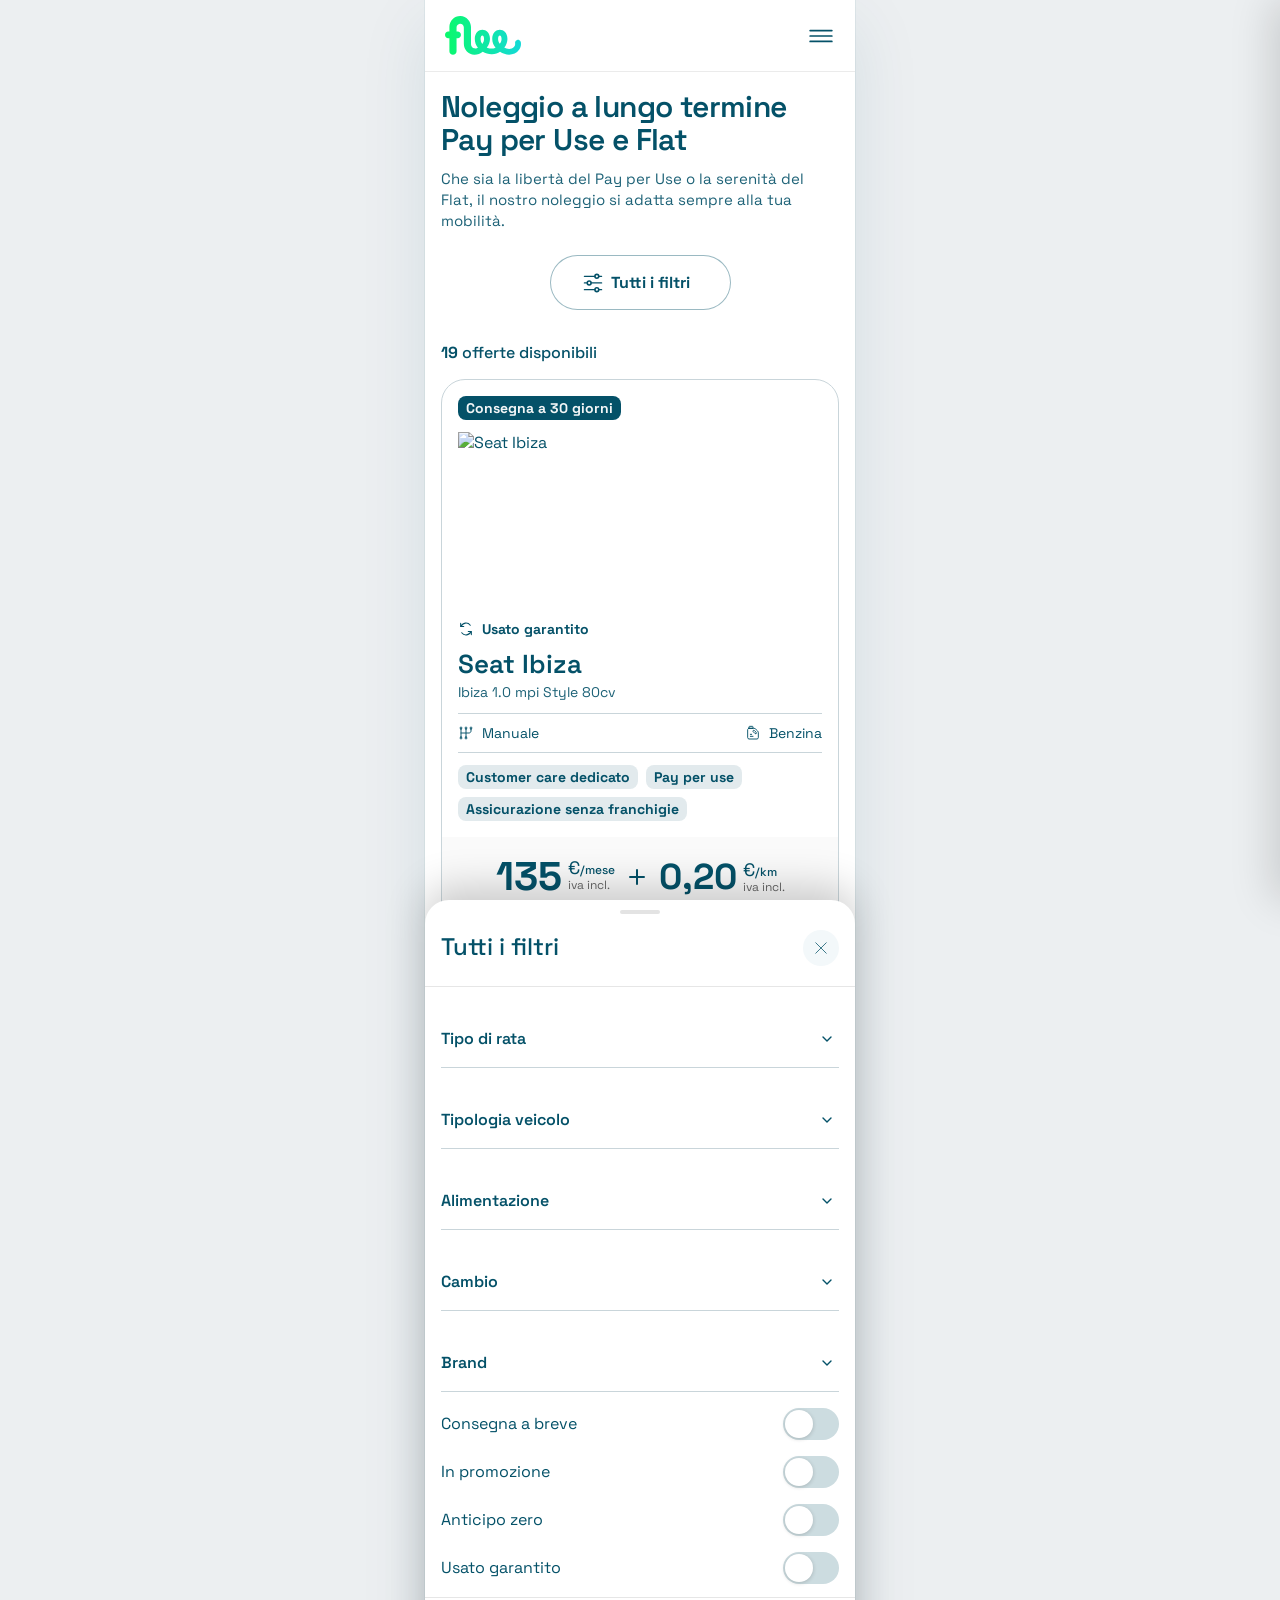
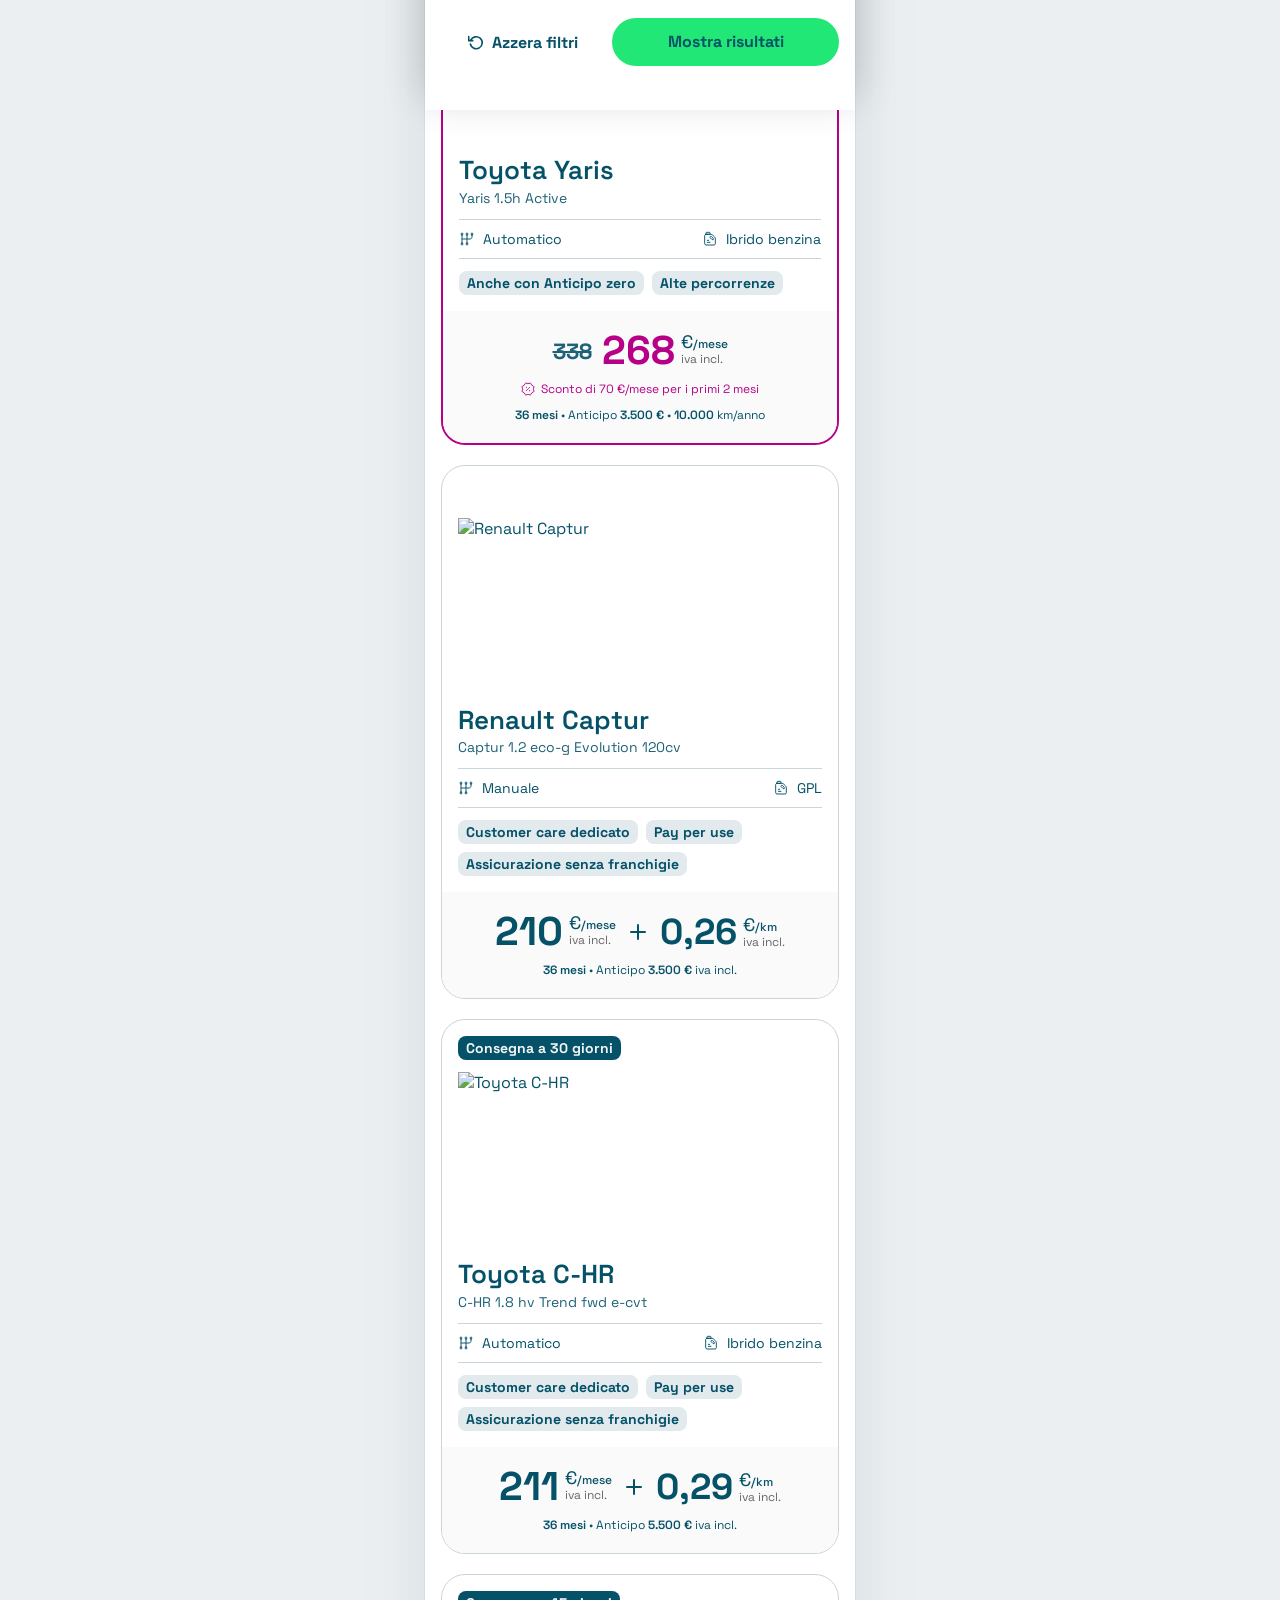
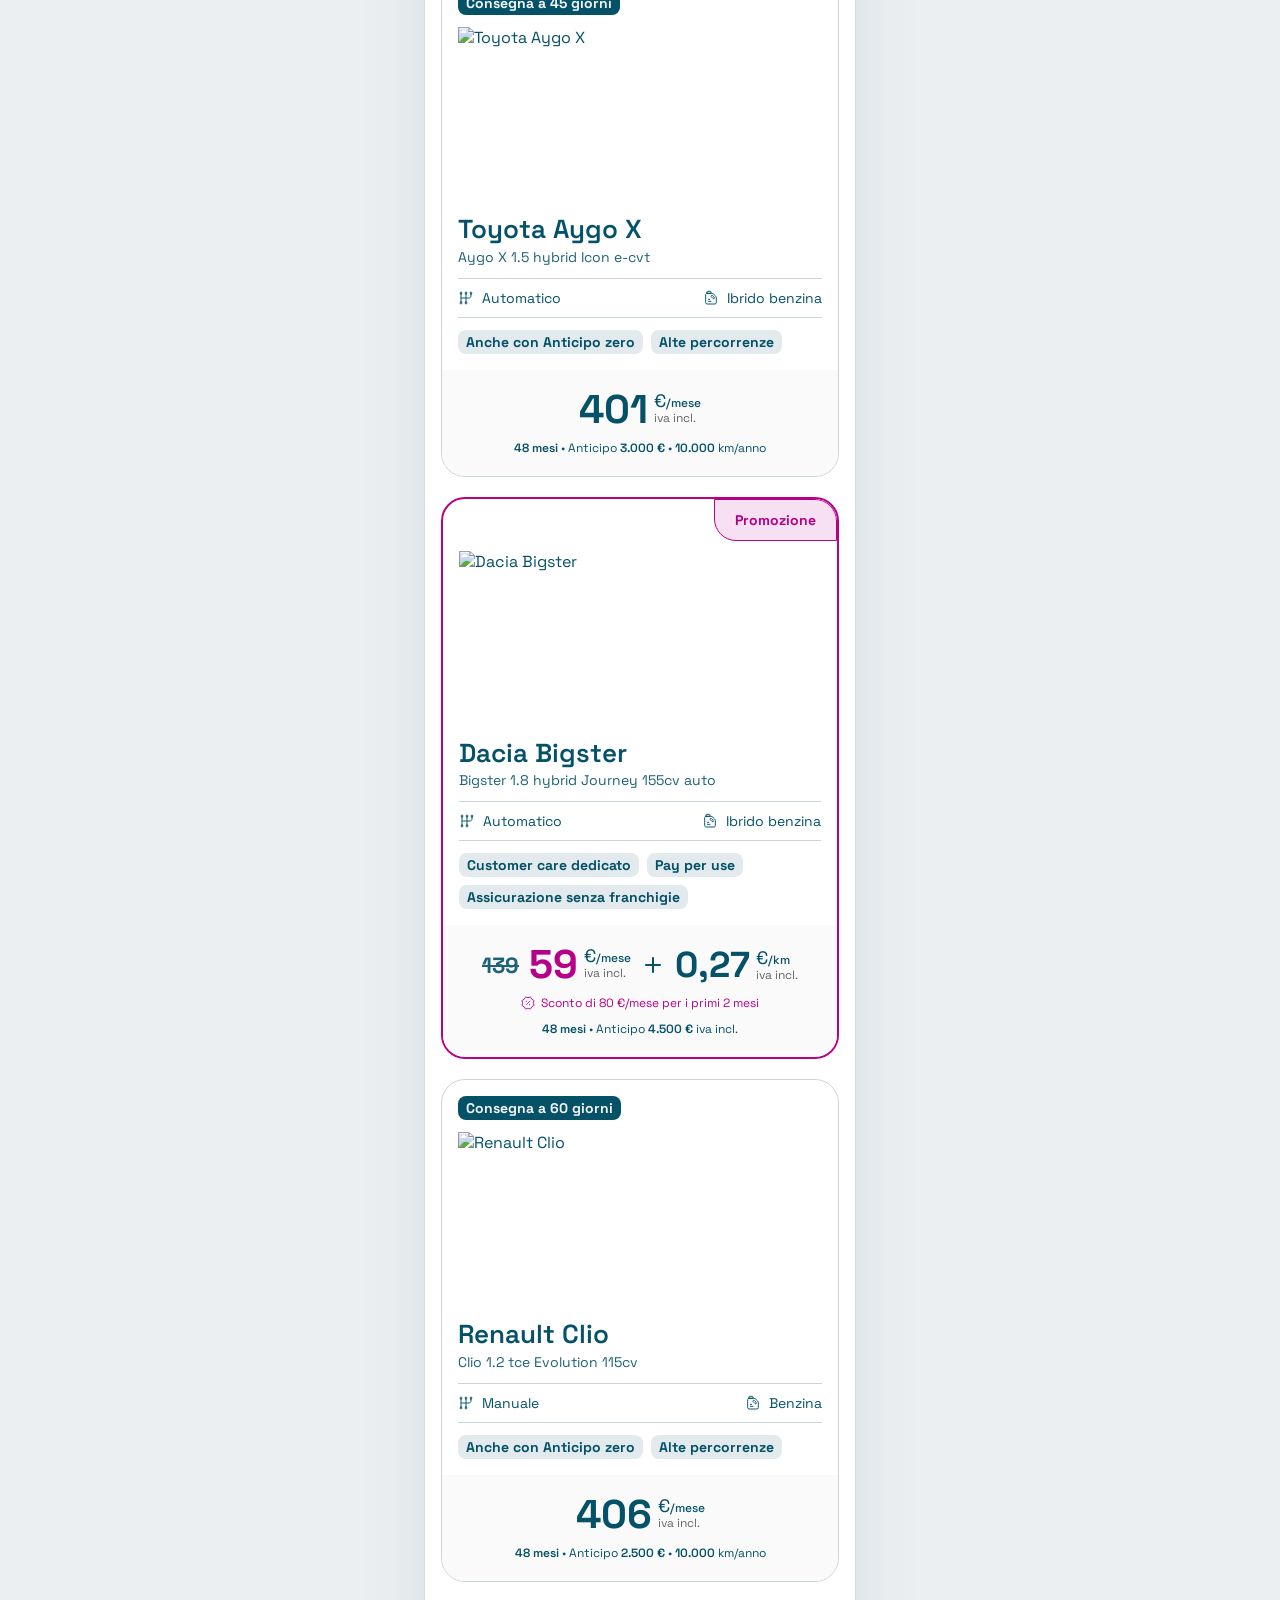
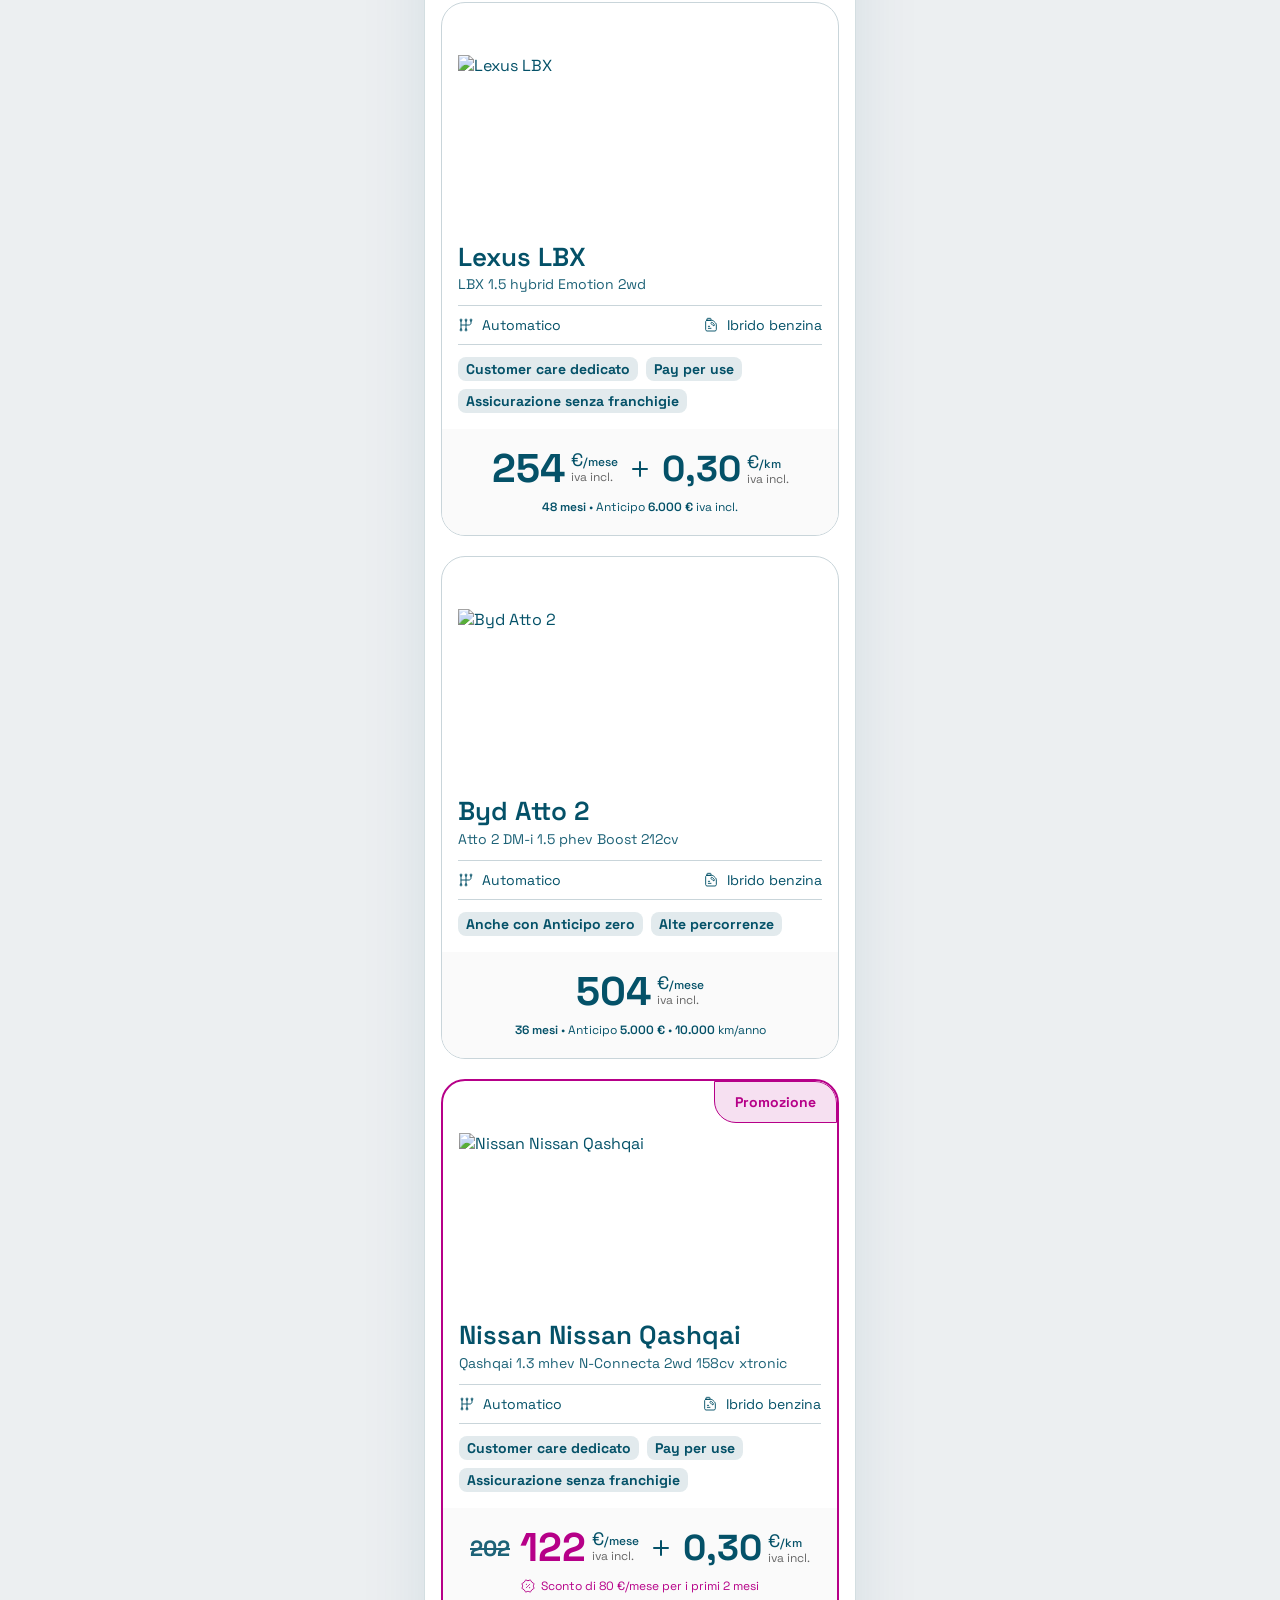
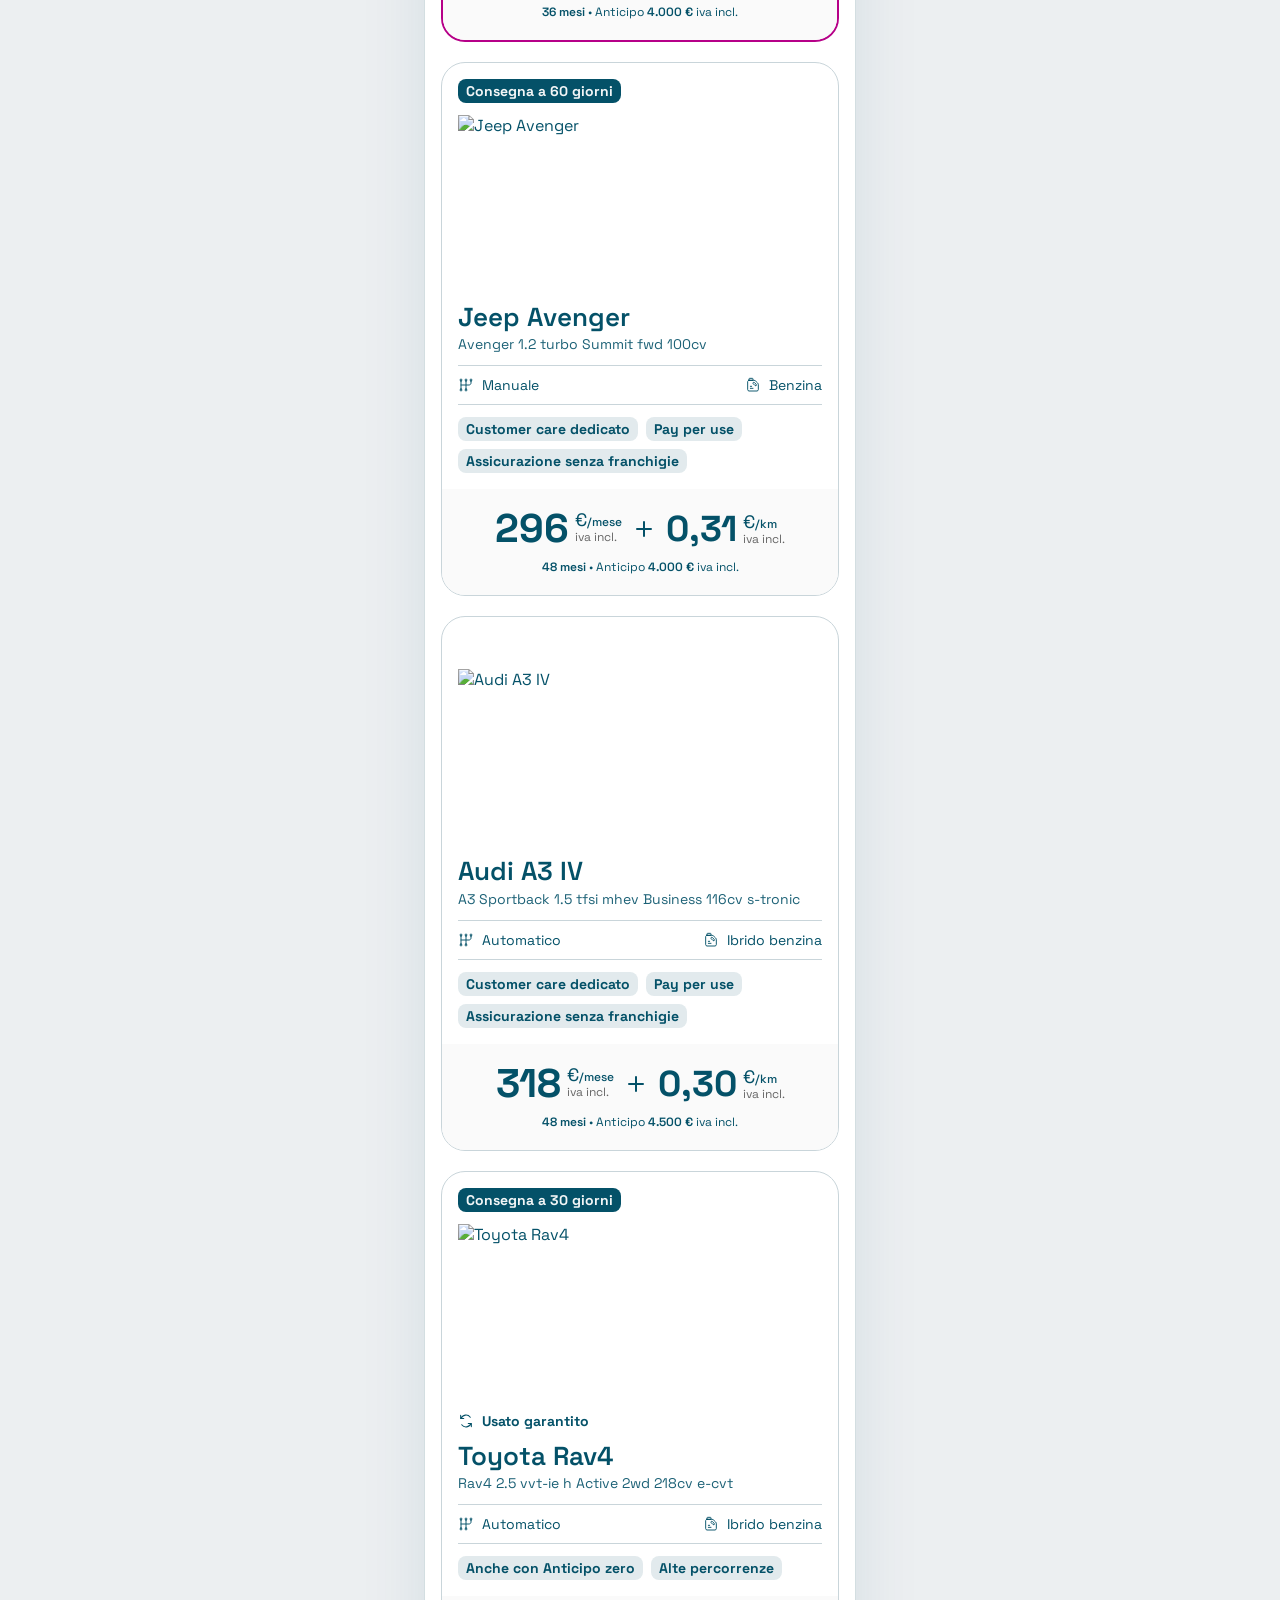
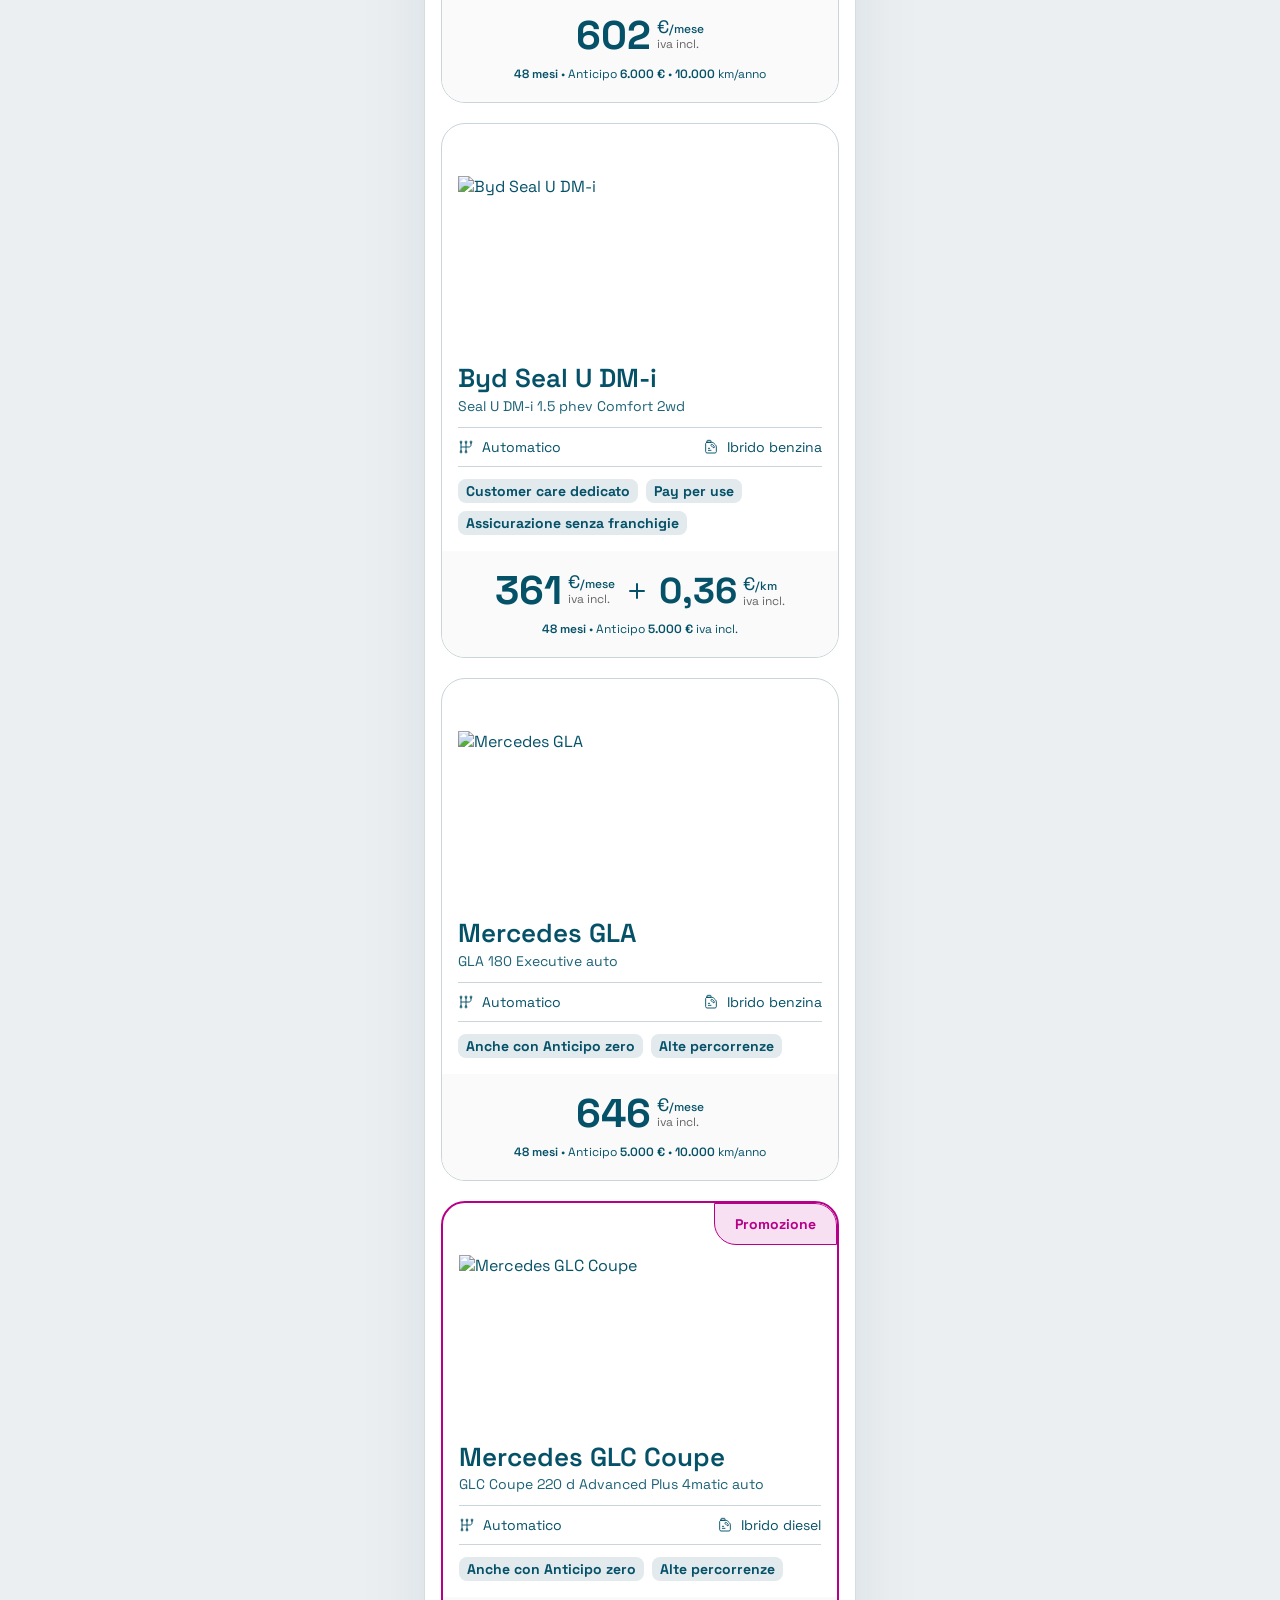
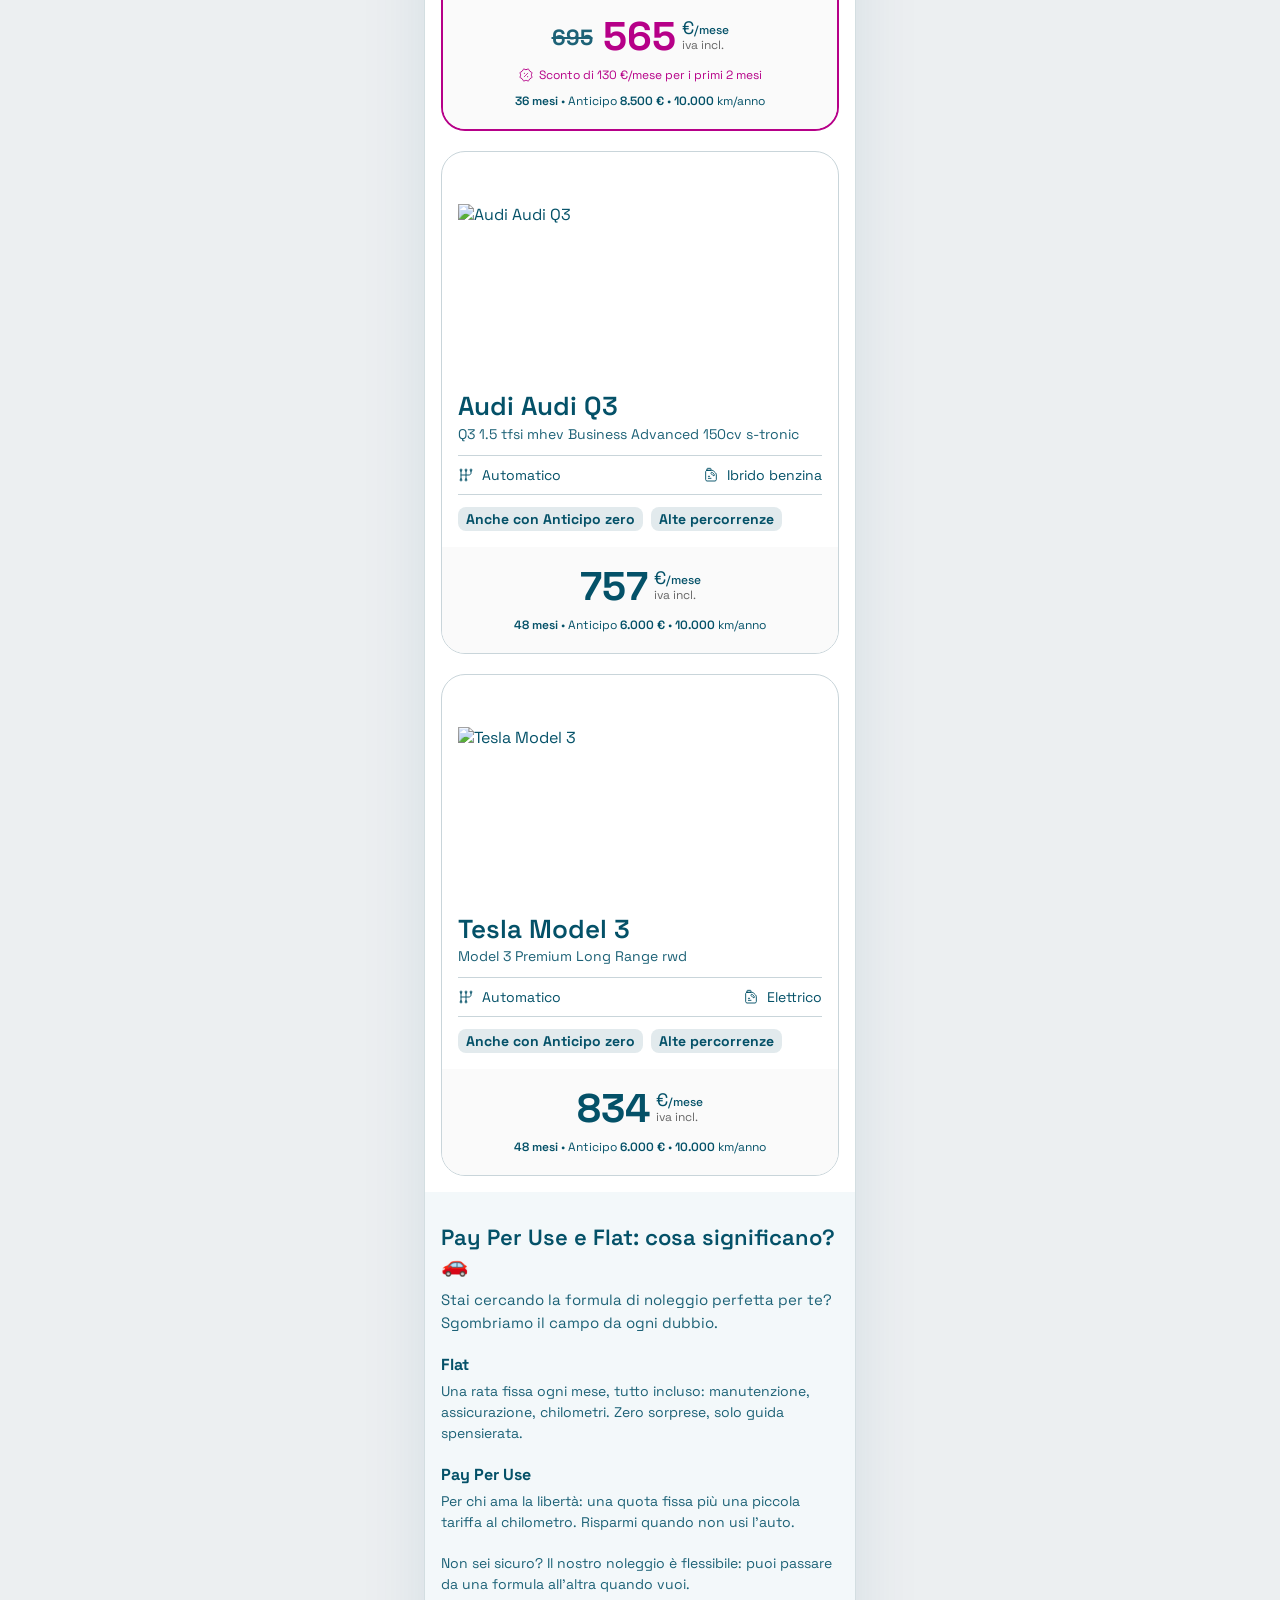
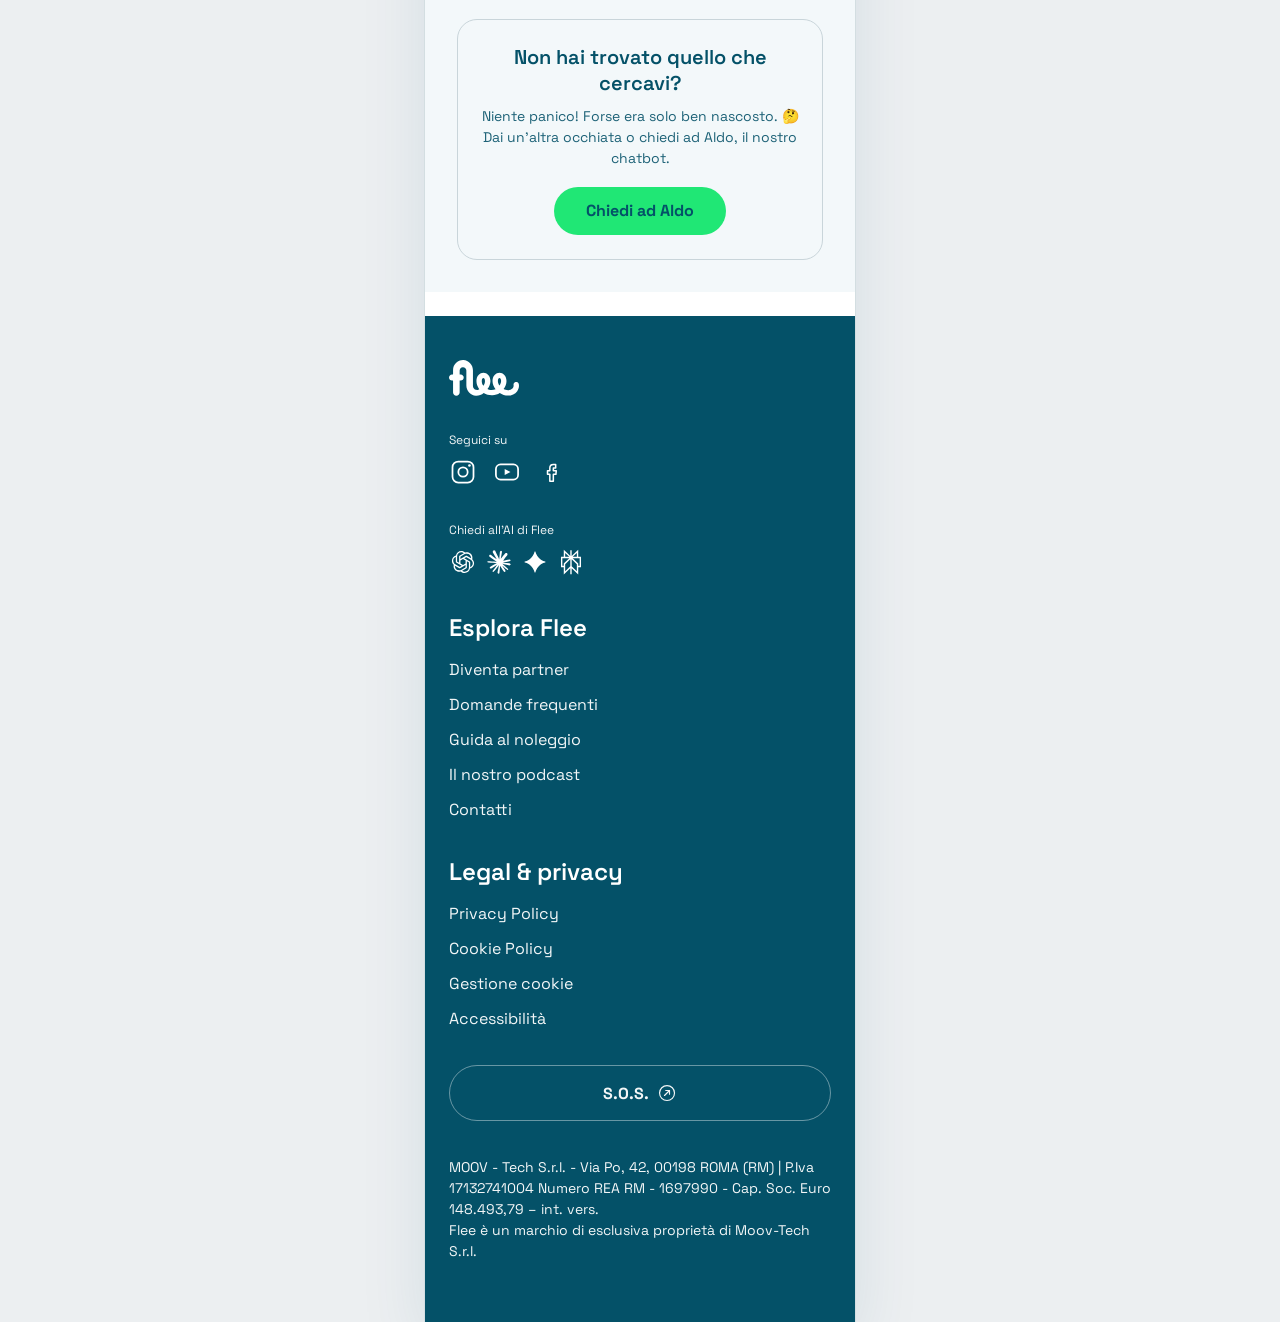
==== m-catalogo.html @ cde737ec "Flee prototipo mobile: catalogo, scheda (broker/PPU), riepilogo, preventivo, grazie" ====
<!DOCTYPE html>
<html lang="it">
<head>
<meta charset="UTF-8">
<meta name="viewport" content="width=device-width, initial-scale=1.0, viewport-fit=cover">
<title>Catalogo · Flee mobile</title>
<link rel="preconnect" href="https://fonts.googleapis.com">
<link rel="preconnect" href="https://fonts.gstatic.com" crossorigin>
<link href="https://fonts.googleapis.com/css2?family=Space+Grotesk:wght@400;500;600;700&display=swap" rel="stylesheet">
<link rel="stylesheet" href="flee-library/site.css">
<link rel="stylesheet" href="m-app.css">
</head>
<body>
  <div class="app">
    <div id="flee-header"></div>

    <main>
      <section class="m-hero">
        <h1>Noleggio a lungo termine<br>Pay per Use e Flat</h1>
        <p>Che sia la libertà del Pay per Use o la serenità del Flat, il nostro noleggio si adatta sempre alla tua mobilità.</p>
      </section>

      <div class="m-toolbar">
        <button class="m-filter-btn" id="open-filters">
          <span class="icon" id="i-filter"></span>
          <span>Tutti i filtri</span>
          <span class="count" id="filter-count"></span>
        </button>
      </div>

      <p class="m-count"><b id="result-count">0</b> offerte disponibili</p>
      <div class="m-cards" id="cards"></div>
      <p class="m-empty" id="empty" hidden>Nessuna offerta corrisponde ai filtri selezionati.</p>

      <section class="m-seo">
        <h2>Pay Per Use e Flat: cosa significano? 🚗</h2>
        <p class="lead">Stai cercando la formula di noleggio perfetta per te? Sgombriamo il campo da ogni dubbio.</p>
        <div class="block">
          <h3>Flat</h3>
          <p>Una rata fissa ogni mese, tutto incluso: manutenzione, assicurazione, chilometri. Zero sorprese, solo guida spensierata.</p>
        </div>
        <div class="block">
          <h3>Pay Per Use</h3>
          <p>Per chi ama la libertà: una quota fissa più una piccola tariffa al chilometro. Risparmi quando non usi l'auto.</p>
        </div>
        <div class="block">
          <p>Non sei sicuro? Il nostro noleggio è flessibile: puoi passare da una formula all'altra quando vuoi.</p>
        </div>

        <div class="m-cta">
          <h3>Non hai trovato quello che cercavi?</h3>
          <p>Niente panico! Forse era solo ben nascosto. 🤔 Dai un'altra occhiata o chiedi ad Aldo, il nostro chatbot.</p>
          <button class="btn btn-primary">Chiedi ad Aldo</button>
        </div>
      </section>
    </main>

    <div id="flee-footer"></div>
  </div>

  <!-- Bottom sheet filtri -->
  <div class="sheet-overlay" id="filter-overlay"></div>
  <div class="sheet" id="filter-sheet" role="dialog" aria-modal="true" aria-label="Tutti i filtri">
    <div class="sheet-grip"></div>
    <div class="sheet-head">
      <h3>Tutti i filtri</h3>
      <button class="sheet-close" id="filter-close" aria-label="Chiudi"><span class="icon" id="i-close"></span></button>
    </div>
    <div class="sheet-body" id="filter-body"></div>
    <div class="sheet-foot">
      <button class="f-reset" id="reset-filters"><span class="icon" id="i-reset"></span>Azzera filtri</button>
      <button class="btn btn-primary" id="apply-filters">Mostra risultati</button>
    </div>
  </div>

  <script src="flee-library/data/cars.js"></script>
  <script src="m-app.js"></script>
  <script>
  (function () {
    const { cars, kindOf, pricing, eur0, money, monthly, I } = MF;
    document.getElementById('i-filter').innerHTML = I.filter;
    document.getElementById('i-close').innerHTML = I.close;
    document.getElementById('i-reset').innerHTML = '<svg viewBox="0 0 24 24" fill="none" stroke="currentColor" stroke-width="2.5" stroke-linecap="round" stroke-linejoin="round" xmlns="http://www.w3.org/2000/svg"><path d="M1 4v6h6"/><path d="M3.51 15a9 9 0 1 0 .49-5.36"/></svg>';

    /* ---------- tarjeta ---------- */
    function priceBlock(c, k) {
      const p = pricing(c, k);
      const isPromo = c.promo && p.disc > 0;
      const month = `
        <span class="amt month">
          <span class="big">${monthly(isPromo ? p.monthlyPromo : p.monthly)}</span>
          <span class="unit"><span class="cur"><b>€</b><span>/mese</span></span><small>iva incl.</small></span>
        </span>`;
      const km = p.perKm != null ? `
        <span class="price-plus icon">${I.plus}</span>
        <span class="amt km">
          <span class="big">${money(p.perKm)}</span>
          <span class="unit"><span class="cur"><b>€</b><span>/km</span></span><small>iva incl.</small></span>
        </span>` : '';
      const strike = isPromo ? `<span class="strike">${monthly(p.monthly)}</span>` : '';
      const terms = k === 'broker'
        ? `<b>${c.duration} mesi</b> • Anticipo <b>${eur0(c.advance)} €</b> • <b>${eur0(c.distance)}</b> km/anno`
        : `<b>${c.duration} mesi</b> • Anticipo <b>${eur0(c.advance)} €</b> iva incl.`;
      const note = isPromo ? `<div class="promo-note"><span class="icon">${I.spark}</span>${c.label.description}</div>` : '';
      return `
        <div class="mcard-price${isPromo ? ' is-promo' : ''}">
          <div class="price-row">${strike}${month}${km}</div>
          ${note}
          <div class="mcard-terms">${terms}</div>
        </div>`;
    }

    function featTags(k) {
      const tags = k === 'broker'
        ? ['Anche con Anticipo zero', 'Alte percorrenze']
        : ['Customer care dedicato', 'Pay per use', 'Assicurazione senza franchigie'];
      return tags.map(t => `<span class="tag tag-feat">${t}</span>`).join('');
    }

    function card(c) {
      const k = kindOf(c);
      const deliver = c.fastDelivery ? `<span class="tag tag-deliver">Consegna a ${c.deliveryEta} giorni</span>` : '';
      const promo = c.promo ? `<div class="mcard-promotag">Promozione</div>` : '';
      const usato = c.secondhand ? `<div class="mcard-usato"><span class="icon">${I.refresh}</span>Usato garantito</div>` : '';
      return `
        <a class="mcard${c.promo ? ' promo' : ''}" href="m-scheda.html?id=${encodeURIComponent(c.slug)}">
          <div class="mcard-top">
            ${promo}
            <div class="mcard-tags">${deliver}</div>
            <div class="mcard-img"><img src="${c.image}" alt="${c.brand} ${c.name}" loading="lazy"></div>
            ${usato}
            <div class="mcard-info"><h3>${c.brand} ${c.name}</h3><p>${c.modification}</p></div>
            <div class="mcard-specs">
              <span class="spec"><span class="icon">${I.gear}</span>${c.gearbox}</span>
              <span class="spec"><span class="icon">${I.fuel}</span>${c.fuel}</span>
            </div>
            <div class="mcard-feats">${featTags(k)}</div>
          </div>
          ${priceBlock(c, k)}
        </a>`;
    }

    /* ---------- filtros (según filter-panel-preview) ---------- */
    const uniq = (key) => [...new Set(cars.map(c => c[key]).filter(Boolean))].sort();
    const SECTIONS = [
      { key: 'rata', label: 'Tipo di rata', opts: ['A consumo', 'Fisso'] },
      { key: 'typology', label: 'Tipologia veicolo', opts: uniq('typology') },
      { key: 'fuel', label: 'Alimentazione', opts: uniq('fuel') },
      { key: 'gearbox', label: 'Cambio', opts: uniq('gearbox') },
      { key: 'brand', label: 'Brand', opts: uniq('brand') },
    ];
    const TOGGLES = [
      { key: 'fastDelivery', label: 'Consegna a breve' },
      { key: 'promo', label: 'In promozione' },
      { key: 'anticipoZero', label: 'Anticipo zero' },
      { key: 'secondhand', label: 'Usato garantito' },
      { key: 'newLicense', label: 'Neopatentati' },
    ];
    const state = { rata: new Set(), typology: new Set(), fuel: new Set(), gearbox: new Set(), brand: new Set(), toggles: new Set() };

    // agrupa opciones en filas de 3; rellena con spacers solo si hay >1 fila
    function rows3(opts) {
      const rows = [];
      for (let i = 0; i < opts.length; i += 3) rows.push(opts.slice(i, i + 3));
      if (rows.length > 1) { const last = rows[rows.length - 1]; while (last.length < 3) last.push(null); }
      return rows;
    }

    function buildFilters() {
      const el = document.getElementById('filter-body');
      const acc = SECTIONS.map(s => {
        const cnt = state[s.key].size;
        const body = rows3(s.opts).map(row =>
          `<div class="fbtn-row">${row.map(o => o === null
            ? '<div class="fbtn-spacer"></div>'
            : `<button type="button" class="fbtn${state[s.key].has(o) ? ' on' : ''}" data-sec="${s.key}" data-val="${o}">${o}</button>`
          ).join('')}</div>`).join('');
        return `<div class="facc" data-acc="${s.key}">
          <button type="button" class="facc-head">
            <span class="ftitle"><span>${s.label}</span>${cnt ? `<span class="facc-count">${cnt}</span>` : ''}</span>
            <span class="icon">${I.chevronDown}</span>
          </button>
          <div class="facc-body"><div class="facc-inner">${body}</div></div>
        </div>`;
      }).join('');
      const toggles = TOGGLES.map(t =>
        `<div class="frow"><span class="frow-label">${t.label}</span><button class="switch" role="switch" aria-checked="${state.toggles.has(t.key)}" data-toggle="${t.key}"></button></div>`
      ).join('');
      el.innerHTML = `<div class="facc-group">${acc}</div><div class="frow-group">${toggles}</div>`;

      el.querySelectorAll('.facc-head').forEach(h => h.addEventListener('click', () => h.parentElement.classList.toggle('open')));
      el.querySelectorAll('.fbtn').forEach(b => b.addEventListener('click', () => {
        const set = state[b.dataset.sec]; const v = b.dataset.val;
        set.has(v) ? set.delete(v) : set.add(v);
        b.classList.toggle('on');
        updateCount(b.dataset.sec);
        render();
      }));
      el.querySelectorAll('.switch').forEach(sw => sw.addEventListener('click', () => {
        const on = sw.getAttribute('aria-checked') !== 'true';
        sw.setAttribute('aria-checked', on);
        on ? state.toggles.add(sw.dataset.toggle) : state.toggles.delete(sw.dataset.toggle);
        render();
      }));
    }

    function updateCount(sec) {
      const title = document.querySelector(`.facc[data-acc="${sec}"] .ftitle`);
      if (!title) return;
      const cnt = state[sec].size;
      let badge = title.querySelector('.facc-count');
      if (cnt) { if (!badge) { badge = document.createElement('span'); badge.className = 'facc-count'; title.appendChild(badge); } badge.textContent = cnt; }
      else if (badge) badge.remove();
    }

    function matchesRata(c) {
      if (!state.rata.size) return true;
      return state.rata.has(kindOf(c) === 'broker' ? 'Fisso' : 'A consumo');
    }
    function matches(c) {
      for (const t of state.toggles) {
        if (t === 'anticipoZero') { if (kindOf(c) !== 'broker') return false; }
        else if (!c[t]) return false;
      }
      for (const key of ['typology', 'fuel', 'gearbox', 'brand'])
        if (state[key].size && !state[key].has(c[key])) return false;
      return matchesRata(c);
    }
    function activeCount() {
      return state.toggles.size + ['rata', 'typology', 'fuel', 'gearbox', 'brand'].reduce((n, k) => n + state[k].size, 0);
    }

    function render() {
      const list = cars.filter(matches);
      document.getElementById('cards').innerHTML = list.map(card).join('');
      document.getElementById('result-count').textContent = list.length;
      document.getElementById('empty').hidden = list.length > 0;
      const n = activeCount();
      document.getElementById('filter-count').textContent = n ? `(${n})` : '';
    }

    function resetFilters() {
      ['rata', 'typology', 'fuel', 'gearbox', 'brand'].forEach(k => state[k].clear());
      state.toggles.clear();
      buildFilters(); render();
    }

    /* ---------- abrir / cerrar sheet ---------- */
    const overlay = document.getElementById('filter-overlay');
    const sheet = document.getElementById('filter-sheet');
    const open = () => { overlay.classList.add('open'); sheet.classList.add('open'); document.body.style.overflow = 'hidden'; };
    const close = () => { overlay.classList.remove('open'); sheet.classList.remove('open'); document.body.style.overflow = ''; };
    document.getElementById('open-filters').addEventListener('click', open);
    document.getElementById('filter-close').addEventListener('click', close);
    document.getElementById('apply-filters').addEventListener('click', close);
    overlay.addEventListener('click', close);
    document.getElementById('reset-filters').addEventListener('click', resetFilters);
    document.addEventListener('keydown', e => { if (e.key === 'Escape') close(); });

    buildFilters();
    render();
  })();
  </script>
</body>
</html>
---- flee-library/site.css ----
/* ===================================================================
   Flee — estilos compartidos (header, footer, tokens, componenti base)
   Usato da: index.html, catalogo.html, flee-scheda-veicolo.html
   =================================================================== */
:root {
  --green-flee: #20E775;
  --green-flee-hover: #4FEA95;
  --green-050: #EFFEF5;
  --ottanio-flee: #045168;
  --ottanio-700: #1D6277;
  --secondary-900: #033342;
  --secondary-100: #F3F8FA;
  --secondary-200: #E6EEF0;
  --neutral-280: #E3E3E3;
  --neutral-text: #045168;
  --promo-pink: #B60088;
  --accent-bg: #EDD6E4;
  --toggle-off: #CCDCE0;
  --white: #ffffff;
  --maxw: 1200px;
}
* { margin: 0; padding: 0; box-sizing: border-box; }
body {
  font-family: 'Space Grotesk', sans-serif;
  color: var(--ottanio-flee);
  background: var(--white);
  -webkit-font-smoothing: antialiased;
}
a { color: inherit; text-decoration: none; }
button { font-family: inherit; color: inherit; background: none; border: none; cursor: pointer; }
img { display: block; max-width: 100%; }
.icon { display: inline-block; flex-shrink: 0; color: currentColor; line-height: 0; }
.icon svg { display: block; width: 100%; height: 100%; }
.container { max-width: var(--maxw); margin: 0 auto; padding: 0 clamp(16px, 4vw, 40px); }

/* ---------------- Buttons ---------------- */
.btn { display: inline-flex; align-items: center; justify-content: center; gap: 8px;
  border-radius: 9999px; font-weight: 700; font-size: 16px; line-height: 1;
  padding: 16px 32px; transition: background .2s ease, color .2s ease, border-color .2s ease; cursor: pointer; }
.btn-primary { background: var(--green-flee); color: var(--ottanio-flee); }
.btn-primary:hover { background: var(--green-flee-hover); }
.btn-ghost { border: 1px solid #c3c3c3; color: var(--neutral-text); background: var(--white); }
.btn-ghost:hover { border-color: var(--ottanio-flee); }

/* ---------------- Header ---------------- */
.site-header {
  display: flex; align-items: center; justify-content: space-between; gap: 24px;
  max-width: var(--maxw); margin: 0 auto; padding: 20px clamp(16px, 4vw, 40px);
}
.site-header .logo { width: 72px; height: 37px; color: var(--green-flee); }
.site-header nav { display: flex; gap: clamp(16px, 2.5vw, 40px); font-size: 16px; font-weight: 500; }
.site-header nav a { color: var(--neutral-text); white-space: nowrap; }
.site-header nav a:hover { color: var(--ottanio-flee); }
.area-riservata { display: flex; align-items: center; gap: 10px; border: 1px solid #c3c3c3;
  border-radius: 9999px; padding: 13px 26px; font-size: 16px; font-weight: 600; color: var(--neutral-text); white-space: nowrap; }
.area-riservata:hover { border-color: var(--ottanio-flee); }
.area-riservata .icon { width: 20px; height: 21px; }
.burger { display: none; width: 44px; height: 44px; align-items: center; justify-content: center; color: var(--ottanio-flee); }
.burger svg { width: 28px; height: 28px; }
@media (max-width: 920px) {
  .site-header nav, .area-riservata { display: none; }
  .burger { display: inline-flex; }
}

/* ---------------- Mobile nav drawer ---------------- */
.mnav-overlay { position: fixed; inset: 0; background: rgba(3,51,66,.5); z-index: 80; opacity: 0; visibility: hidden; transition: opacity .25s ease; }
.mnav-overlay.open { opacity: 1; visibility: visible; }
.mnav { position: fixed; top: 0; right: 0; bottom: 0; width: min(320px, 88%); background: #fff; z-index: 81;
  transform: translateX(100%); transition: transform .28s ease; display: flex; flex-direction: column; gap: 4px;
  padding: 72px 24px 24px; box-shadow: -8px 0 40px rgba(0,0,0,.15); }
.mnav.open { transform: none; }
.mnav a { font-size: 18px; font-weight: 500; color: var(--neutral-text); padding: 14px 8px; min-height: 44px; display: flex; align-items: center; border-bottom: 1px solid var(--neutral-280); }
.mnav a:hover { color: var(--ottanio-flee); }
.mnav .mnav-area { margin-top: 16px; border: 1px solid #c3c3c3; border-radius: 9999px; justify-content: center; font-weight: 600; border-bottom: 1px solid #c3c3c3; }
.mnav-close { position: absolute; top: 18px; right: 18px; width: 44px; height: 44px; border-radius: 50%;
  background: var(--secondary-100); display: flex; align-items: center; justify-content: center; color: var(--ottanio-flee); }
.mnav-close svg { width: 14px; height: 14px; }

/* ---------------- Footer ---------------- */
.site-footer { background: var(--ottanio-flee); color: var(--white); margin-top: 80px; padding: 56px 0 32px; }
.footer-grid { display: grid; grid-template-columns: 1.4fr 1fr 1fr 1fr; gap: 40px; }
.footer-brand .logo { width: 80px; color: var(--green-flee); margin-bottom: 20px; }
.footer-brand .label { font-size: 14px; opacity: .85; margin-bottom: 10px; }
.footer-social { display: flex; gap: 12px; margin-bottom: 24px; }
.footer-social a { width: 44px; height: 44px; border: 1px solid rgba(255,255,255,.3); border-radius: 50%;
  display: flex; align-items: center; justify-content: center; }
.footer-social a:hover { background: rgba(255,255,255,.12); }
.footer-social .icon { width: 18px; height: 18px; }
.footer-ai { display: flex; gap: 12px; }
.footer-ai .icon { width: 24px; height: 24px; opacity: .85; }
.footer-col h4 { font-size: 16px; font-weight: 600; margin-bottom: 16px; }
.footer-col ul { list-style: none; display: flex; flex-direction: column; gap: 12px; }
.footer-col a { font-size: 15px; opacity: .85; }
.footer-col a:hover { opacity: 1; }
.footer-sos { display: inline-flex; align-items: center; gap: 8px; border: 1px solid rgba(255,255,255,.4);
  border-radius: 9999px; padding: 10px 22px; font-weight: 600; margin-top: 4px; }
.footer-legal { border-top: 1px solid rgba(255,255,255,.18); margin-top: 40px; padding-top: 24px;
  font-size: 13px; opacity: .7; line-height: 1.6; }
@media (max-width: 920px) {
  .footer-grid { grid-template-columns: 1fr 1fr; gap: 32px; }
  .footer-brand { grid-column: 1 / -1; }
}
@media (max-width: 560px) { .footer-grid { grid-template-columns: 1fr; } }

/* ---------------- Badges ---------------- */
.badge { display: inline-flex; align-items: center; gap: 6px; background: var(--ottanio-flee); color: var(--white);
  font-size: 12px; font-weight: 700; border-radius: 8px; padding: 4px 8px; white-space: nowrap; line-height: 1.1; }
.badge .icon { width: 14px; height: 14px; }
.badge-promo { background: var(--promo-pink); }
---- m-app.css ----
/* ===================================================================
   Flee — prototipo mobile (iPhone 17, 402px). Estilos compartidos.
   Carga DESPUÉS de flee-library/site.css (usa sus tokens).
   =================================================================== */
:root {
  --card-border: #c9d5da;
  --card-alt: #e2eaed;
  --price-bg: #fafafa;
  --muted: #666;
  --promo: #b60088;
  --promo-fill: rgba(182,0,136,.12);
  --text-negative: #f3f6f7;
  --safe-top: 8px;
  --safe-bottom: 24px;
}

html { -webkit-text-size-adjust: 100%; }
body { background: #eceff1; }
/* garantiza Space Grotesk en todos los controles (no heredan por defecto) */
input, select, textarea, button, optgroup, option { font-family: inherit; }

/* Lienzo del dispositivo: ancho iPhone 17 (402px), centrado en pantallas grandes */
.app {
  width: 100%;
  max-width: 430px;
  margin: 0 auto;
  min-height: 100vh;
  background: #fff;
  position: relative;
  box-shadow: 0 0 0 1px rgba(4,81,104,.06), 0 24px 64px rgba(4,81,104,.10);
}
.app main { padding-bottom: 24px; }

/* ---------------- Header mobile (logo + burger) ---------------- */
.m-header { position: relative; z-index: 10; display: flex; align-items: center; justify-content: space-between;
  padding: 16px 20px; background: #fff; box-shadow: 0 1px 0 rgba(0,0,0,.08); }
.m-logo { display: block; width: 76px; }
.m-logo svg { display: block; width: 100%; }
.m-burger { display: flex; align-items: center; justify-content: center; width: 28px; height: 28px; color: var(--ottanio-flee); }
.m-burger .icon { width: 26px; height: 26px; }

/* ---------------- Footer mobile (columna apilada) ---------------- */
.m-footer { background: var(--ottanio-flee); color: #fff; display: flex; flex-direction: column; gap: 36px; padding: 44px 24px calc(36px + var(--safe-bottom)); }
.mf-logo { display: block; width: 70px; }
.mf-logo svg { display: block; width: 100%; filter: brightness(0) invert(1); }
.mf-group { display: flex; flex-direction: column; gap: 10px; }
.mf-label { font-size: 12px; color: var(--text-negative); }
.mf-icons { display: flex; gap: 16px; }
.mf-icons .icon { width: 28px; height: 28px; color: #fff; }
.mf-icons-ai { gap: 8px; }
.mf-menu { display: flex; flex-direction: column; gap: 14px; }
.mf-menu h4 { font-size: 24px; font-weight: 600; margin-bottom: 2px; }
.mf-menu a { font-size: 16px; font-weight: 400; color: #fff; opacity: .95; }
.mf-menu a:hover { opacity: 1; }
.mf-sos { display: flex; align-items: center; justify-content: center; gap: 8px; height: 56px;
  border: 1px solid rgba(255,255,255,.4); border-radius: 48px; font-size: 16px; font-weight: 700; color: var(--text-negative); }
.mf-sos .icon { width: 20px; height: 20px; }
.mf-legal { font-size: 14px; line-height: 21px; color: var(--text-negative); }

/* ---------------- Hero ---------------- */
.m-hero { padding: 20px 16px 8px; }
.m-hero h1 { font-size: 30px; line-height: 1.08; font-weight: 600; letter-spacing: -0.02em; }
.m-hero p { font-size: 15px; line-height: 1.4; margin-top: 12px; color: var(--ottanio-700); }

/* ---------------- Barra de filtros ---------------- */
.m-toolbar { padding: 16px; display: flex; justify-content: center; }
.m-filter-btn { display: inline-flex; align-items: center; justify-content: center; gap: 8px;
  border: 1px solid rgba(4,81,104,.4); border-radius: 48px; padding: 16px 32px; font-size: 16px; font-weight: 700;
  color: var(--ottanio-flee); background: #fff; }
.m-filter-btn .icon { width: 20px; height: 20px; }
.m-filter-btn .count { font-weight: 700; color: var(--ottanio-flee); }

.m-count { padding: 16px 16px 0; font-size: 16px; font-weight: 500; }
.m-count b { font-weight: 700; }

/* ---------------- Lista de tarjetas ---------------- */
.m-cards { display: flex; flex-direction: column; gap: 20px; padding: 16px; }

.mcard { display: flex; flex-direction: column; border: 1px solid var(--card-border); border-radius: 24px;
  overflow: hidden; background: #fff; color: var(--ottanio-flee);
  transition: box-shadow .2s ease, transform .2s ease; }
.mcard:active { transform: scale(.992); }
.mcard.promo { border: 2px solid var(--promo); }

.mcard-top { position: relative; padding: 16px; display: flex; flex-direction: column; gap: 12px; }
.mcard-tags { display: flex; align-items: center; gap: 8px; min-height: 24px; }
.tag { display: inline-flex; align-items: center; gap: 6px; height: 24px; padding: 4px 8px; border-radius: 8px;
  font-size: 14px; font-weight: 700; white-space: nowrap; line-height: 1; }
.tag-deliver { background: var(--ottanio-flee); color: var(--text-negative); }
.tag-feat { background: var(--card-alt); color: var(--ottanio-flee); }

/* Tag de esquina (promoción): pegado arriba-derecha, esquinas bl + tr */
.mcard-promotag { position: absolute; top: 0; right: 0; z-index: 2; display: inline-flex; align-items: center;
  padding: 13px 20px; border: 1px solid var(--promo); background: var(--promo-fill); color: var(--promo);
  font-size: 14px; font-weight: 700; line-height: 1; white-space: nowrap;
  border-top-right-radius: 22px; border-bottom-left-radius: 22px; }

.mcard-img { height: 176px; display: flex; align-items: center; justify-content: center; }
.mcard-img img { width: 100%; height: 100%; object-fit: contain; }

.mcard-usato { display: inline-flex; align-items: center; gap: 8px; font-size: 14px; font-weight: 700; }
.mcard-usato .icon { width: 16px; height: 16px; }

.mcard-info h3 { font-size: 26px; font-weight: 600; line-height: 1.1; }
.mcard-info p { font-size: 14px; margin-top: 4px; color: var(--ottanio-700); }

.mcard-specs { display: flex; align-items: center; justify-content: space-between;
  border-top: 1px solid var(--card-border); border-bottom: 1px solid var(--card-border); padding: 10px 0; }
.spec { display: inline-flex; align-items: center; gap: 8px; font-size: 14px; }
.spec .icon { width: 16px; height: 16px; color: var(--ottanio-flee); }

.mcard-feats { display: flex; flex-wrap: wrap; gap: 8px; }

/* Panel de precio */
.mcard-price { background: var(--price-bg); padding: 20px 16px; display: flex; flex-direction: column;
  align-items: center; gap: 10px; }
.price-row { display: flex; align-items: center; justify-content: center; gap: 10px; flex-wrap: wrap; }
.amt { display: flex; align-items: flex-start; gap: 6px; }
.amt .big { font-size: 40px; font-weight: 700; line-height: 1; }
.amt .unit { display: flex; flex-direction: column; gap: 2px; line-height: 1; padding-top: 2px; }
.amt .unit .cur { font-size: 0; font-weight: 700; }
.amt .unit .cur b { font-size: 18px; font-weight: 400; }
.amt .unit .cur span { font-size: 12px; font-weight: 500; }
.amt .unit small { font-size: 12px; font-weight: 400; color: var(--muted); }
.price-plus { width: 24px; height: 24px; color: var(--ottanio-flee); align-self: center; }
.amt.km .big { font-size: 36px; }
.strike { color: var(--ottanio-700); text-decoration: line-through; font-size: 22px; font-weight: 700; align-self: center; }
.mcard-price.is-promo .amt.month .big { color: var(--promo); }
.mcard-terms { font-size: 12px; text-align: center; color: var(--ottanio-flee); }
.mcard-terms b { font-weight: 600; }
.promo-note { display: flex; align-items: center; gap: 6px; color: var(--promo); font-size: 12px; text-align: center; }
.promo-note .icon { width: 14px; height: 14px; flex-shrink: 0; }

/* ---------------- Botón cargar más / torna su ---------------- */
.m-more { padding: 8px 16px 24px; display: flex; justify-content: center; }
.m-more .btn { min-width: 180px; }

/* ---------------- Sección SEO + CTA ---------------- */
.m-seo { padding: 32px 16px; background: var(--secondary-100); }
.m-seo h2 { font-size: 22px; font-weight: 600; line-height: 1.2; }
.m-seo .lead { font-size: 15px; line-height: 1.5; margin-top: 12px; color: var(--ottanio-700); }
.m-seo .block { margin-top: 20px; }
.m-seo .block h3 { font-size: 16px; font-weight: 700; }
.m-seo .block p { font-size: 14px; line-height: 1.5; margin-top: 6px; color: var(--ottanio-700); }

.m-cta { margin: 24px 16px 0; border: 1px solid var(--card-border); border-radius: 20px; padding: 24px 20px; text-align: center; }
.m-cta h3 { font-size: 20px; font-weight: 600; }
.m-cta p { font-size: 14px; line-height: 1.5; margin: 10px 0 18px; color: var(--ottanio-700); }

/* ---------------- Bottom sheet de filtros ---------------- */
.sheet-overlay { position: fixed; inset: 0; background: rgba(3,51,66,.5); display: none; z-index: 90; }
.sheet-overlay.open { display: block; }
.sheet { position: fixed; left: 50%; transform: translateX(-50%) translateY(100%);
  bottom: 0; width: 100%; max-width: 430px; background: #fff; z-index: 91;
  border-radius: 24px 24px 0 0; max-height: 90vh; display: flex; flex-direction: column;
  transition: transform .3s cubic-bezier(.22,1,.36,1); box-shadow: 0 -12px 40px rgba(0,0,0,.2); }
.sheet.open { transform: translateX(-50%) translateY(0); }
.sheet-grip { width: 40px; height: 4px; border-radius: 2px; background: var(--neutral-280); margin: 10px auto 0; }
.sheet-head { display: flex; align-items: center; justify-content: space-between; padding: 16px 16px 20px; border-bottom: 1px solid #e6e6e6; }
.sheet-head h3 { font-size: 24px; font-weight: 500; color: var(--ottanio-flee); line-height: 1.1; }
.sheet-close { width: 36px; height: 36px; border-radius: 50%; background: var(--secondary-100);
  display: flex; align-items: center; justify-content: center; flex-shrink: 0; }
.sheet-close .icon { width: 14px; height: 14px; }
.sheet-body { flex: 1; overflow-y: auto; padding: 0 16px; -webkit-overflow-scrolling: touch; }
.sheet-foot { padding: 20px 16px calc(20px + var(--safe-bottom)); display: flex; gap: 8px; align-items: center;
  border-top: 1px solid #e6e6e6; }
.f-reset { flex: 1; display: inline-flex; gap: 8px; align-items: center; justify-content: center; background: none;
  border: 0; cursor: pointer; font-size: 16px; font-weight: 700; color: var(--ottanio-flee); }
.f-reset .icon { width: 16px; height: 16px; color: var(--ottanio-flee); }
.sheet-foot .btn { flex: 1; }

/* Accordions con botones multi-select */
.facc-group { display: flex; flex-direction: column; gap: 24px; padding-top: 24px; }
.facc { border-bottom: 1px solid var(--card-border); }
.facc-head { width: 100%; display: flex; align-items: center; justify-content: space-between; gap: 8px; padding: 16px 0; text-align: left; }
.facc-head .ftitle { display: flex; align-items: center; gap: 8px; flex: 1; min-width: 0; }
.facc-head .ftitle > span:first-child { font-size: 16px; font-weight: 600; color: var(--ottanio-flee); line-height: 24px; }
.facc-count { background: var(--card-alt); border-radius: 99px; height: 24px; padding: 0 12px;
  display: inline-flex; align-items: center; font-size: 14px; font-weight: 600; color: var(--ottanio-flee); flex-shrink: 0; }
.facc-head .icon { width: 24px; height: 24px; transition: transform .25s ease; color: var(--ottanio-flee); flex-shrink: 0; }
.facc.open .facc-head .icon { transform: rotate(180deg); }
.facc-body { max-height: 0; overflow: hidden; transition: max-height .28s ease; }
.facc.open .facc-body { max-height: 700px; }
.facc-inner { display: flex; flex-direction: column; gap: 8px; padding-bottom: 16px; }
.fbtn-row { display: flex; gap: 8px; align-items: center; }
.fbtn { flex: 1 0 0; min-width: 1px; height: 56px; padding: 8px; border-radius: 8px; cursor: pointer;
  display: flex; align-items: center; justify-content: center; background: #fff; border: 1px solid var(--card-border);
  font-size: 16px; font-weight: 400; color: var(--ottanio-flee); white-space: nowrap; text-align: center; line-height: 1.1;
  transition: background .12s ease, border-color .12s ease; }
.fbtn.on { background: var(--card-alt); border-color: #1d6277; }
.fbtn-spacer { flex: 1 0 0; min-width: 1px; height: 56px; visibility: hidden; }

/* Toggle rows */
.frow-group { display: flex; flex-direction: column; padding: 8px 0 24px; }
.frow { display: flex; align-items: center; justify-content: space-between; gap: 16px; height: 48px; }
.frow-label { font-size: 16px; font-weight: 400; color: var(--ottanio-flee); }
.switch { position: relative; width: 56px; height: 32px; border-radius: 9999px; background: var(--toggle-off);
  transition: background .22s ease; flex-shrink: 0; }
.switch::after { content: ''; position: absolute; top: 2px; left: 2px; width: 28px; height: 28px;
  border-radius: 50%; background: #fff; box-shadow: 0 1px 4px rgba(0,0,0,.18); transition: transform .22s ease; }
.switch[aria-checked="true"] { background: var(--green-flee); }
.switch[aria-checked="true"]::after { transform: translateX(24px); }

.m-empty { text-align: center; padding: 48px 16px; color: var(--ottanio-700); font-size: 16px; }
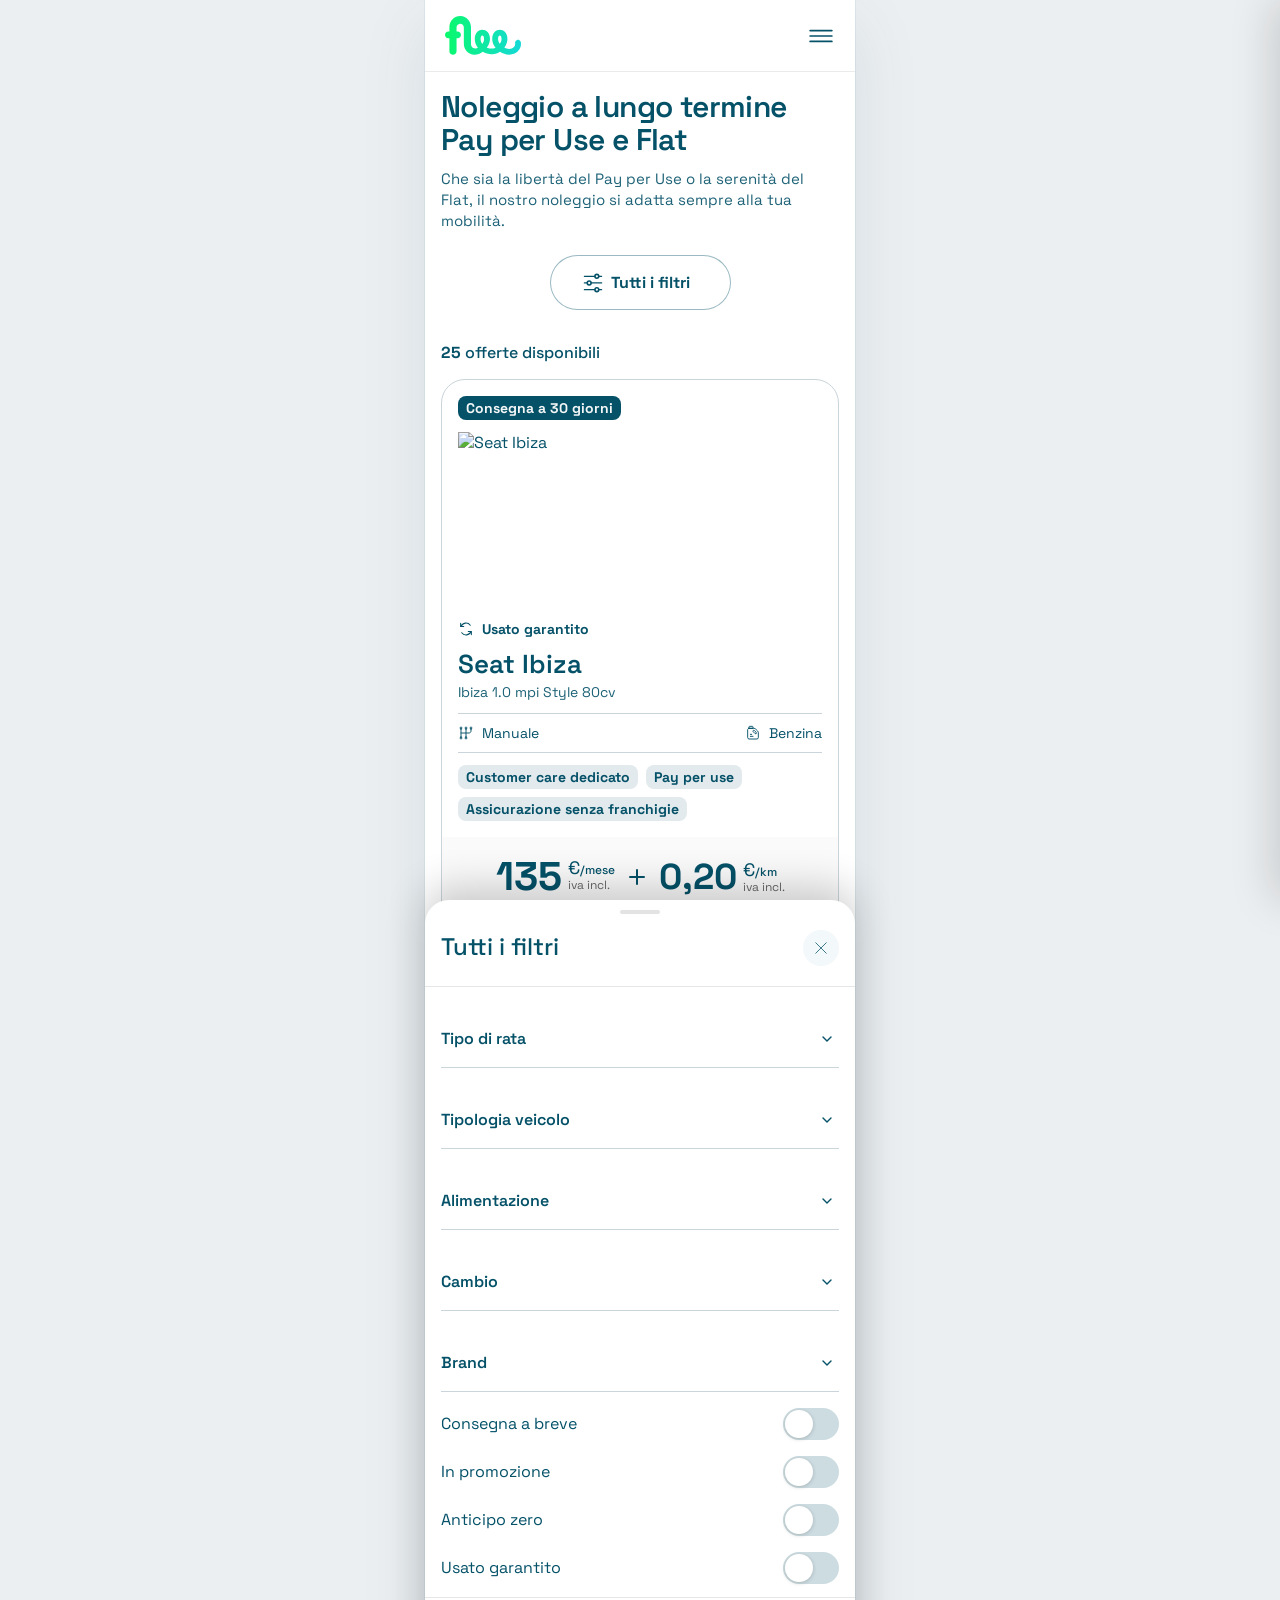
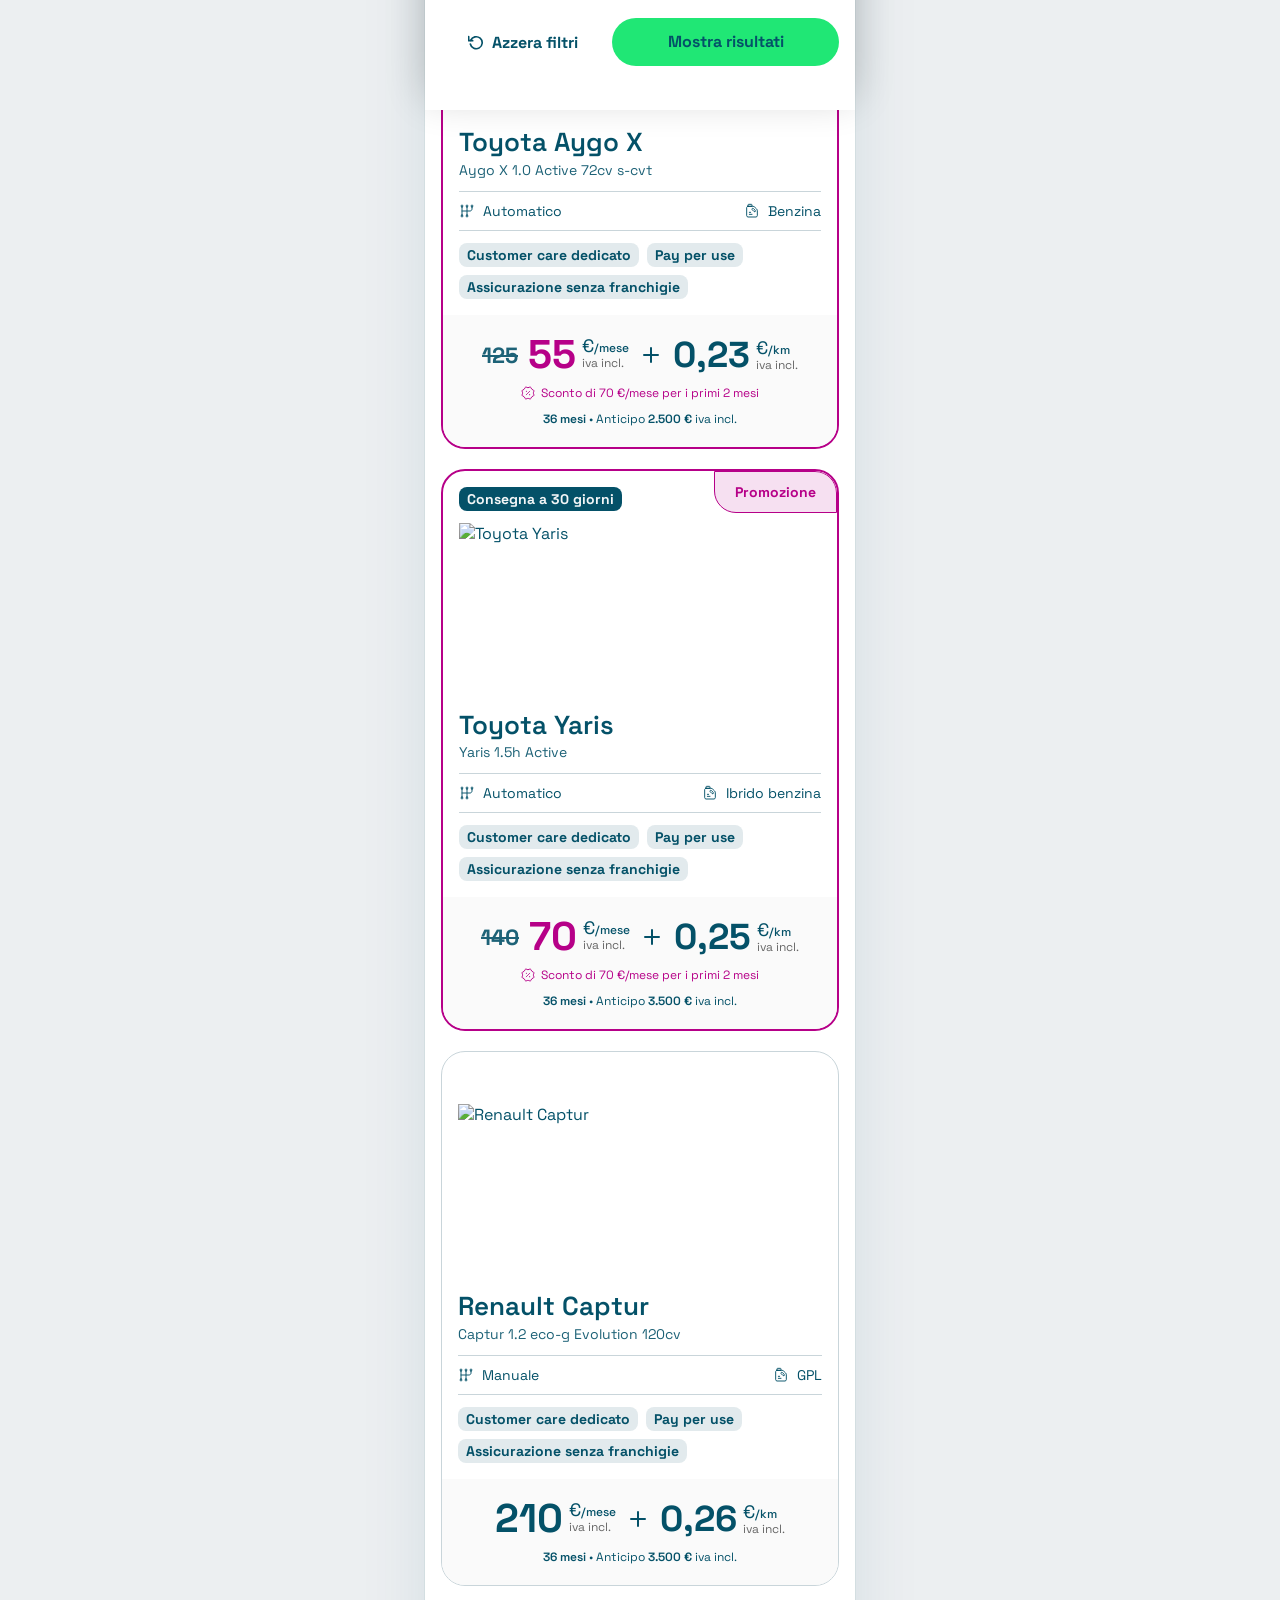
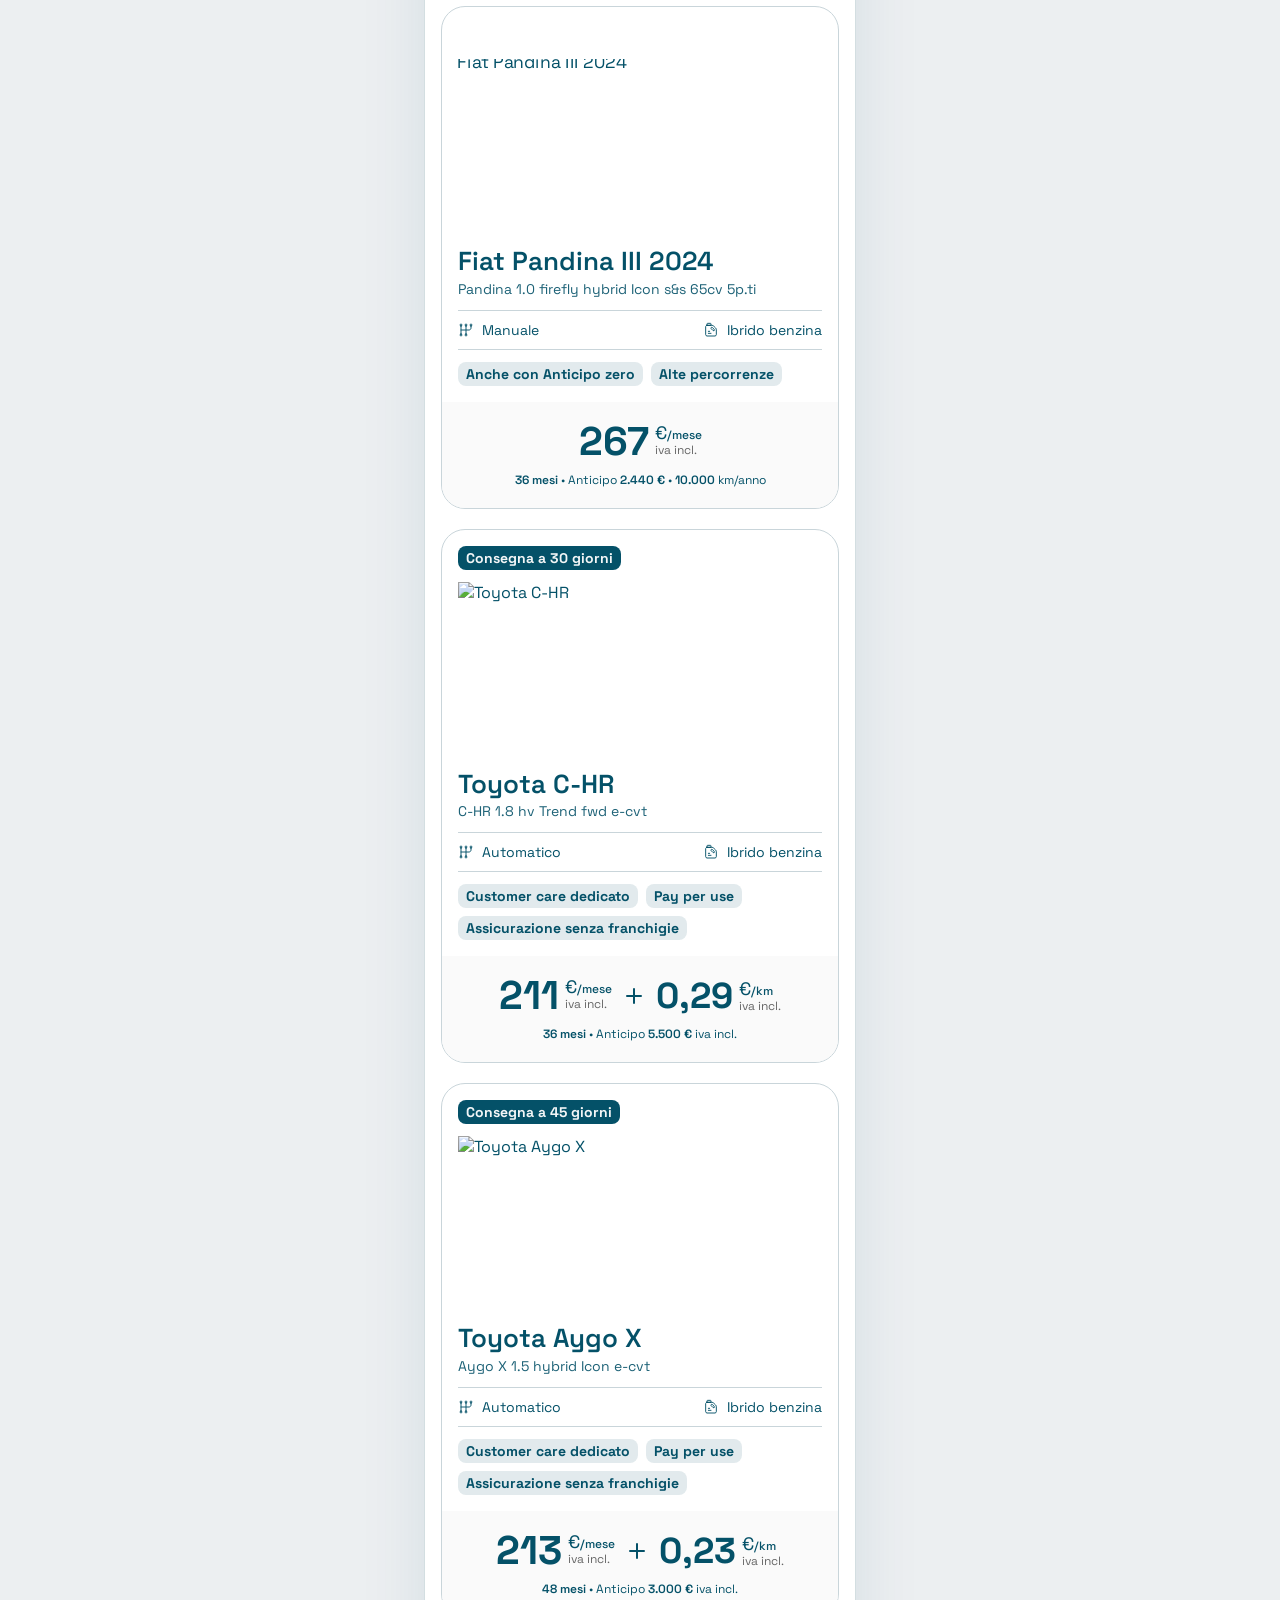
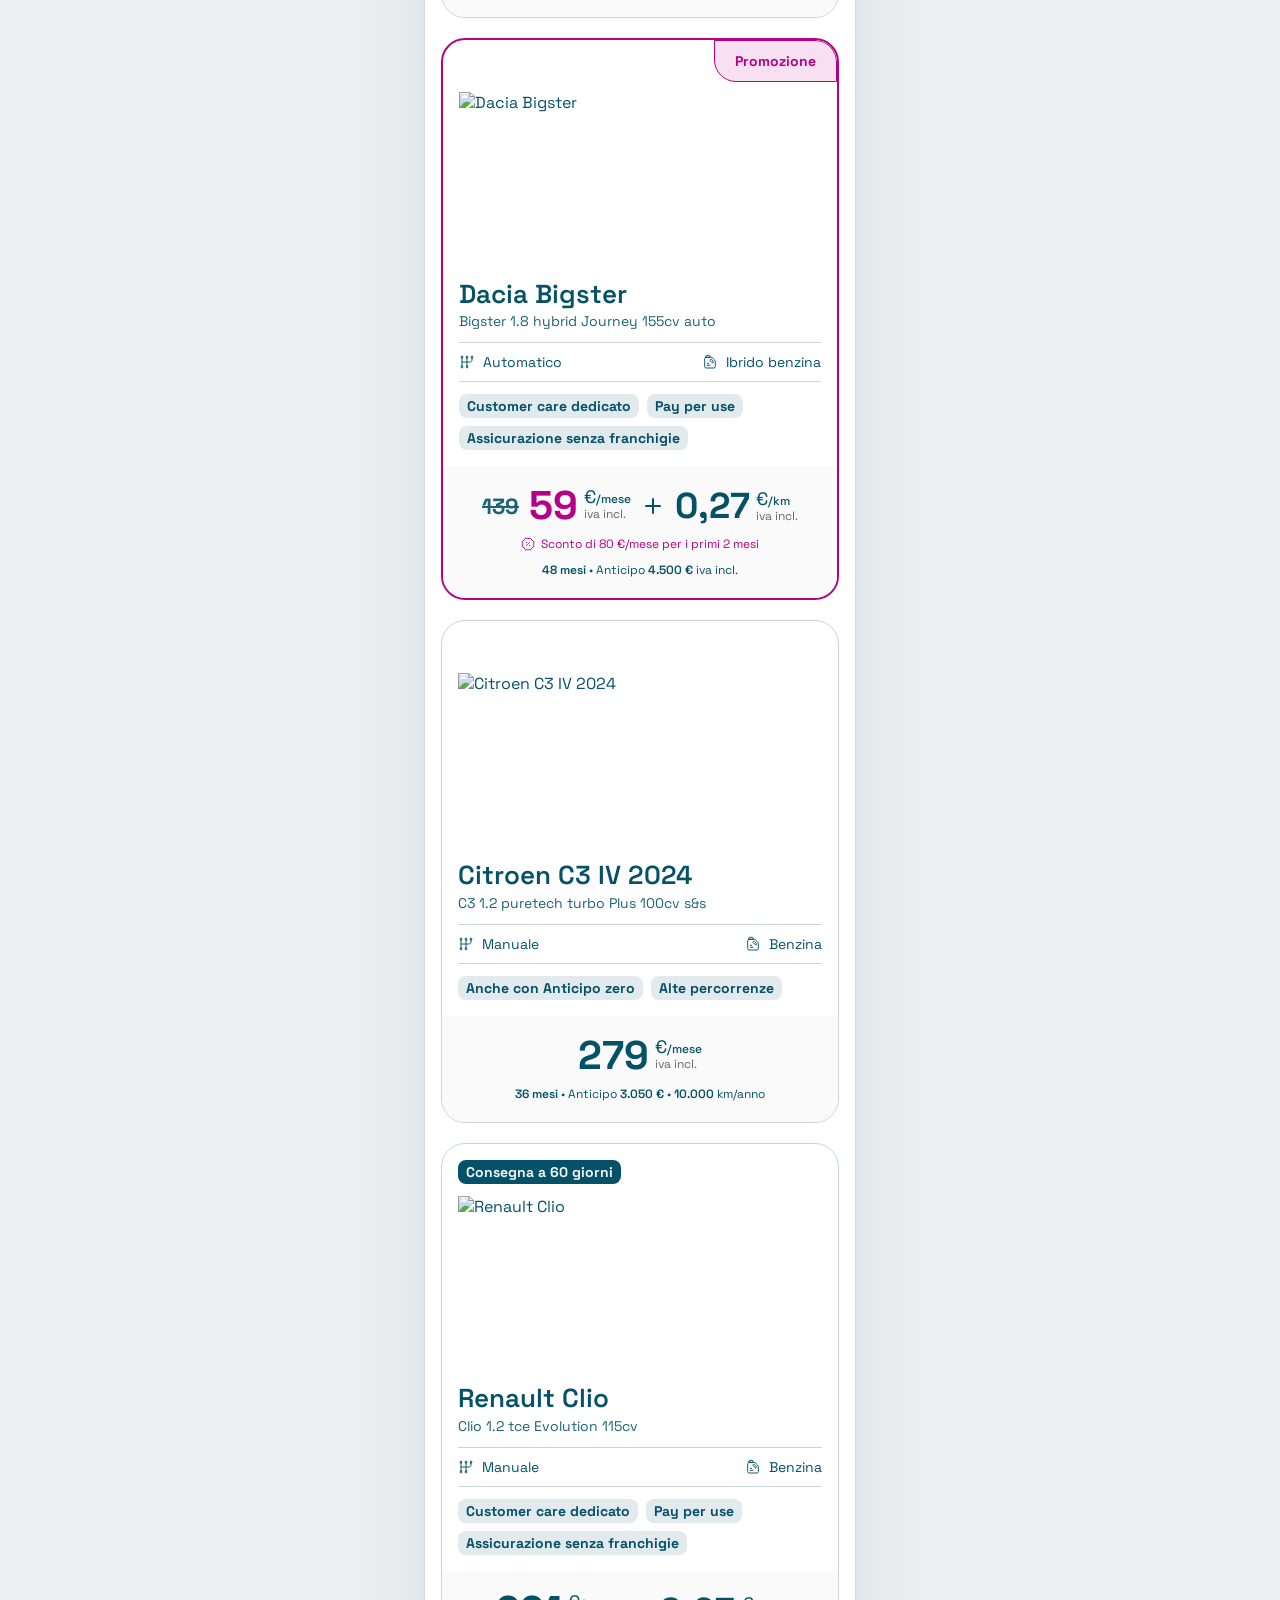
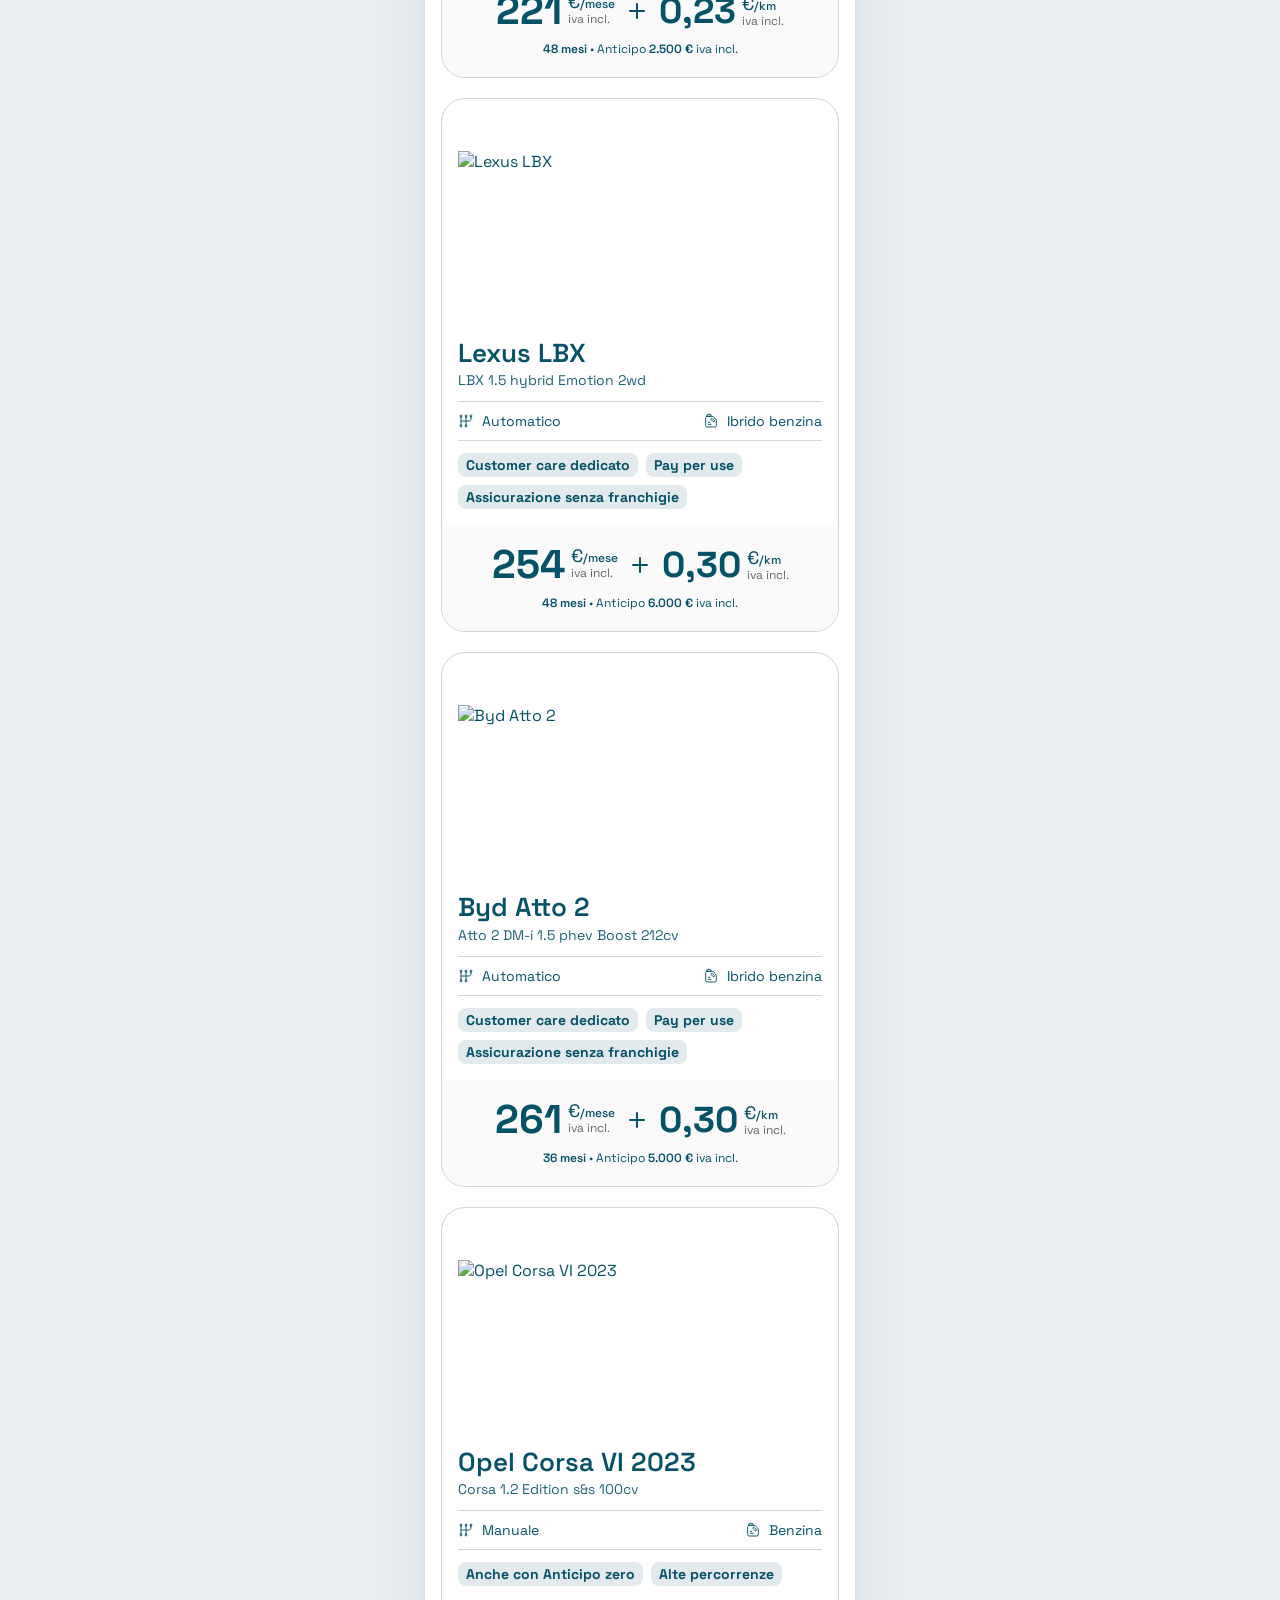
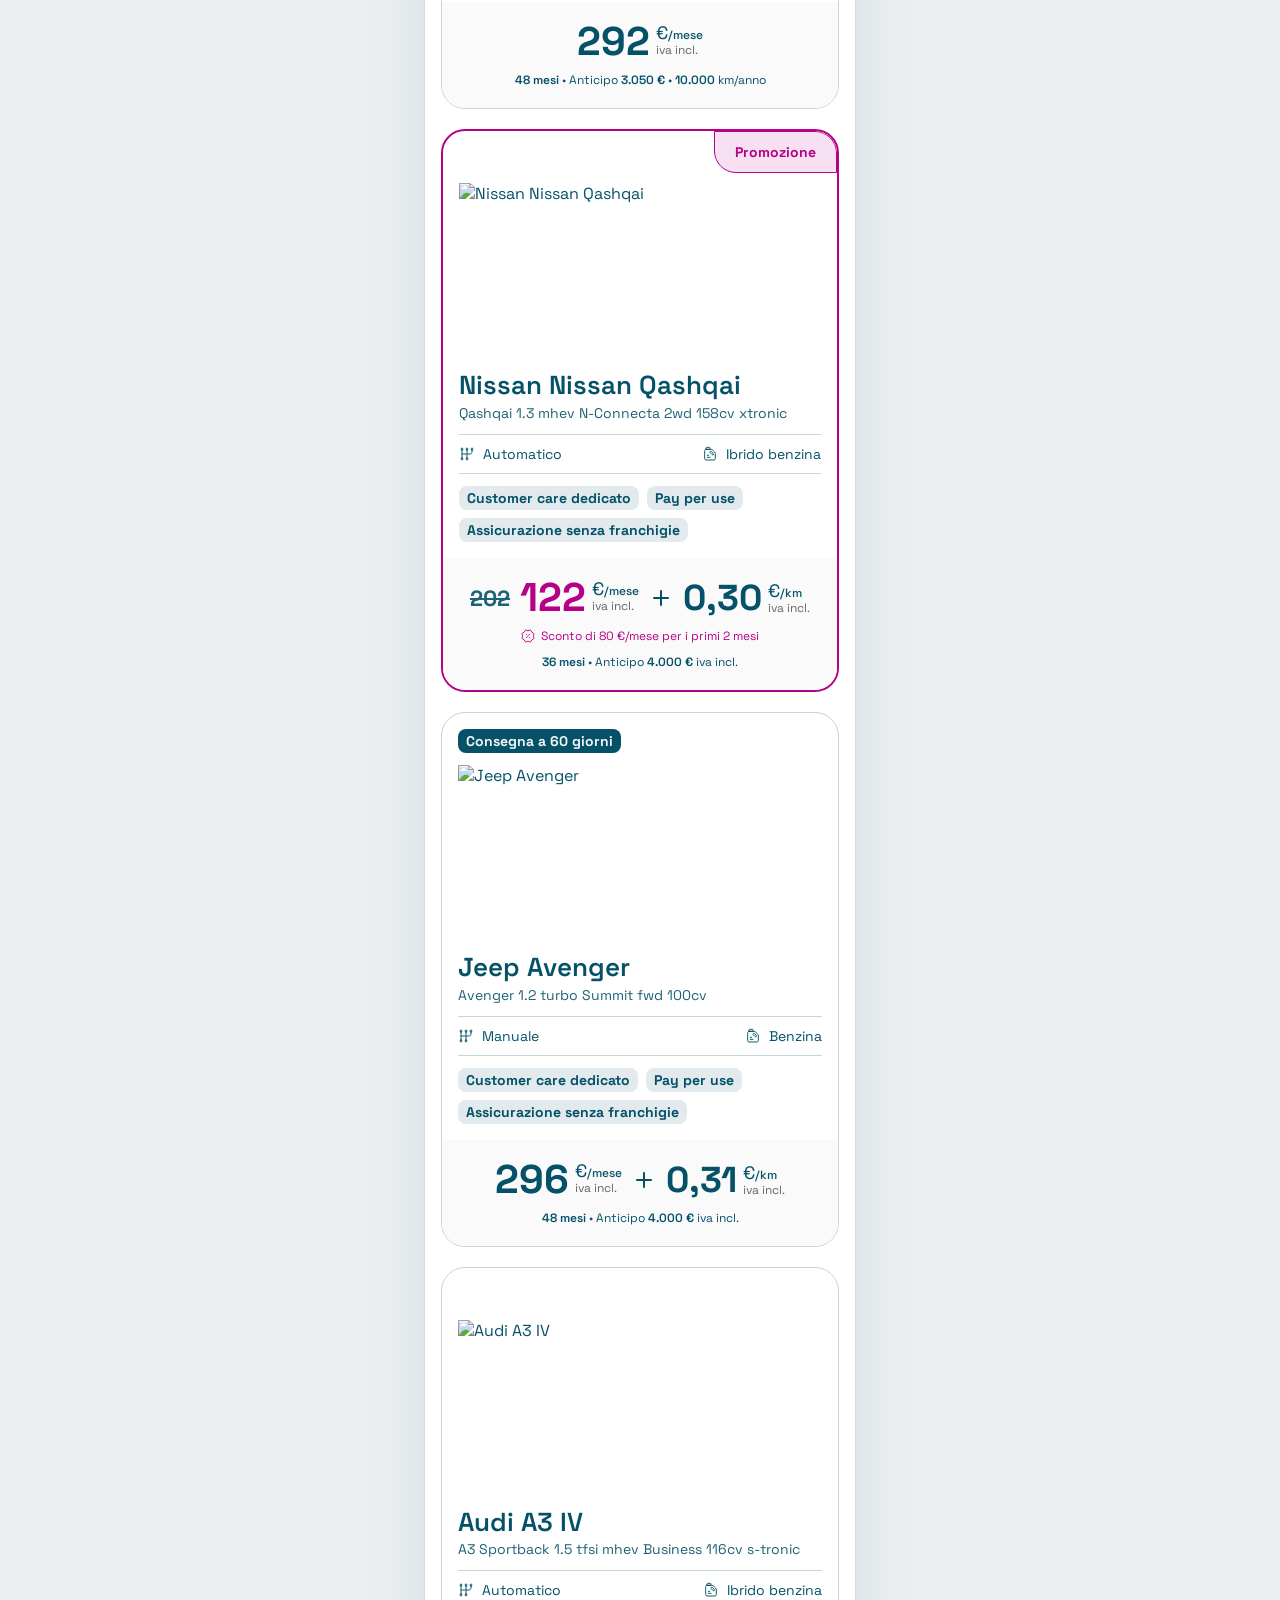
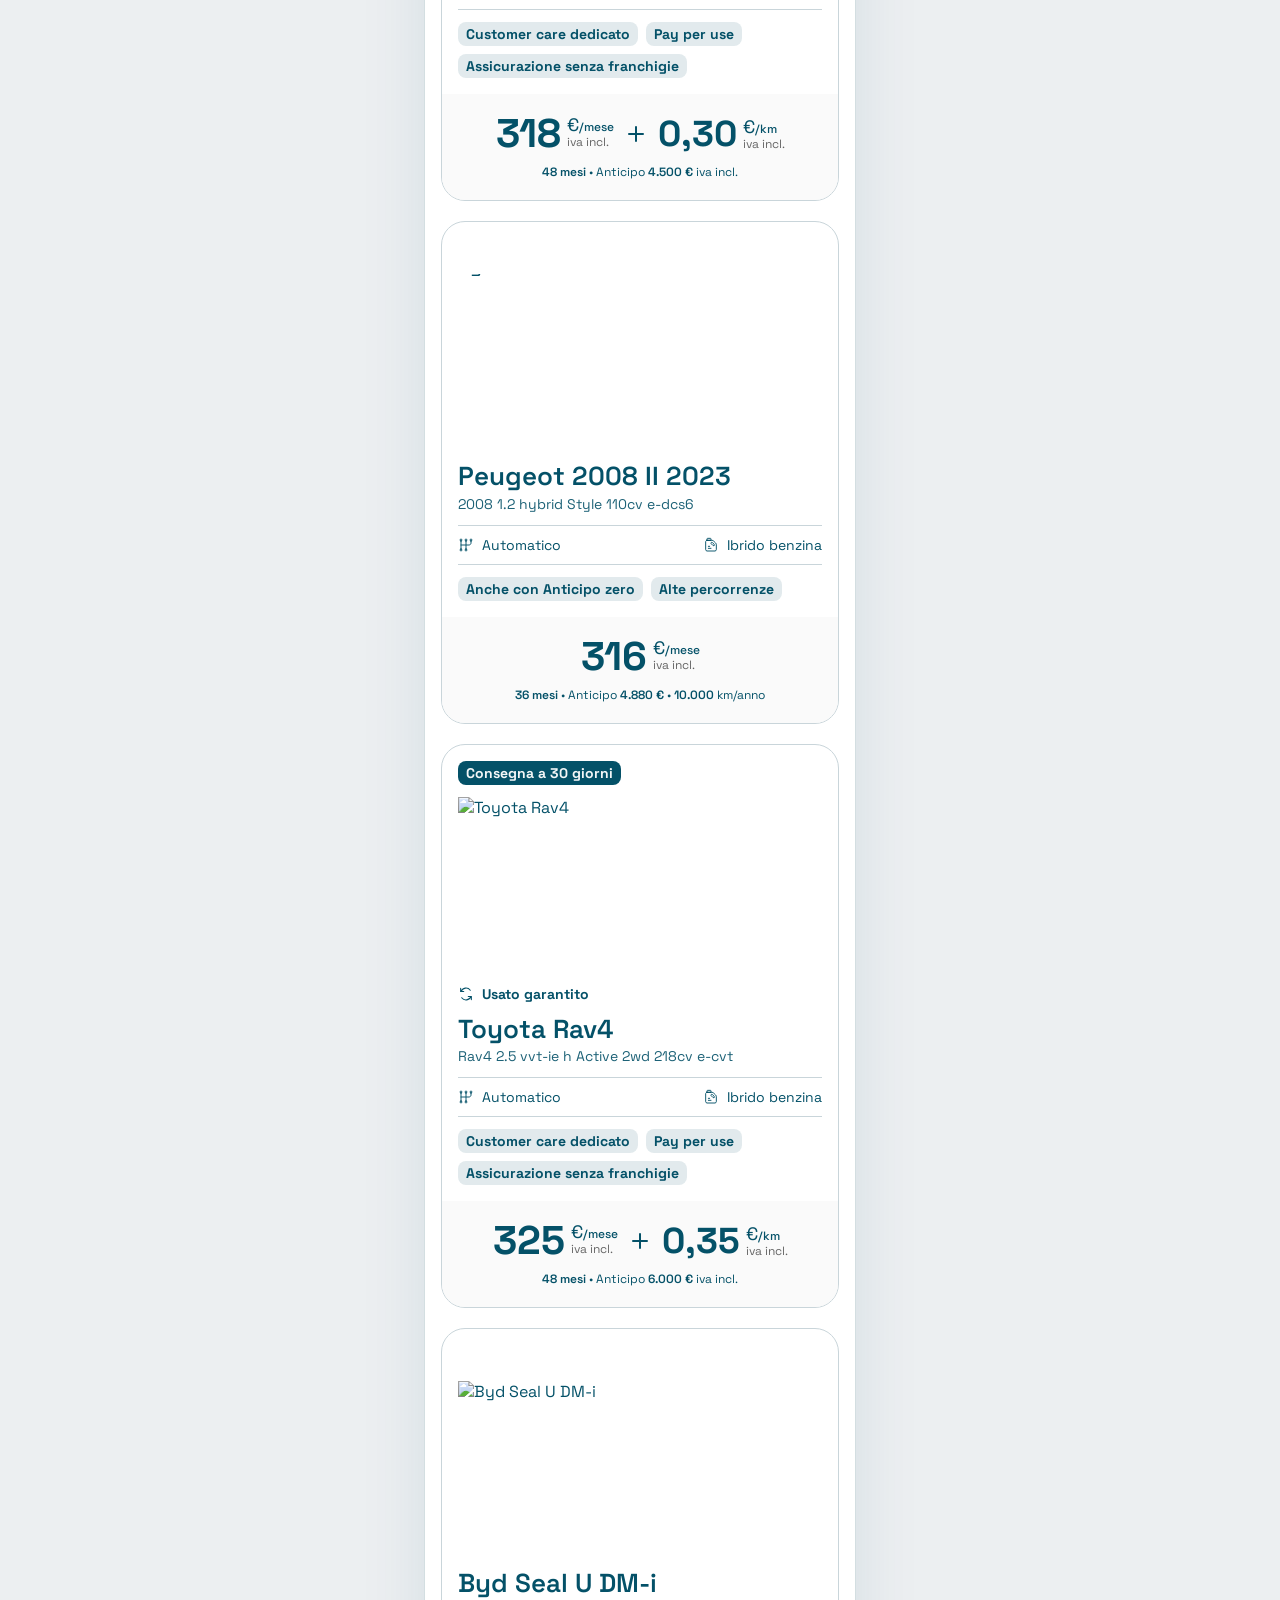
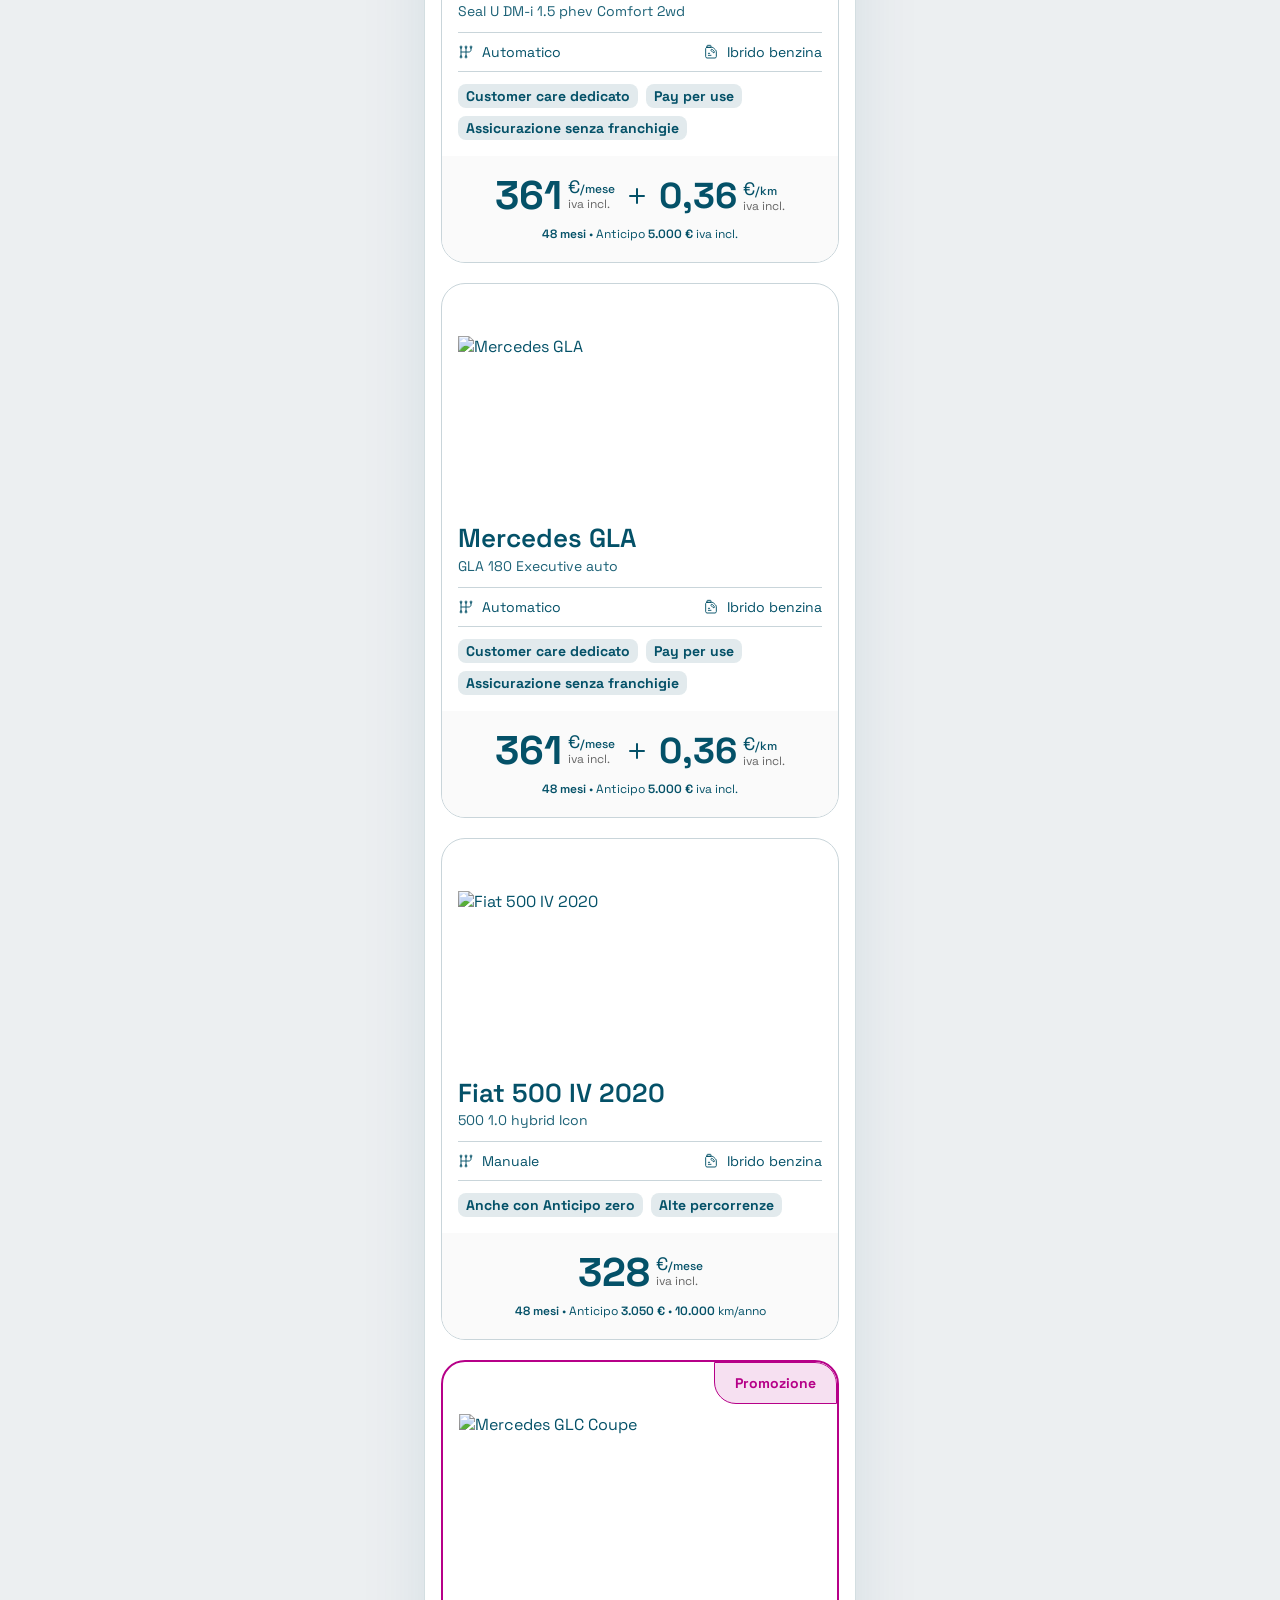
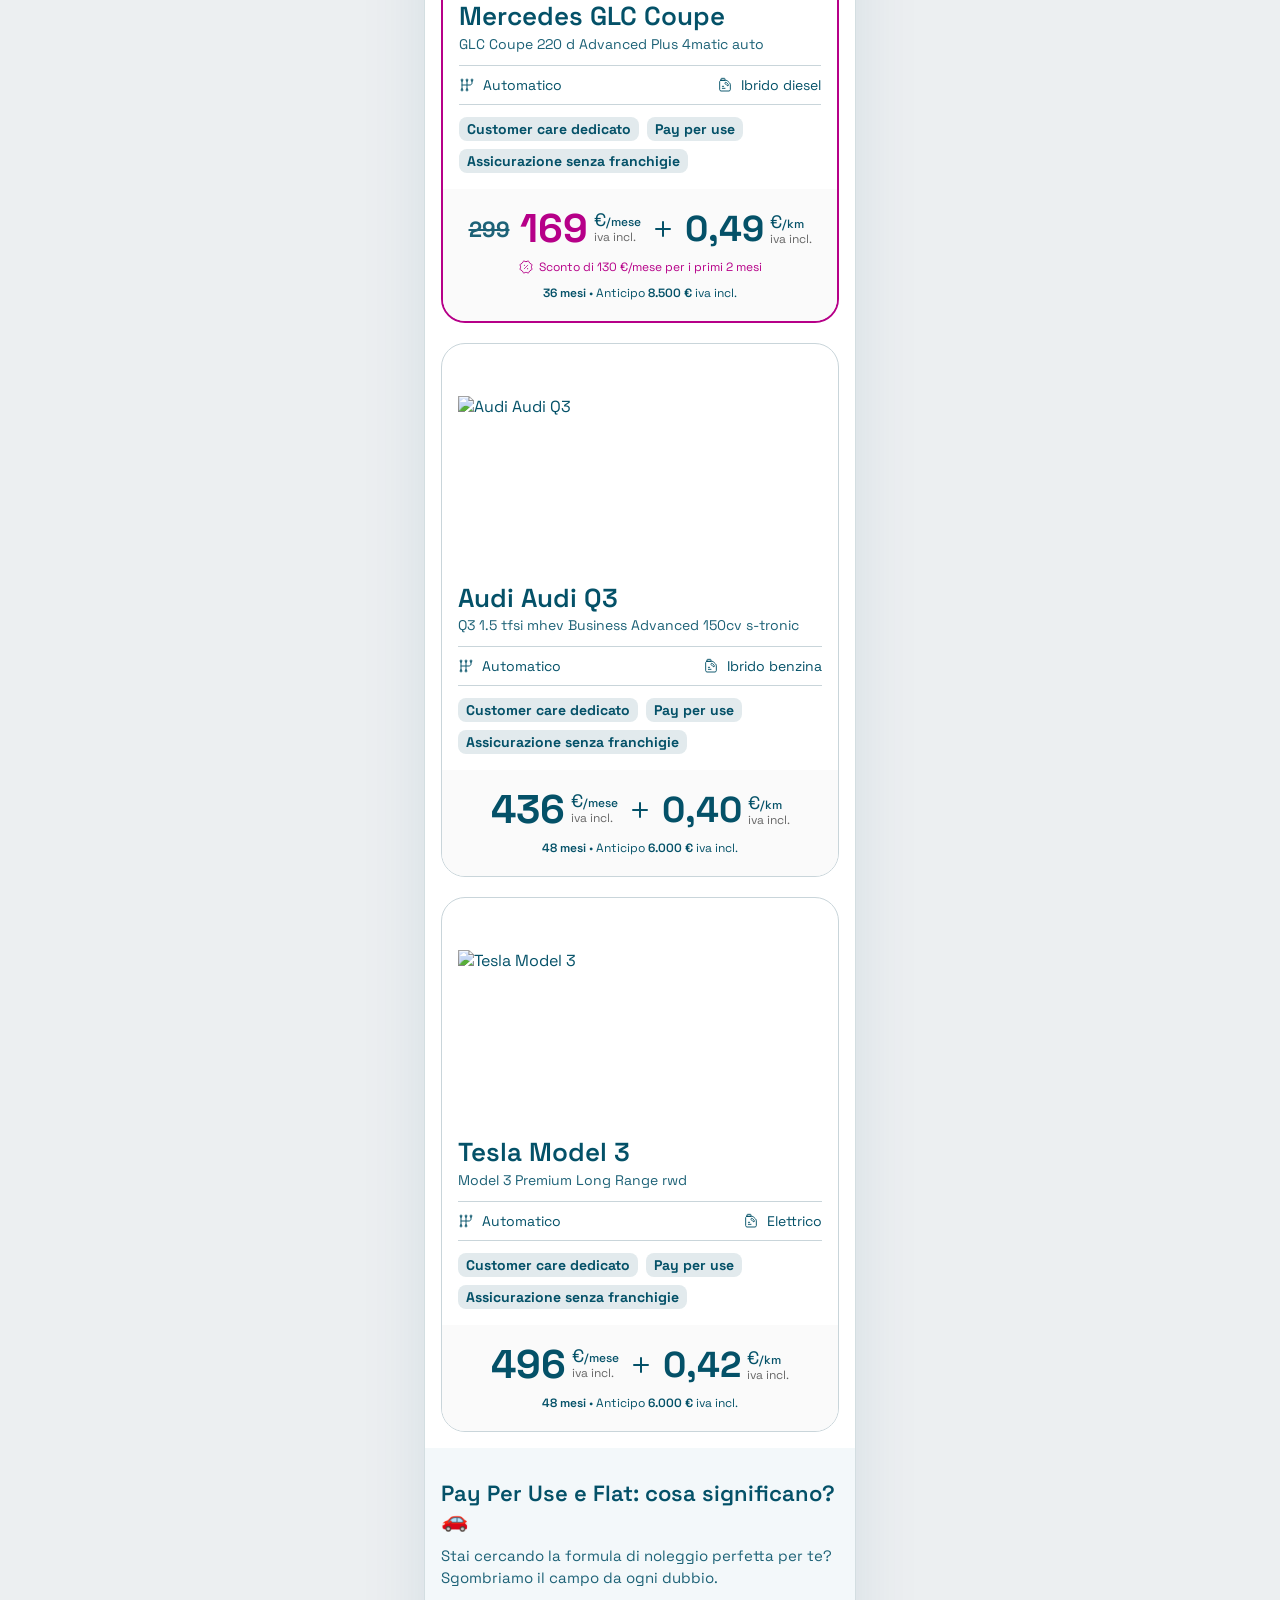
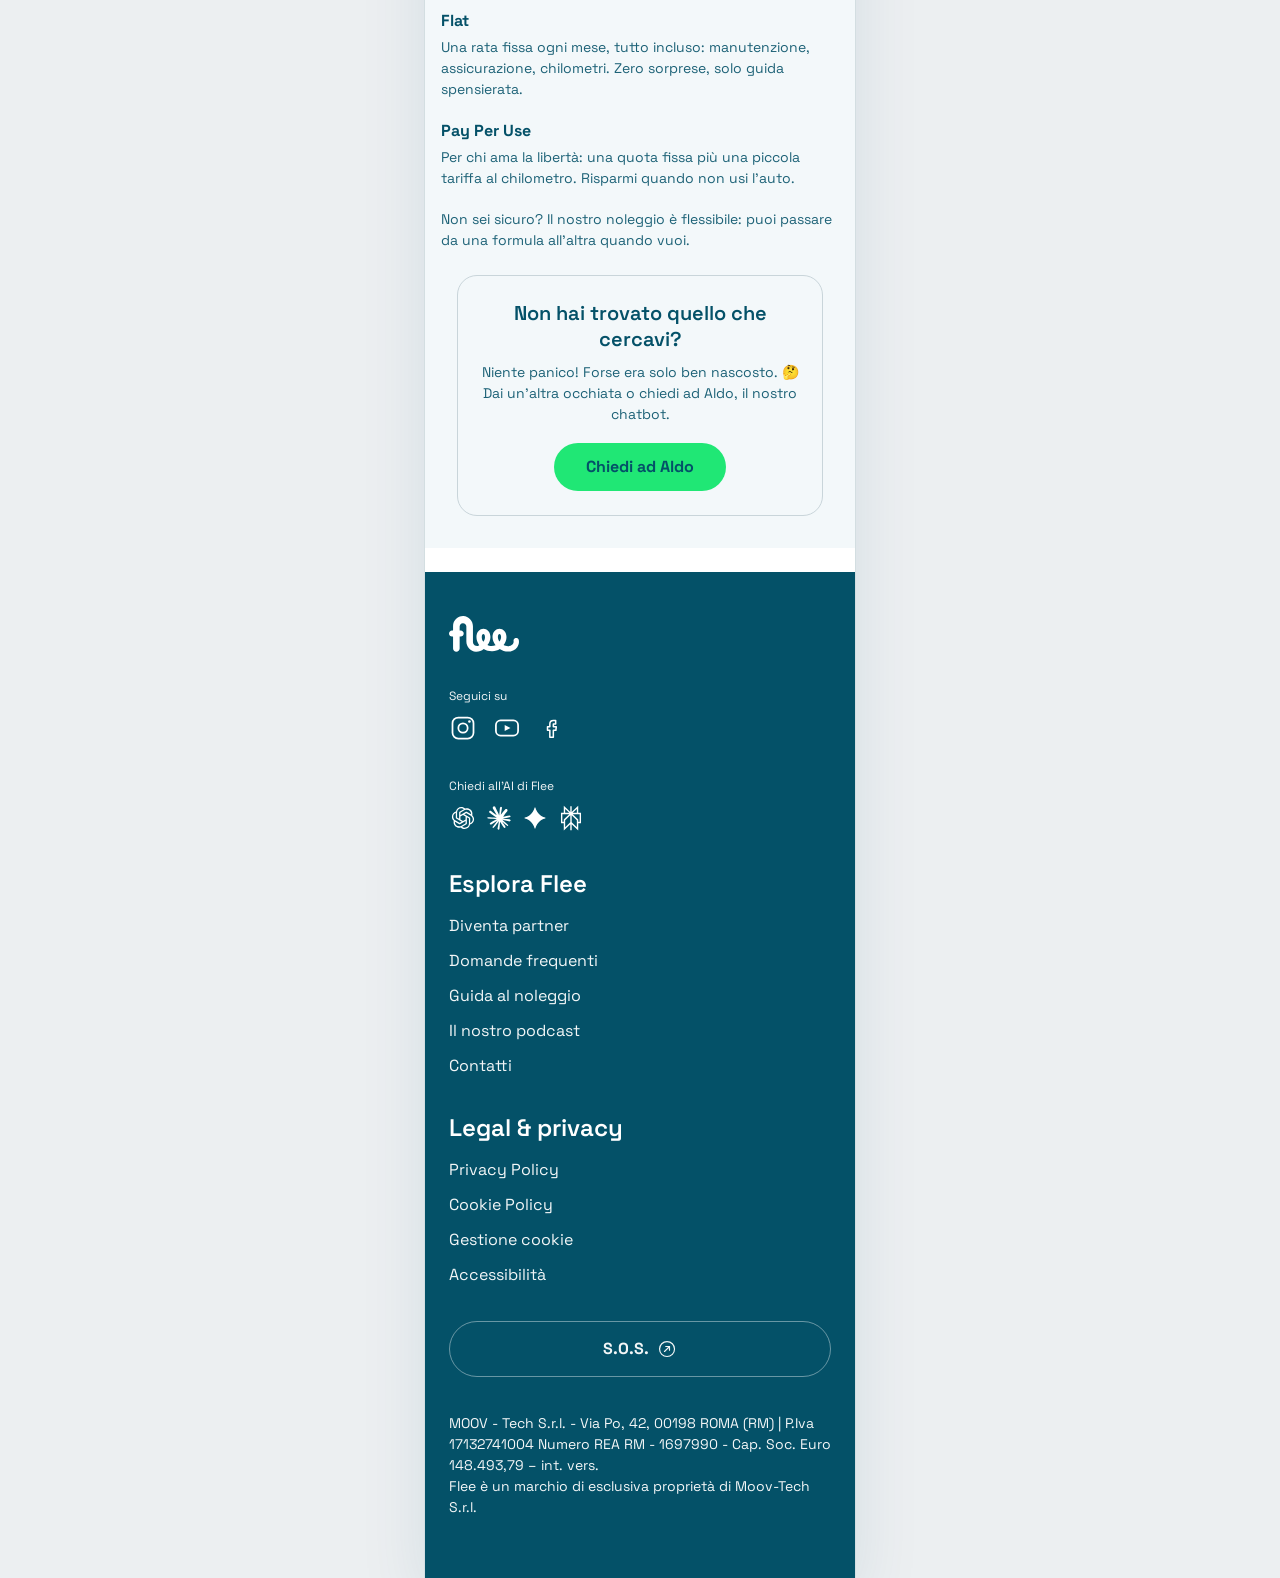
==== commit 2749be6a: "Normalizar tamaño visual de las fotos (imgScale por coche: 208 1.05, Pandina 1.10, 2008 1.25)" ====
--- a/m-catalogo.html
+++ b/m-catalogo.html
@@ -1,6 +1,34 @@
 <!DOCTYPE html>
 <html lang="it">
 <head>
+<script>
+(function (m, a, z, e) {
+  var s, t, u, v;
+  try {
+    t = m.sessionStorage.getItem('maze-us');
+  } catch (err) {}
+
+  if (!t) {
+    t = new Date().getTime();
+    try {
+      m.sessionStorage.setItem('maze-us', t);
+    } catch (err) {}
+  }
+
+  u = document.currentScript || (function () {
+    var w = document.getElementsByTagName('script');
+    return w[w.length - 1];
+  })();
+  v = u && u.nonce;
+
+  s = a.createElement('script');
+  s.src = z + '?apiKey=' + e;
+  s.async = true;
+  if (v) s.setAttribute('nonce', v);
+  a.getElementsByTagName('head')[0].appendChild(s);
+  m.mazeUniversalSnippetApiKey = e;
+})(window, document, 'https://snippet.maze.co/maze-universal-loader.js', '517febf3-331d-4fb5-88a1-cc1fe9c9c2b4');
+</script>
 <meta charset="UTF-8">
 <meta name="viewport" content="width=device-width, initial-scale=1.0, viewport-fit=cover">
 <title>Catalogo · Flee mobile</title>
@@ -127,7 +155,7 @@
           <div class="mcard-top">
             ${promo}
             <div class="mcard-tags">${deliver}</div>
-            <div class="mcard-img"><img src="${c.image}" alt="${c.brand} ${c.name}" loading="lazy"></div>
+            <div class="mcard-img"><img src="${c.image}" alt="${c.brand} ${c.name}" loading="lazy"${MF.imgStyle(c)}></div>
             ${usato}
             <div class="mcard-info"><h3>${c.brand} ${c.name}</h3><p>${c.modification}</p></div>
             <div class="mcard-specs">
--- a/m-app.css
+++ b/m-app.css
@@ -95,7 +95,7 @@
   font-size: 14px; font-weight: 700; line-height: 1; white-space: nowrap;
   border-top-right-radius: 22px; border-bottom-left-radius: 22px; }
 
-.mcard-img { height: 176px; display: flex; align-items: center; justify-content: center; }
+.mcard-img { height: 176px; display: flex; align-items: center; justify-content: center; overflow: hidden; }
 .mcard-img img { width: 100%; height: 100%; object-fit: contain; }
 
 .mcard-usato { display: inline-flex; align-items: center; gap: 8px; font-size: 14px; font-weight: 700; }
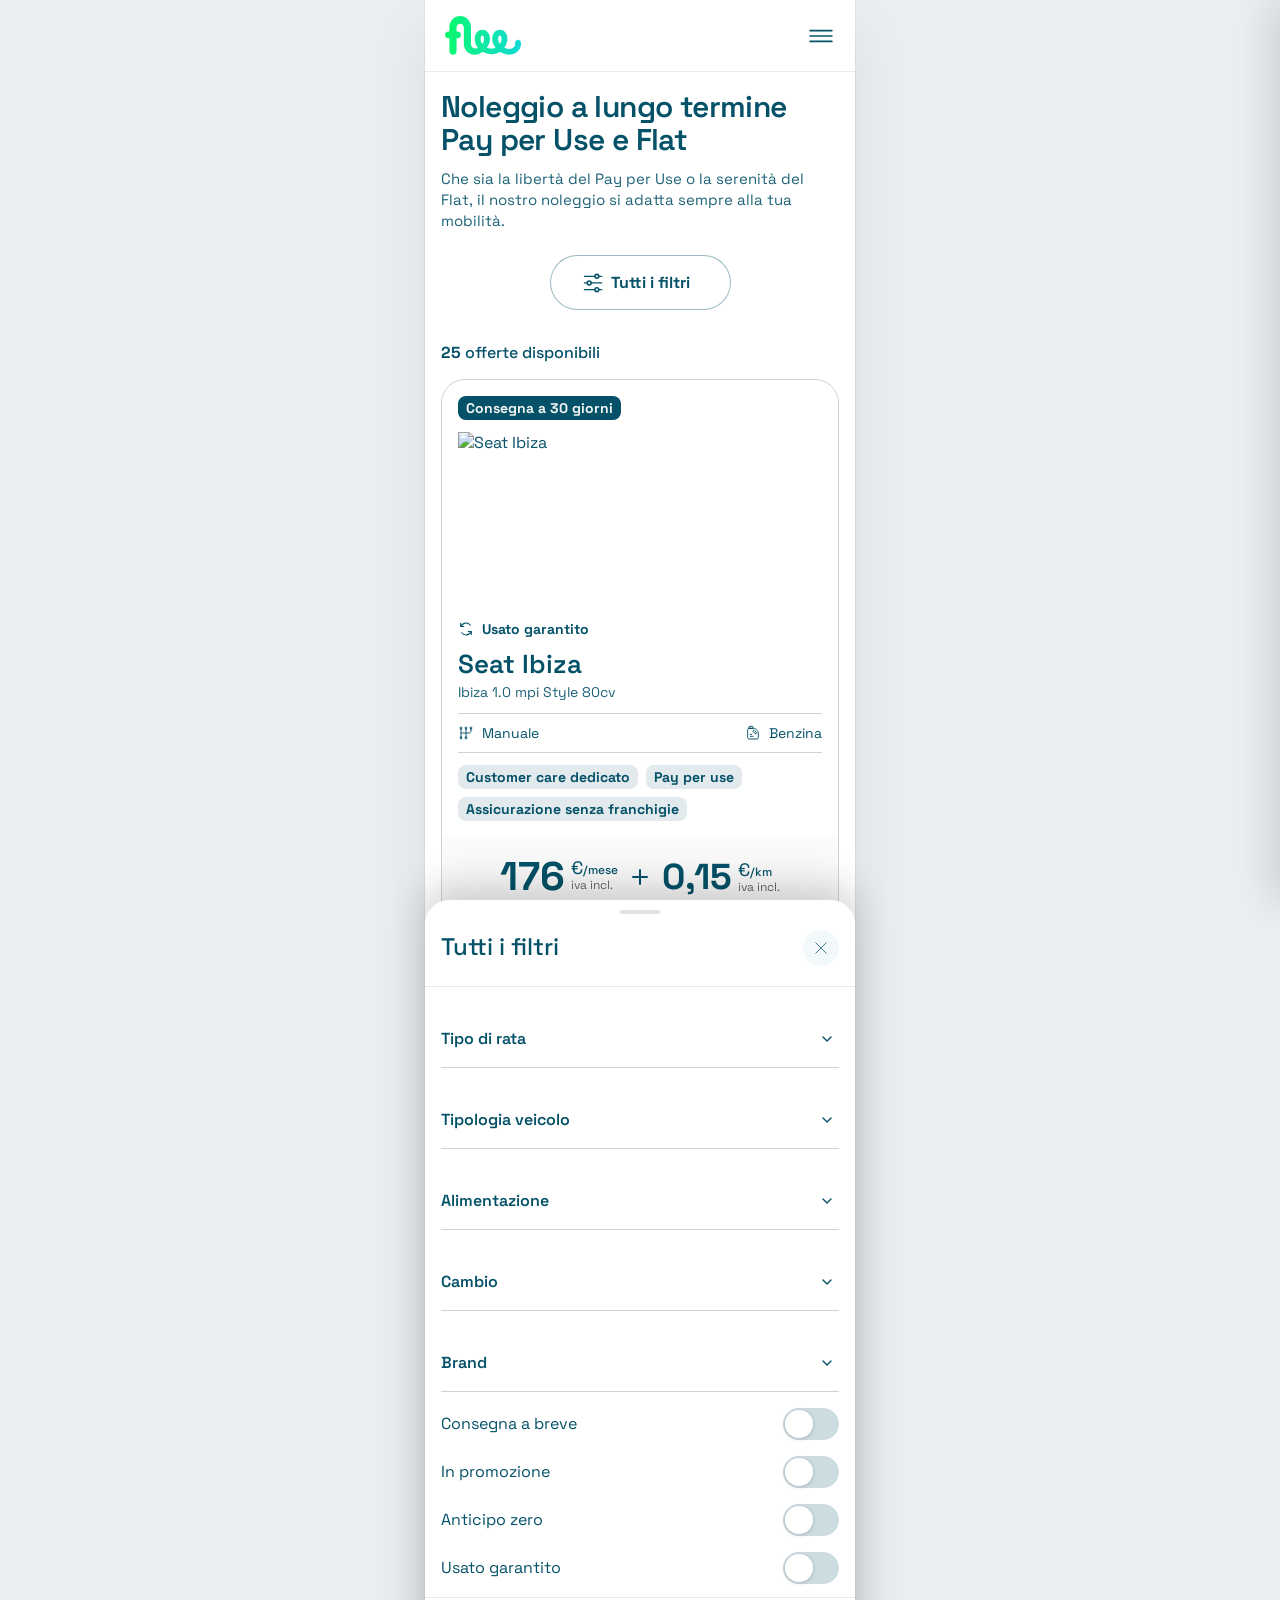
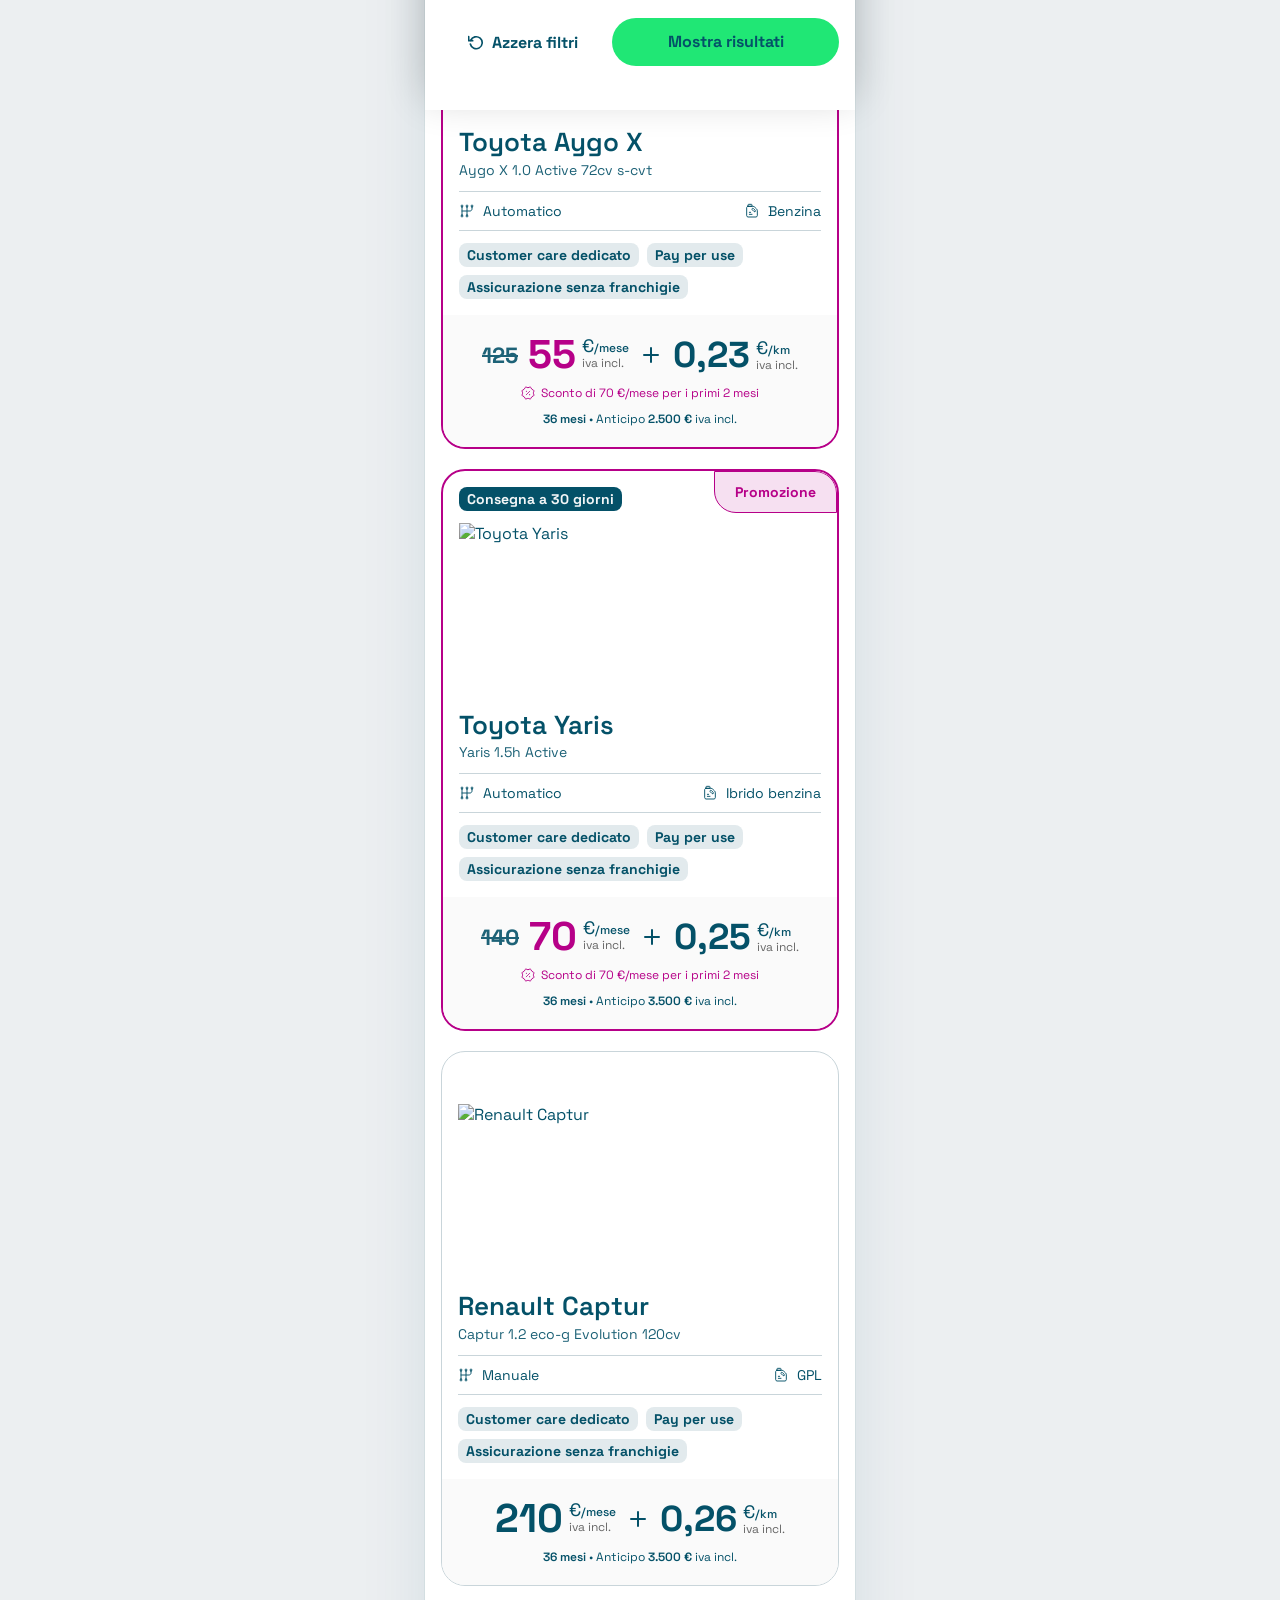
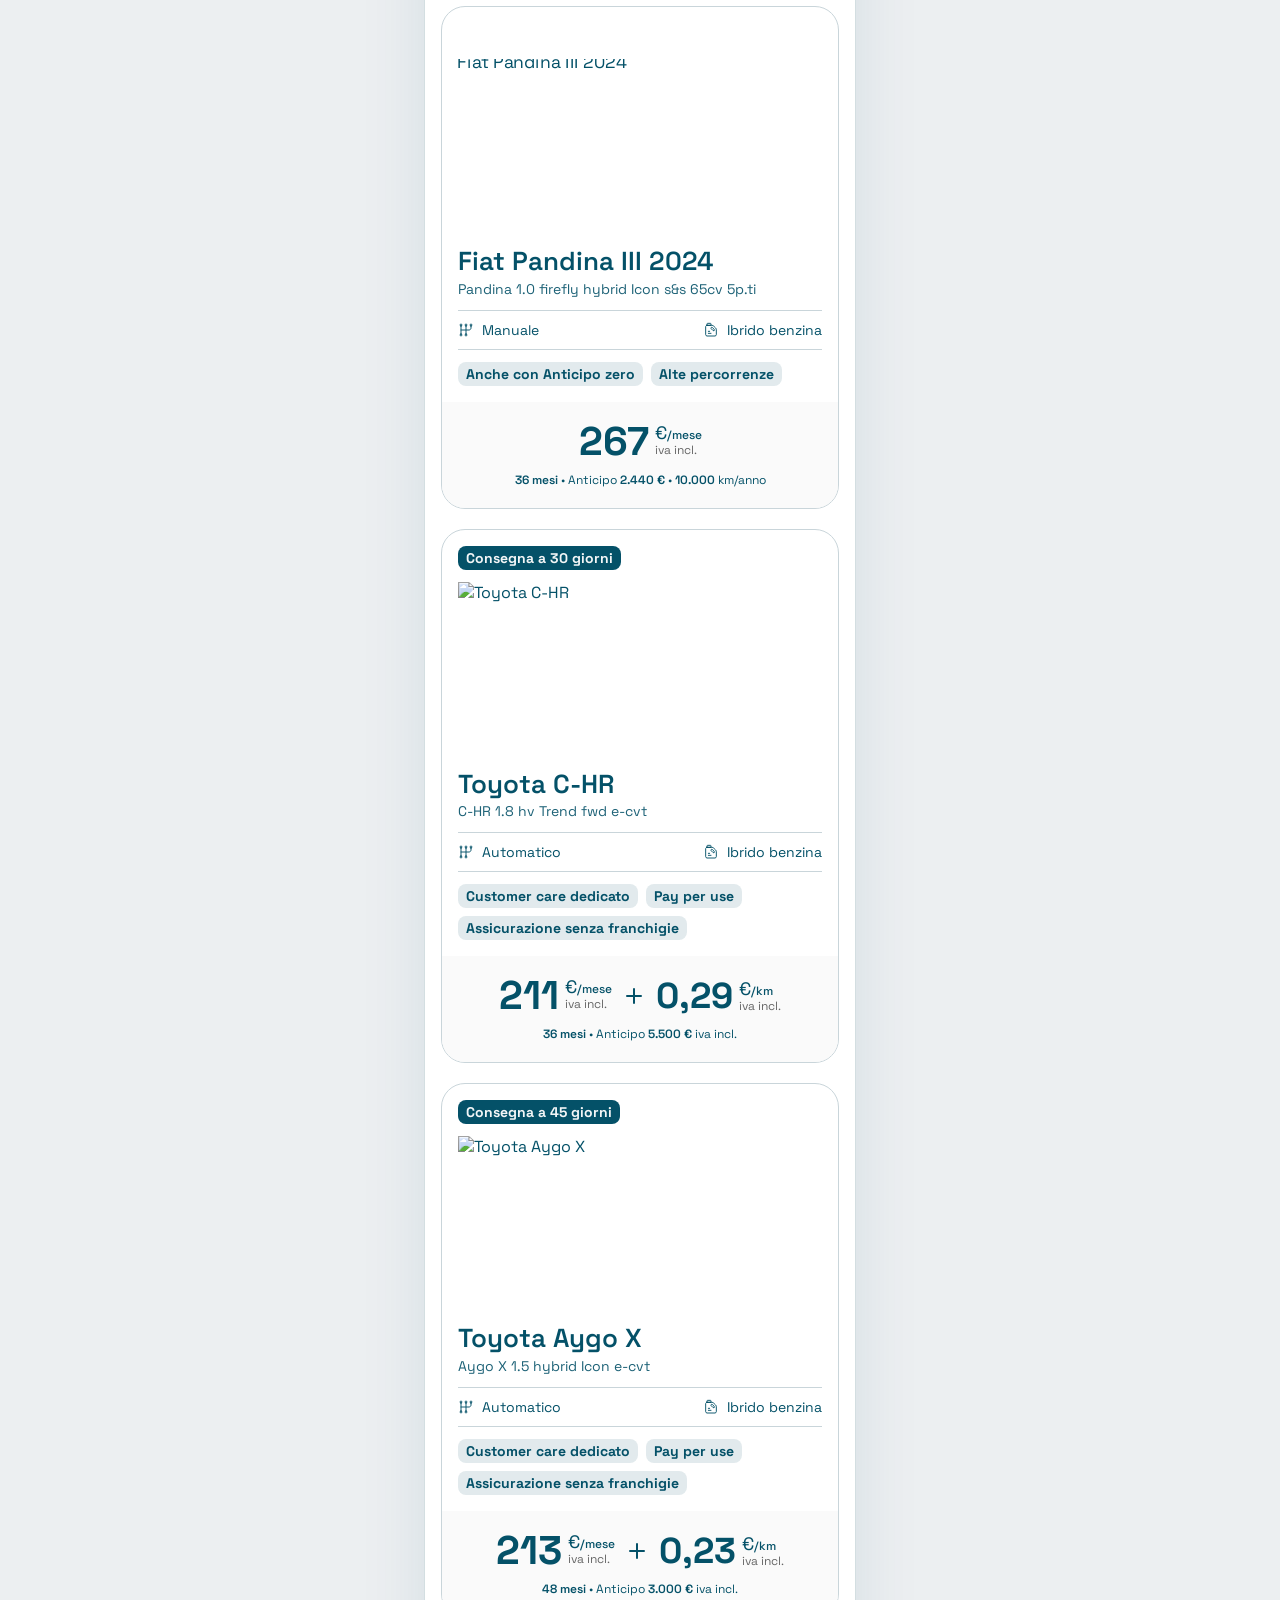
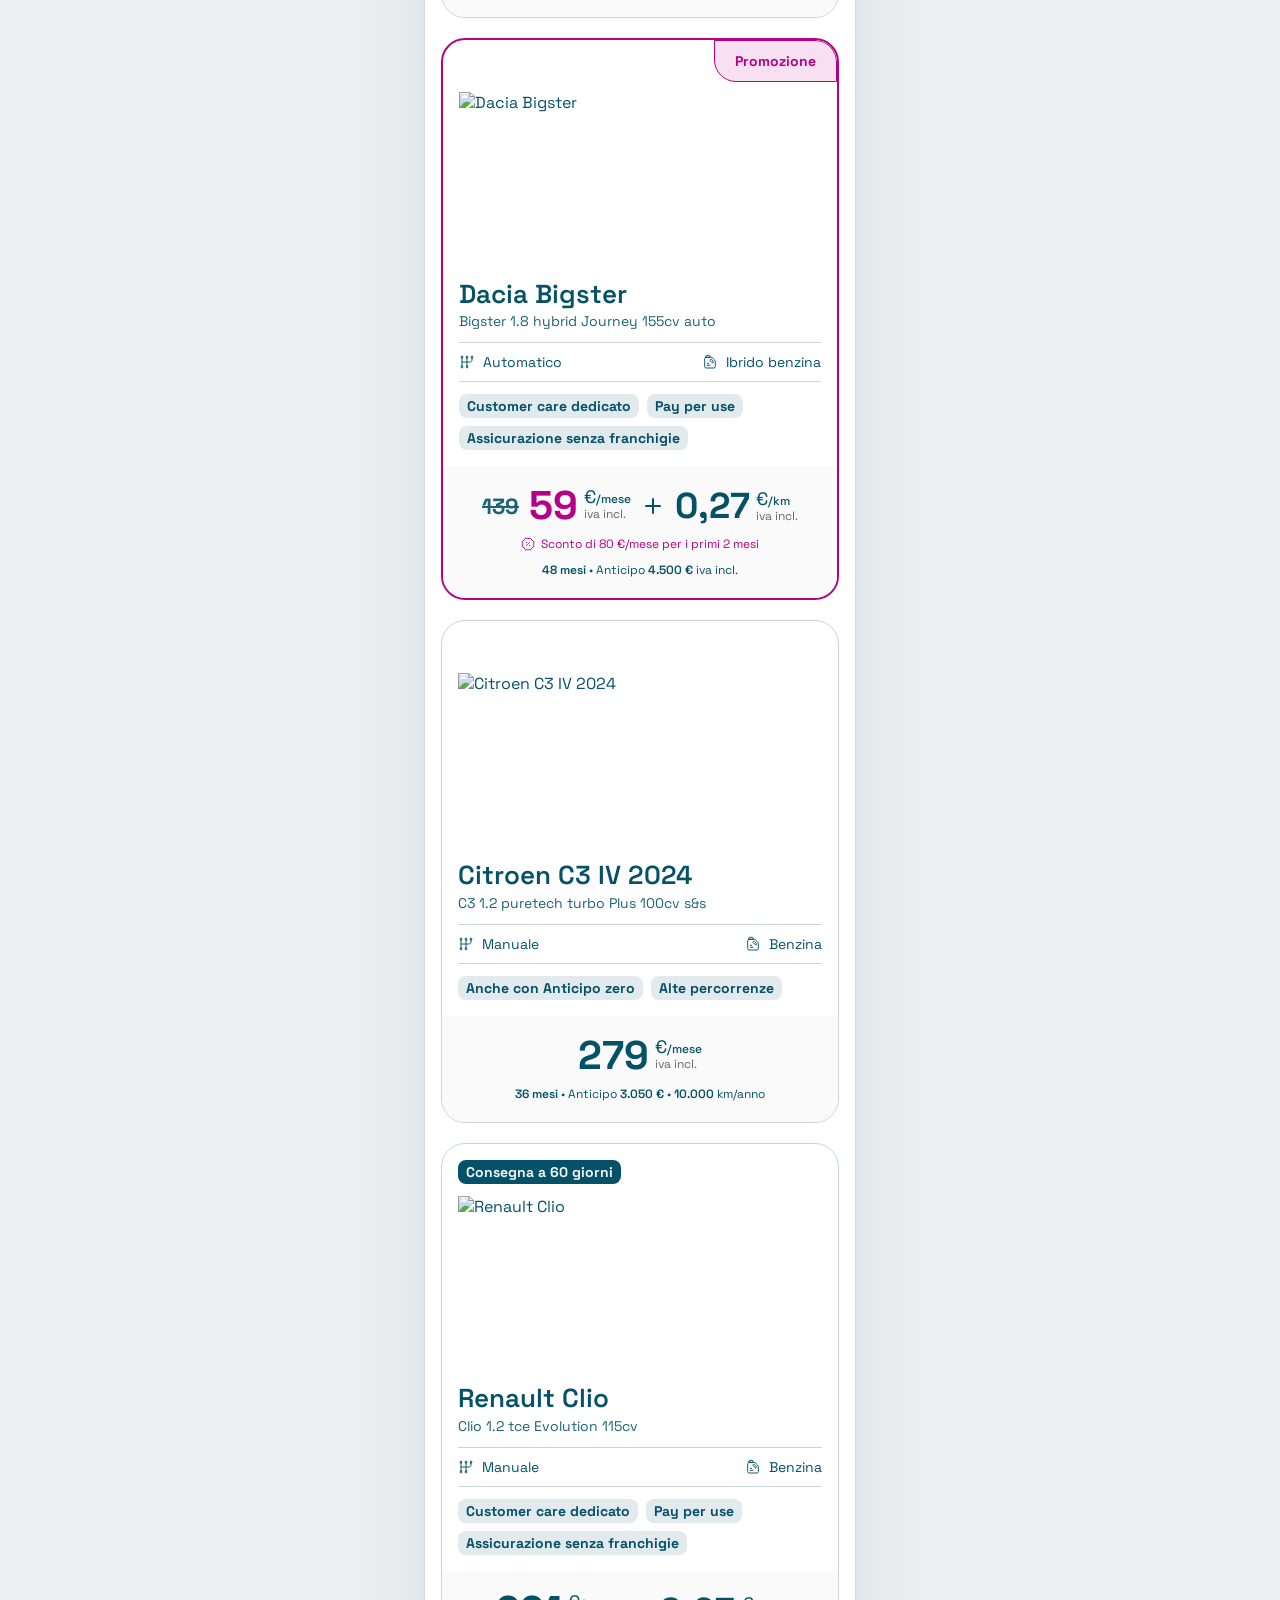
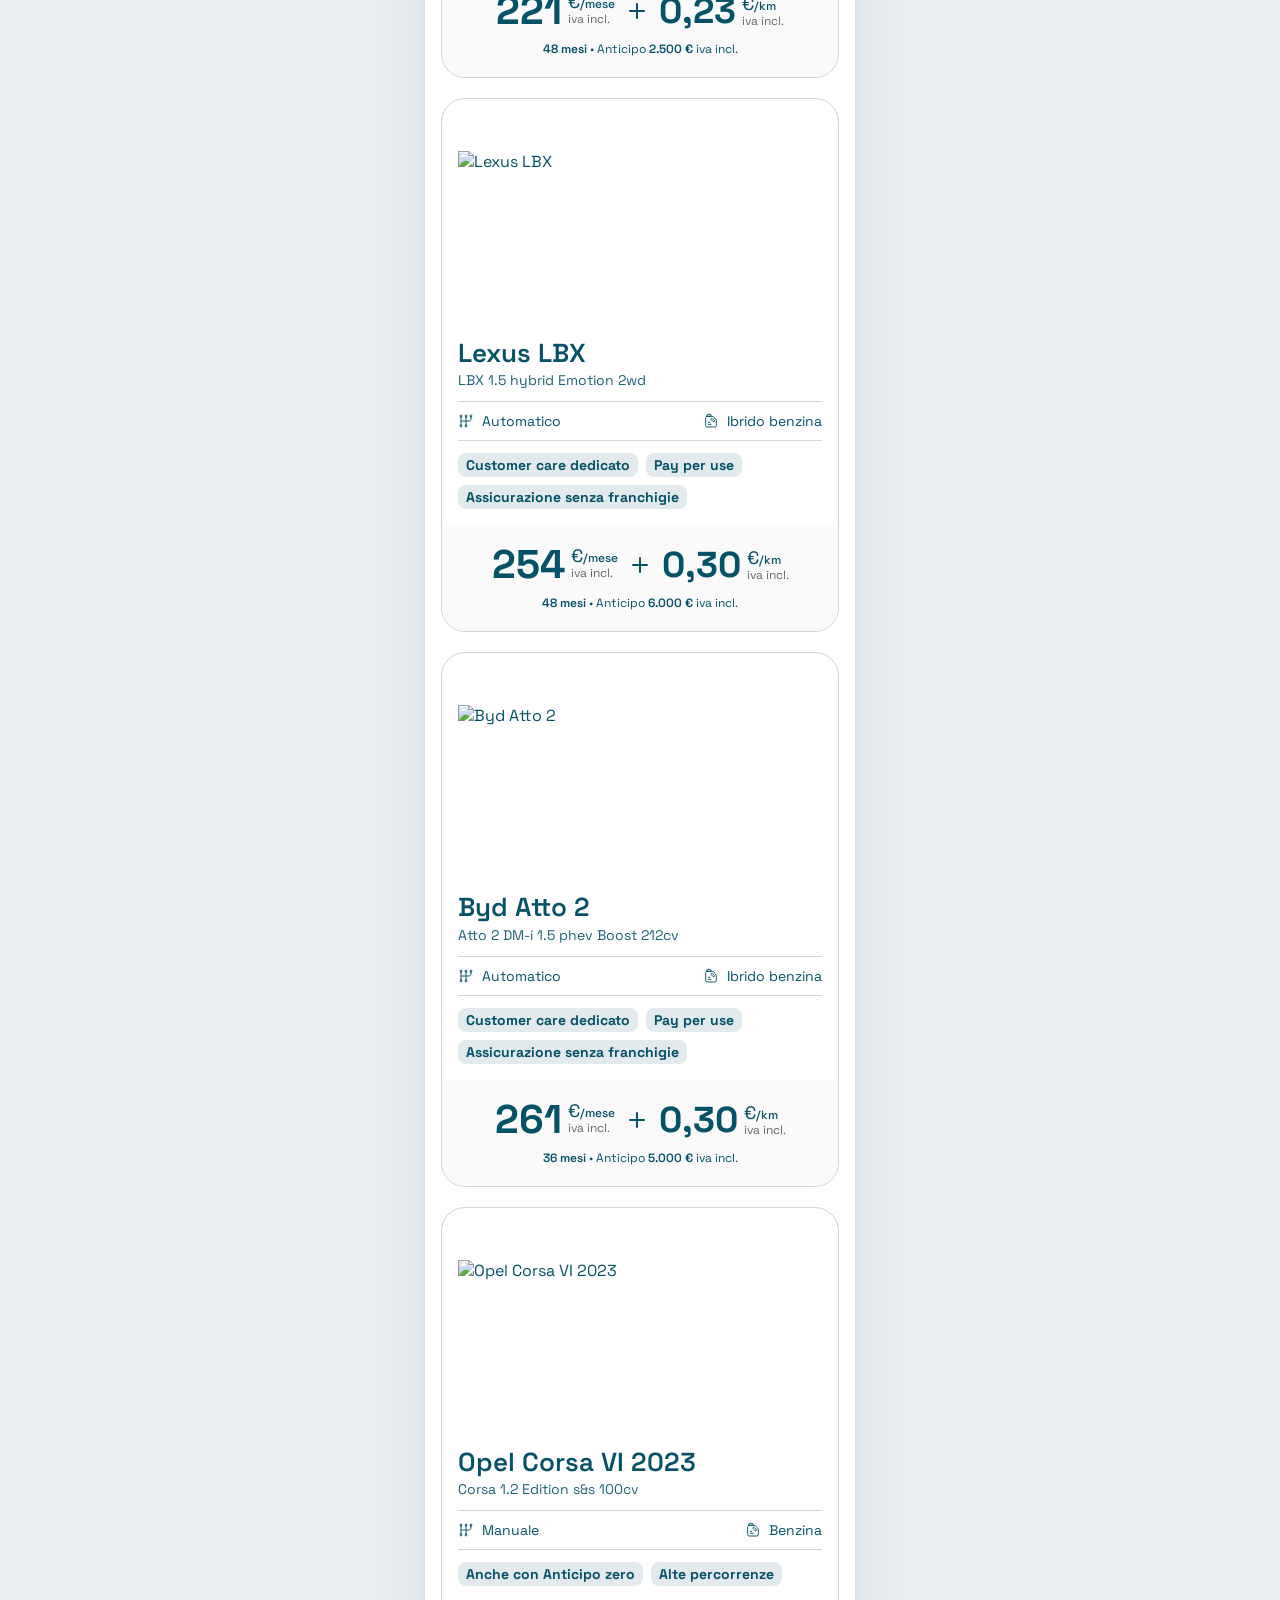
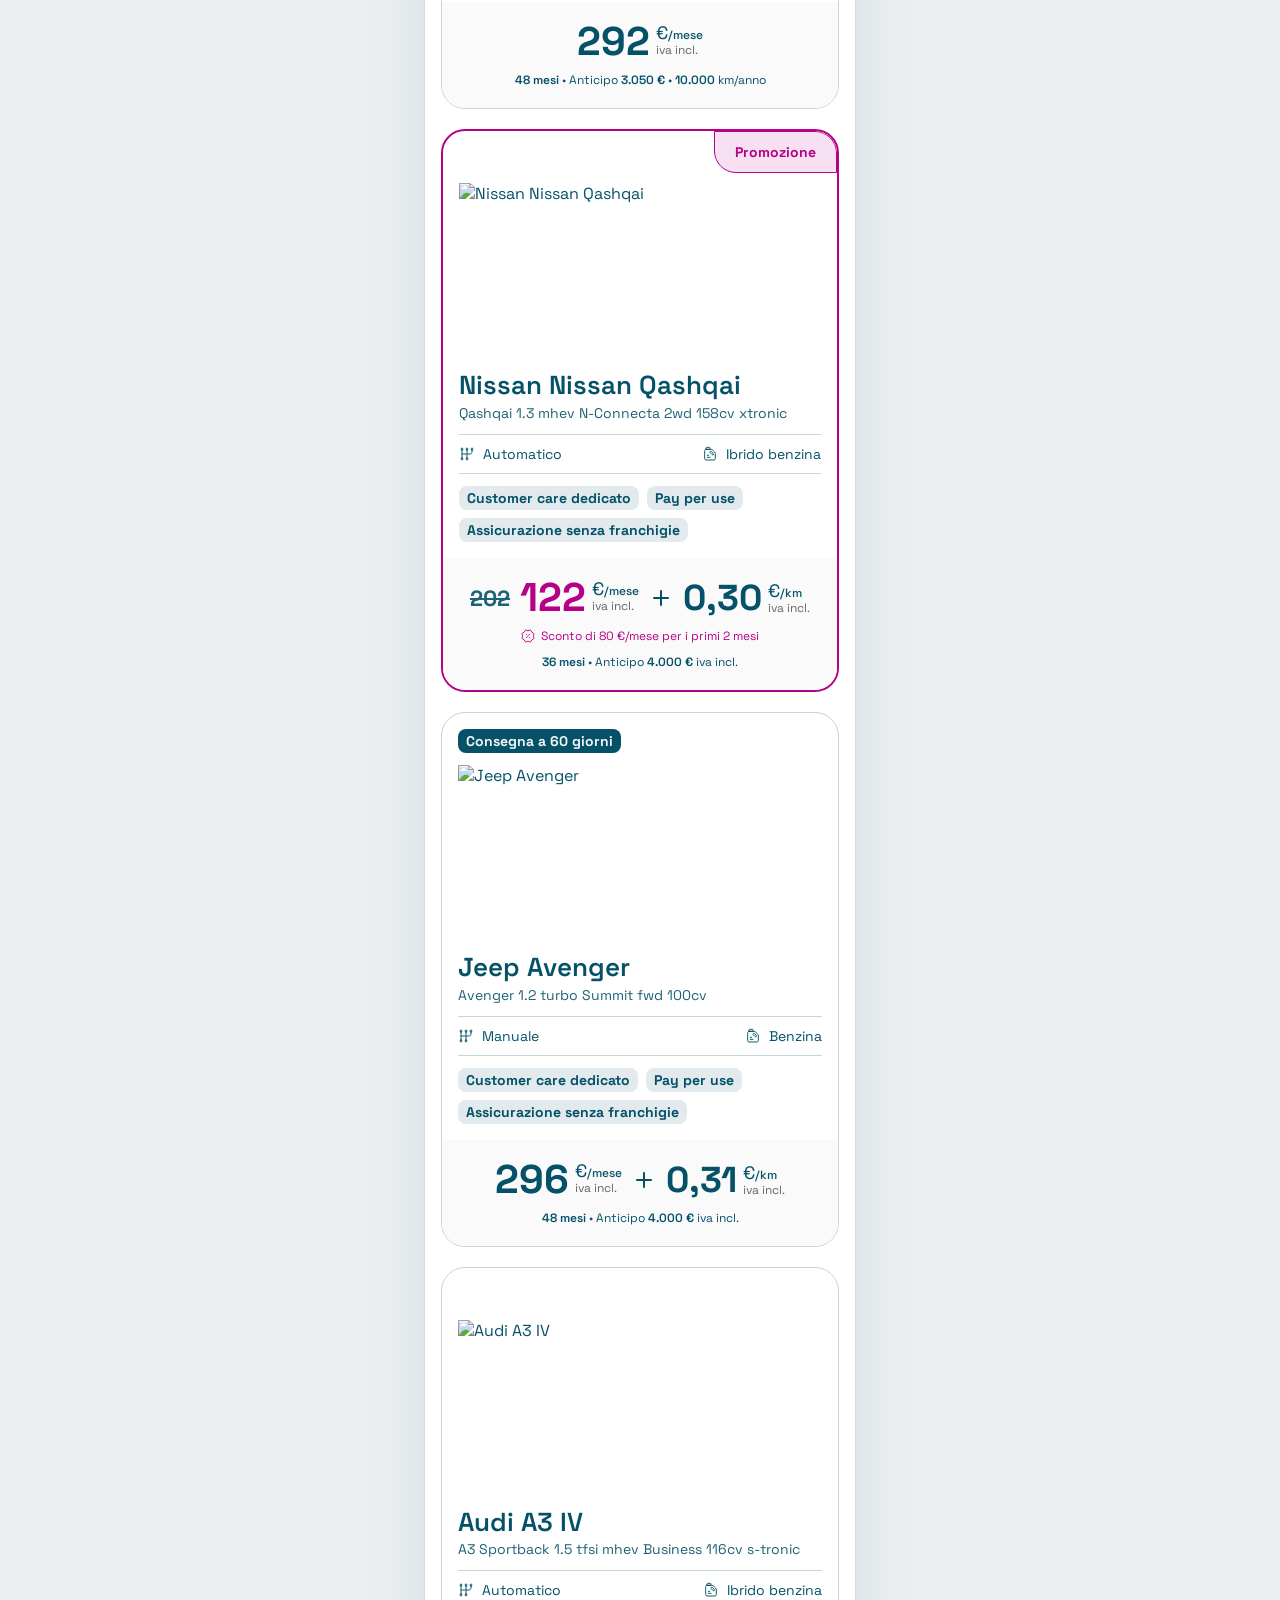
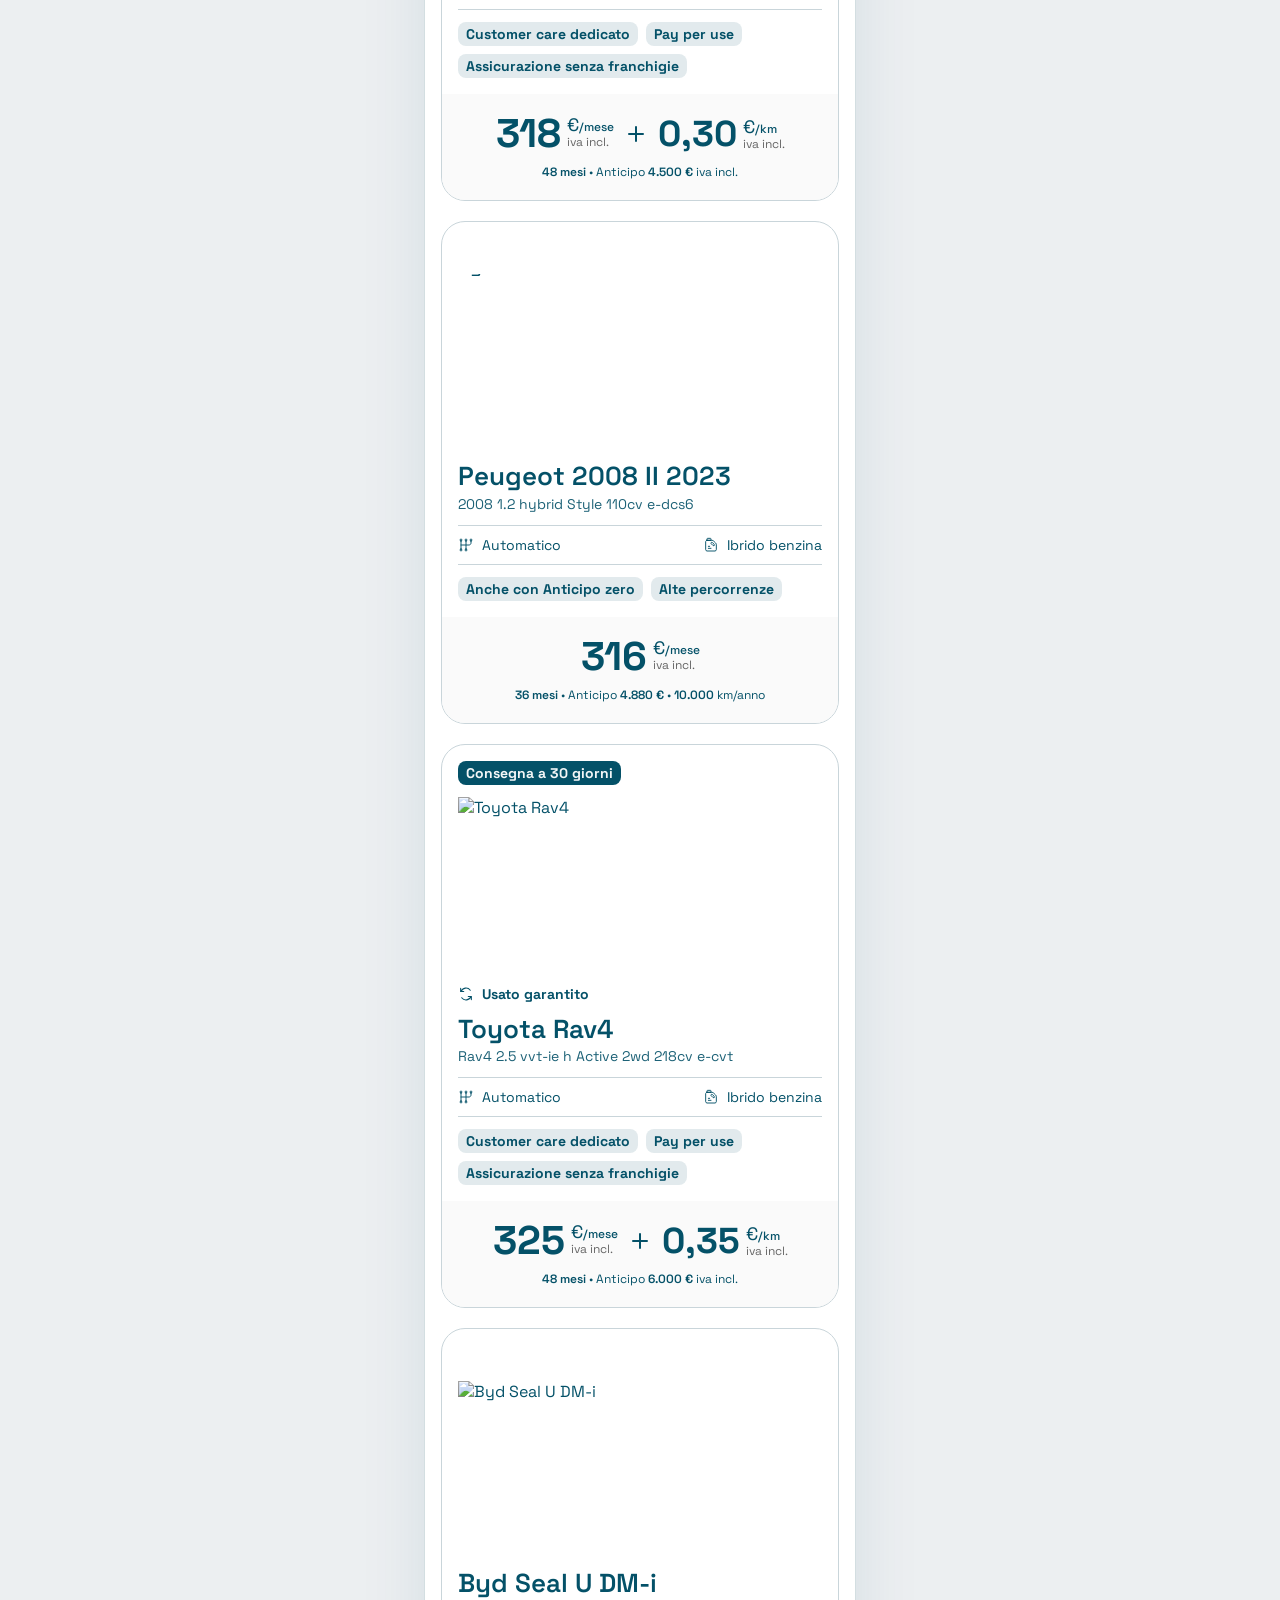
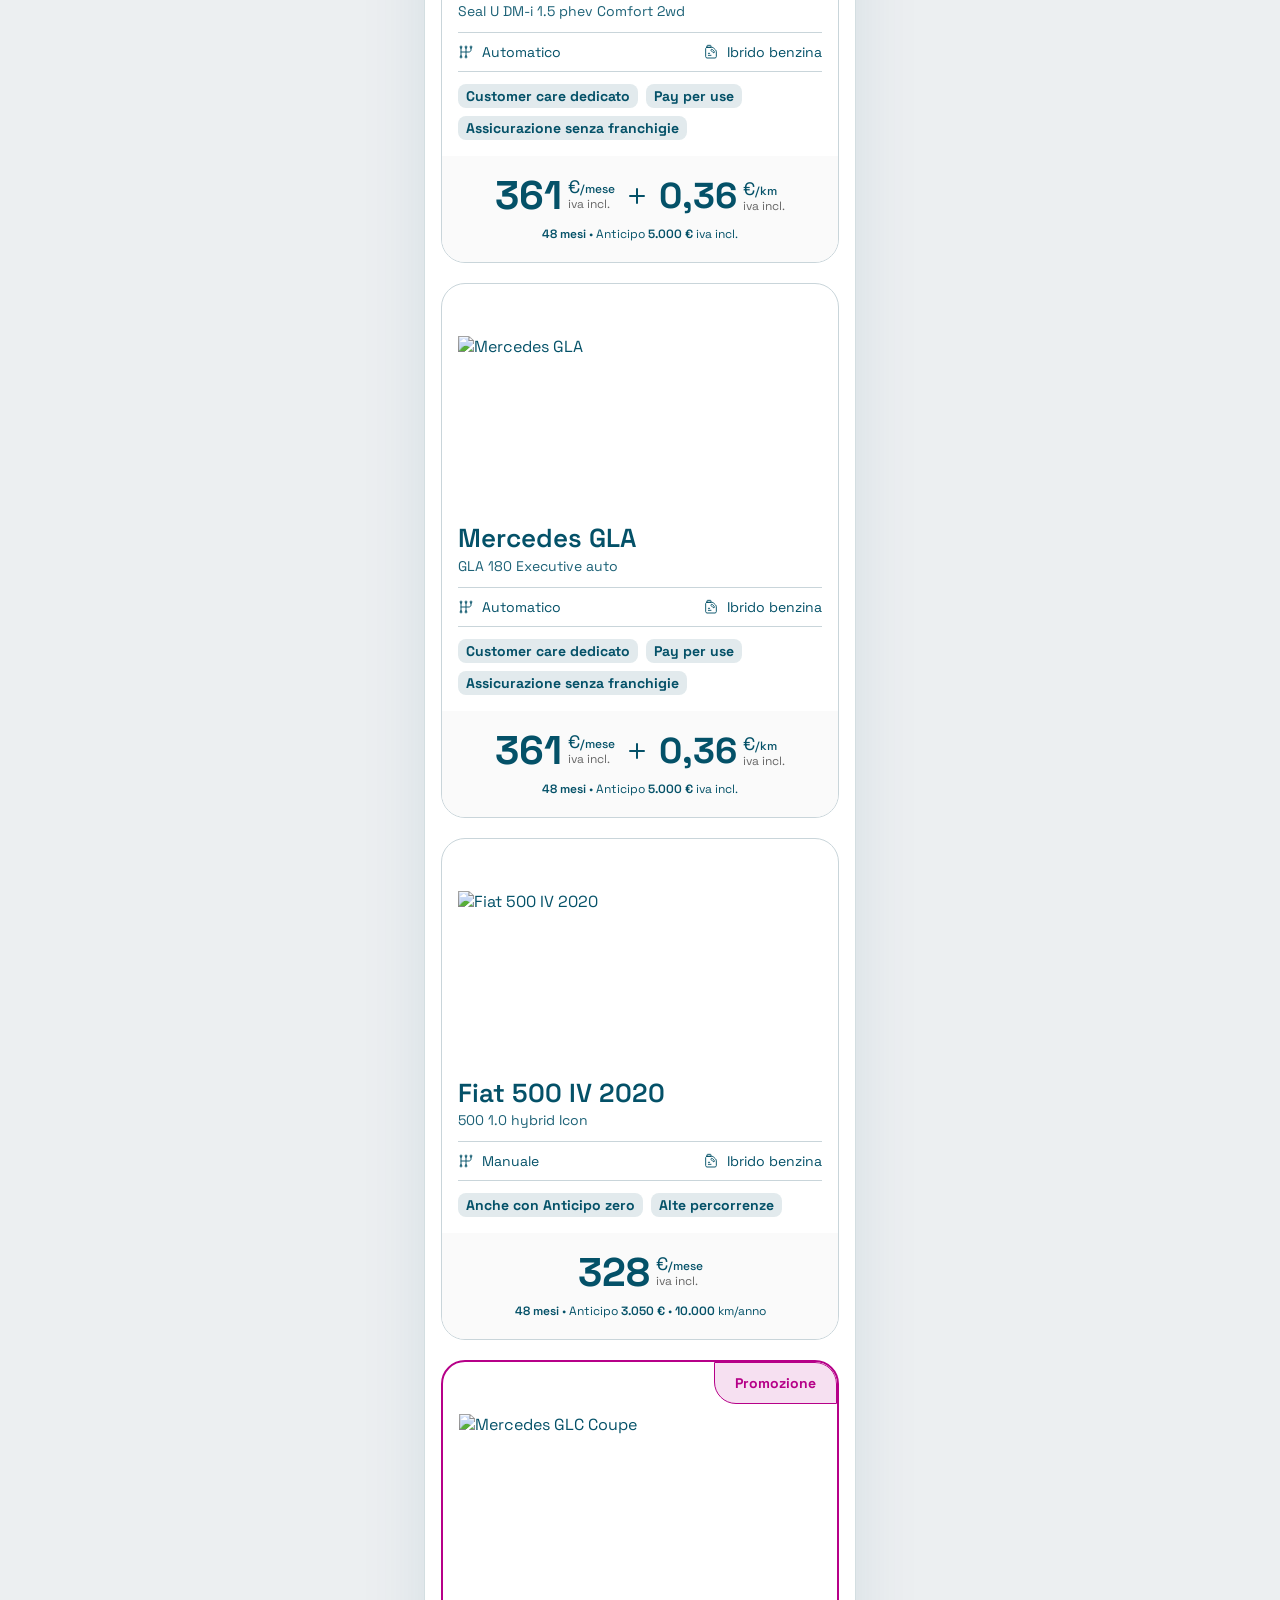
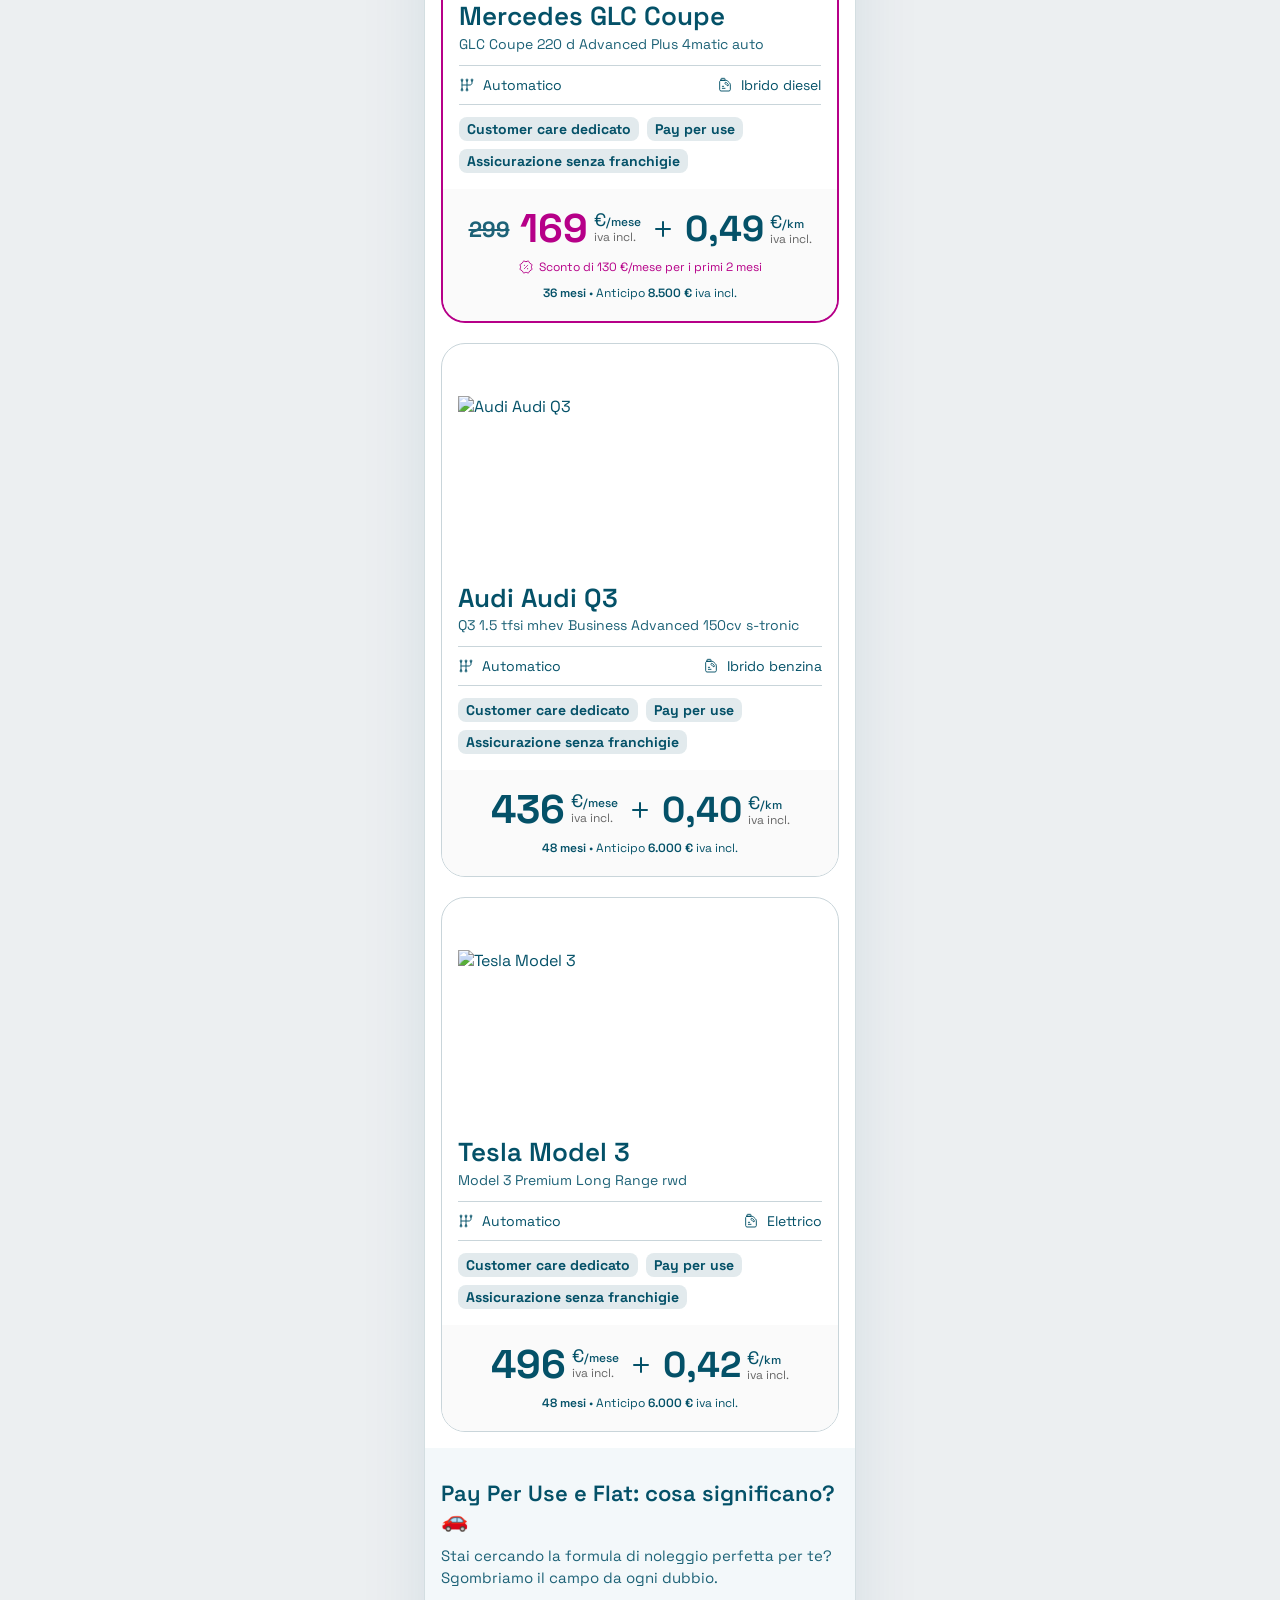
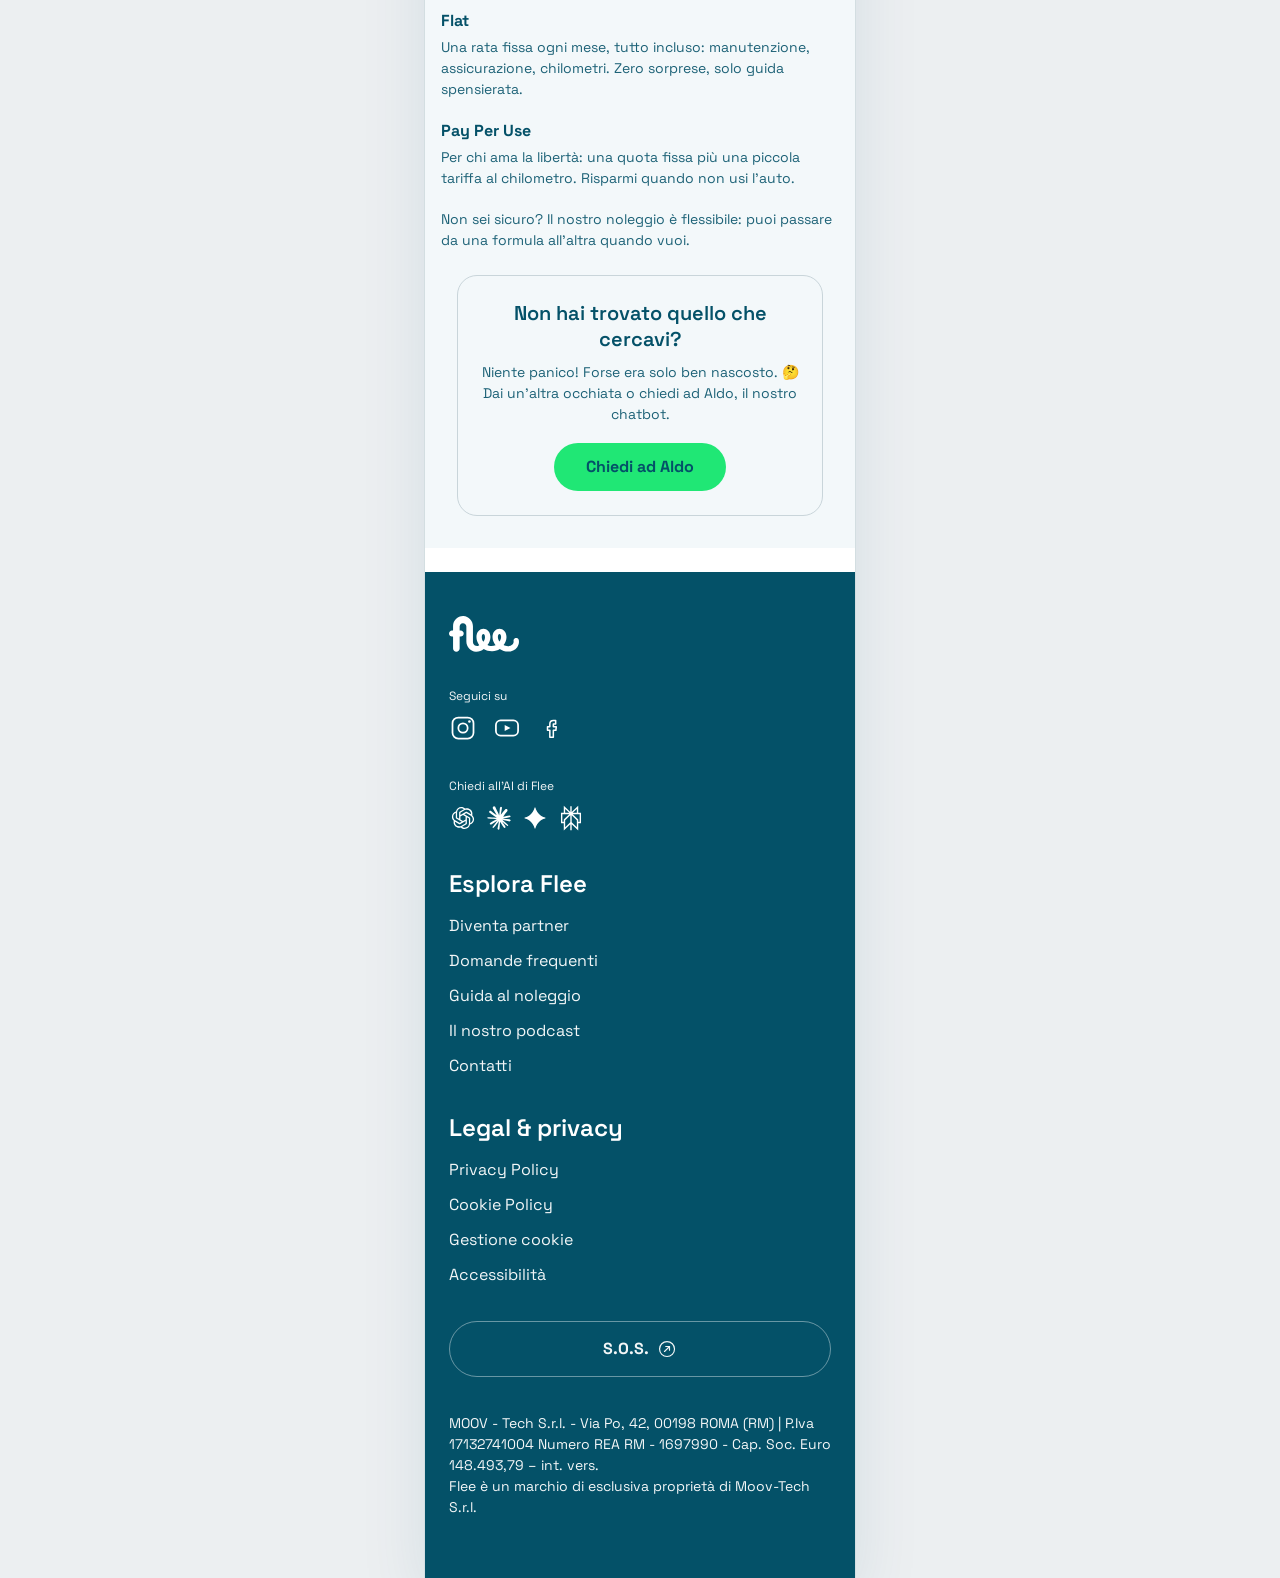
==== commit 1a1b230a: "Filtros: opciones curadas/ordenadas como filter-panel-preview (Alimentazione agrupa híbridos en Ibri" ====
--- a/m-catalogo.html
+++ b/m-catalogo.html
@@ -168,14 +168,24 @@
         </a>`;
     }
 
-    /* ---------- filtros (según filter-panel-preview) ---------- */
-    const uniq = (key) => [...new Set(cars.map(c => c[key]).filter(Boolean))].sort();
+    /* ---------- filtros (según filter-panel-preview.html) ---------- */
+    // opciones en orden fijo (como el panel de referencia), filtradas a las presentes en los datos
+    const present = (key, order) => order.filter(v => cars.some(c => c[key] === v));
+    // Alimentazione: etiquetas limpias de la referencia → valores reales de los datos
+    const FUEL_MAP = {
+      'Benzina': ['Benzina'],
+      'Diesel': ['Diesel'],
+      'Ibrida': ['Ibrido benzina', 'Ibrido diesel'],
+      'Elettrica': ['Elettrico'],
+      'GPL': ['GPL'],
+    };
+    const fuelOpts = Object.keys(FUEL_MAP).filter(l => FUEL_MAP[l].some(v => cars.some(c => c.fuel === v)));
     const SECTIONS = [
       { key: 'rata', label: 'Tipo di rata', opts: ['A consumo', 'Fisso'] },
-      { key: 'typology', label: 'Tipologia veicolo', opts: uniq('typology') },
-      { key: 'fuel', label: 'Alimentazione', opts: uniq('fuel') },
-      { key: 'gearbox', label: 'Cambio', opts: uniq('gearbox') },
-      { key: 'brand', label: 'Brand', opts: uniq('brand') },
+      { key: 'typology', label: 'Tipologia veicolo', opts: present('typology', ['Citycar', 'Compatta', 'Crossover', 'SUV', 'Berlina', 'Wagon']) },
+      { key: 'fuel', label: 'Alimentazione', opts: fuelOpts },
+      { key: 'gearbox', label: 'Cambio', opts: present('gearbox', ['Manuale', 'Automatico']) },
+      { key: 'brand', label: 'Brand', opts: [...new Set(cars.map(c => c.brand).filter(Boolean))].sort() },
     ];
     const TOGGLES = [
       { key: 'fastDelivery', label: 'Consegna a breve' },
@@ -250,7 +260,8 @@
         if (t === 'anticipoZero') { if (kindOf(c) !== 'broker') return false; }
         else if (!c[t]) return false;
       }
-      for (const key of ['typology', 'fuel', 'gearbox', 'brand'])
+      if (state.fuel.size && ![...state.fuel].some(l => FUEL_MAP[l].includes(c.fuel))) return false;
+      for (const key of ['typology', 'gearbox', 'brand'])
         if (state[key].size && !state[key].has(c[key])) return false;
       return matchesRata(c);
     }
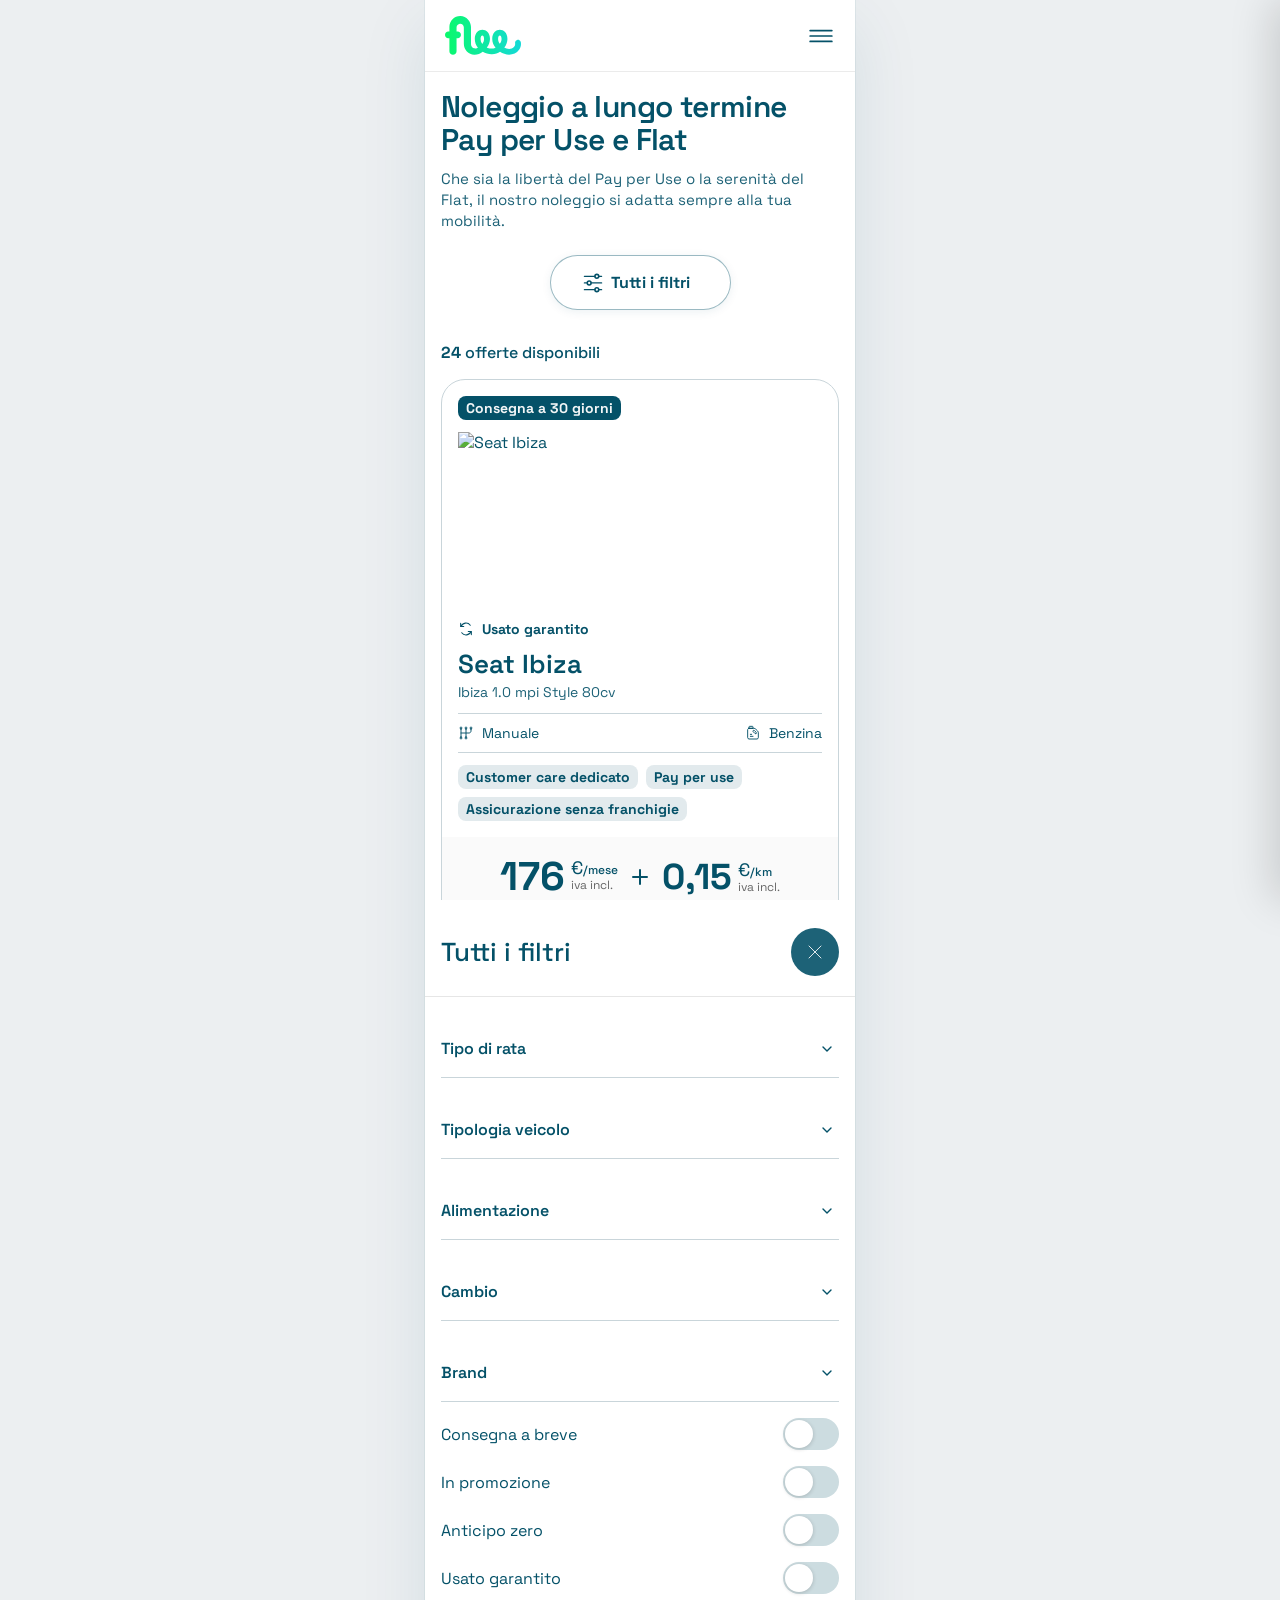
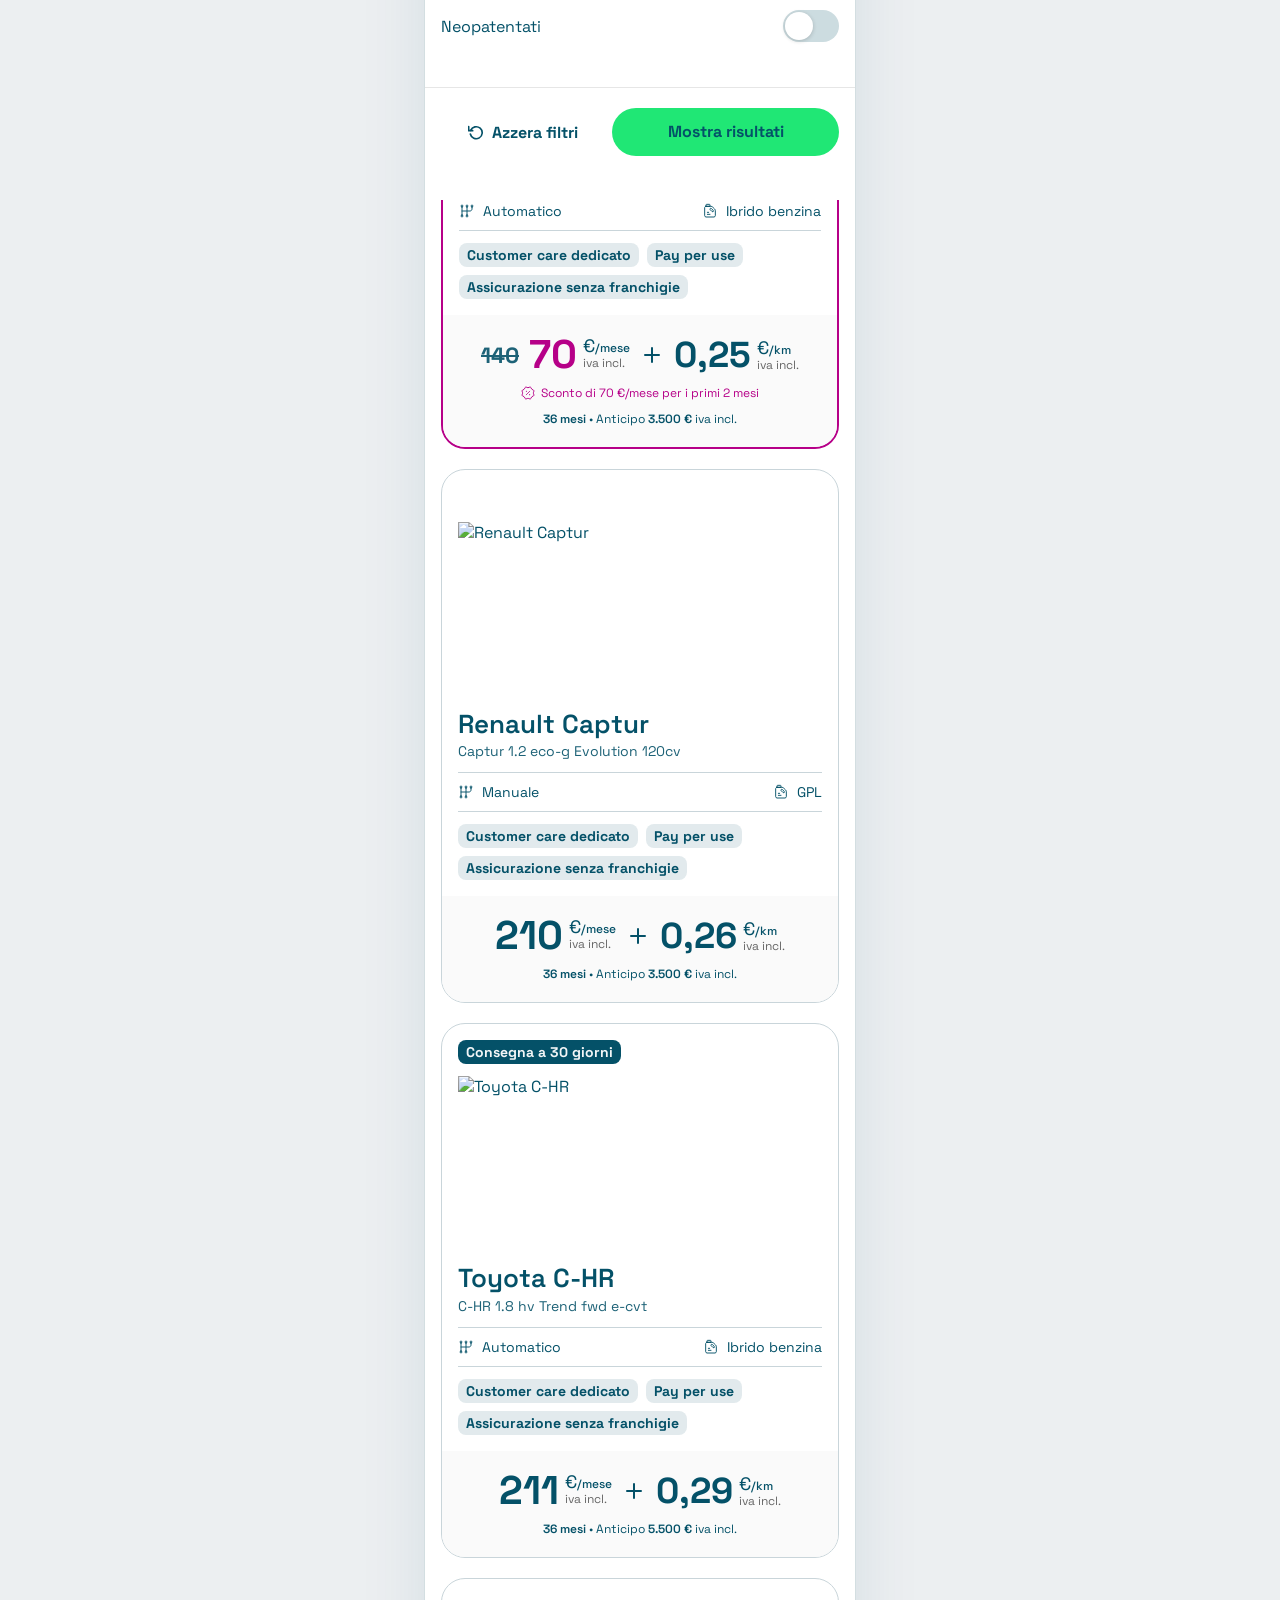
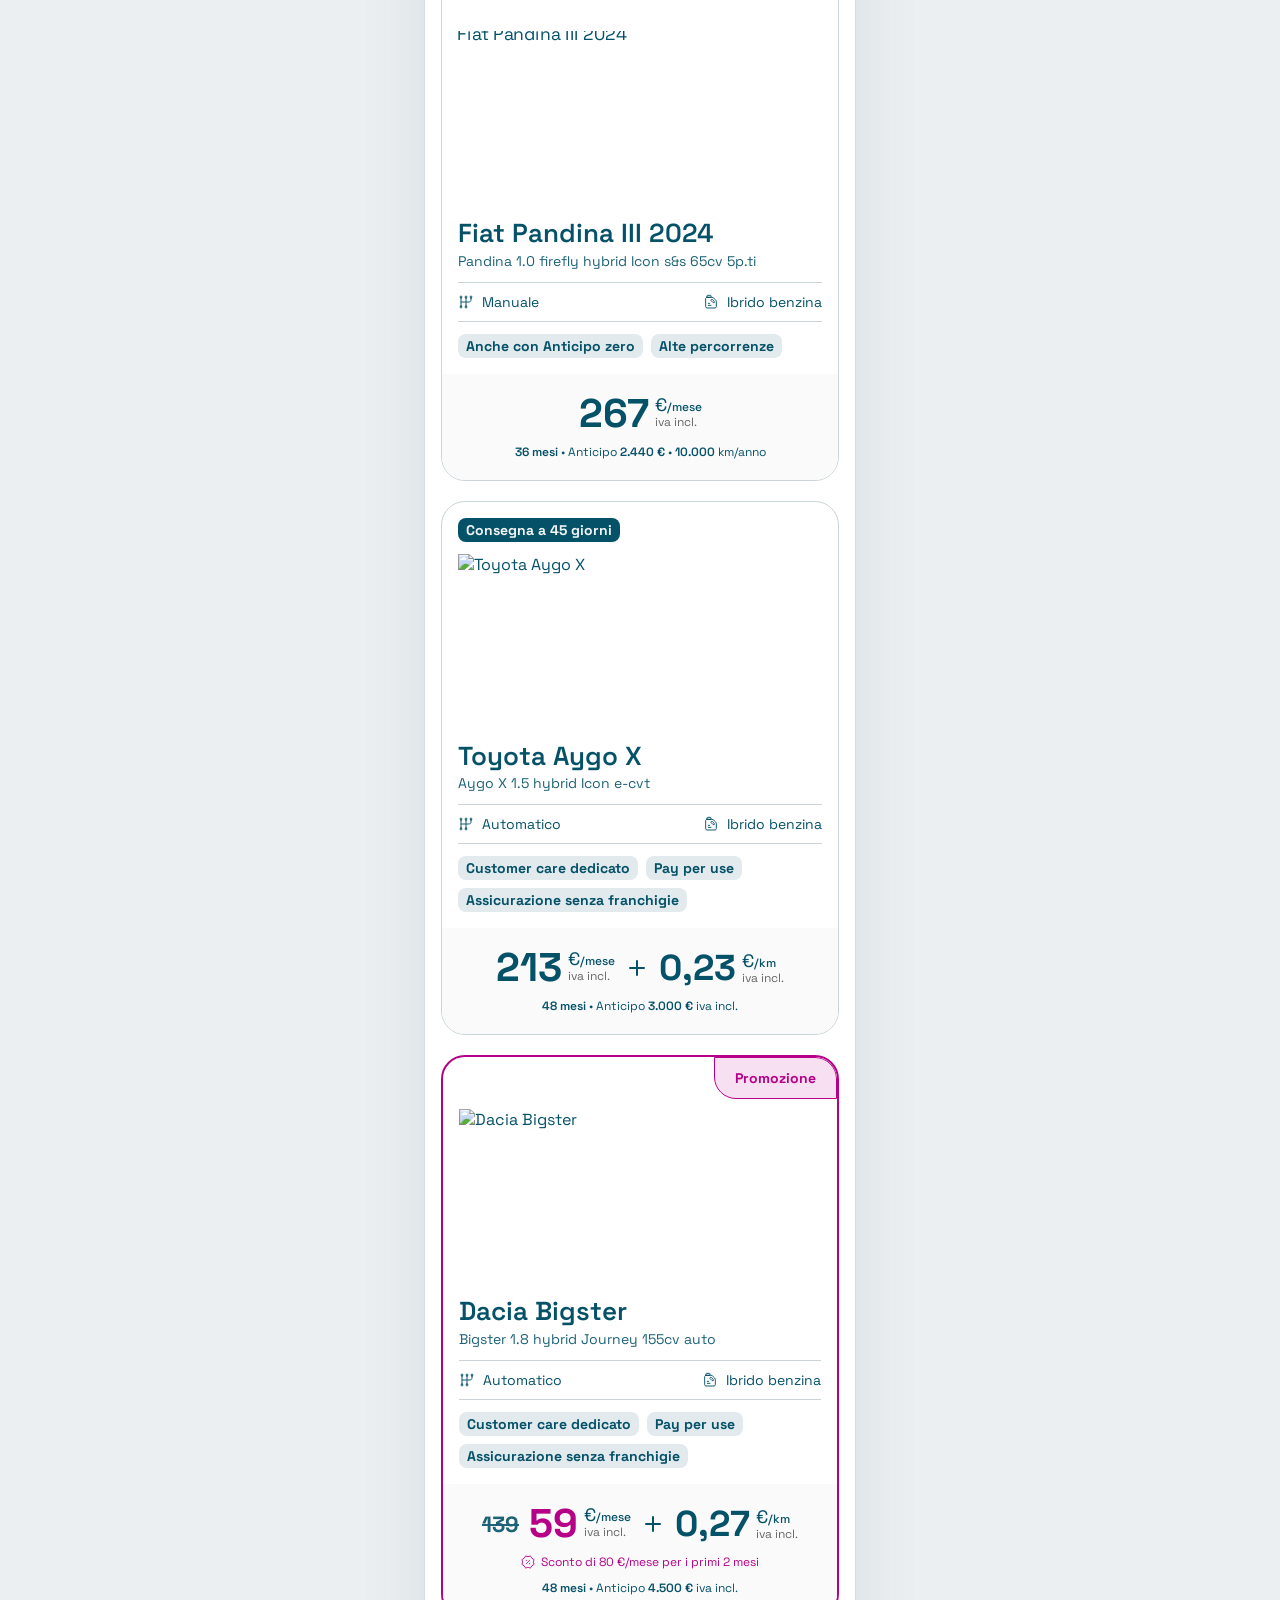
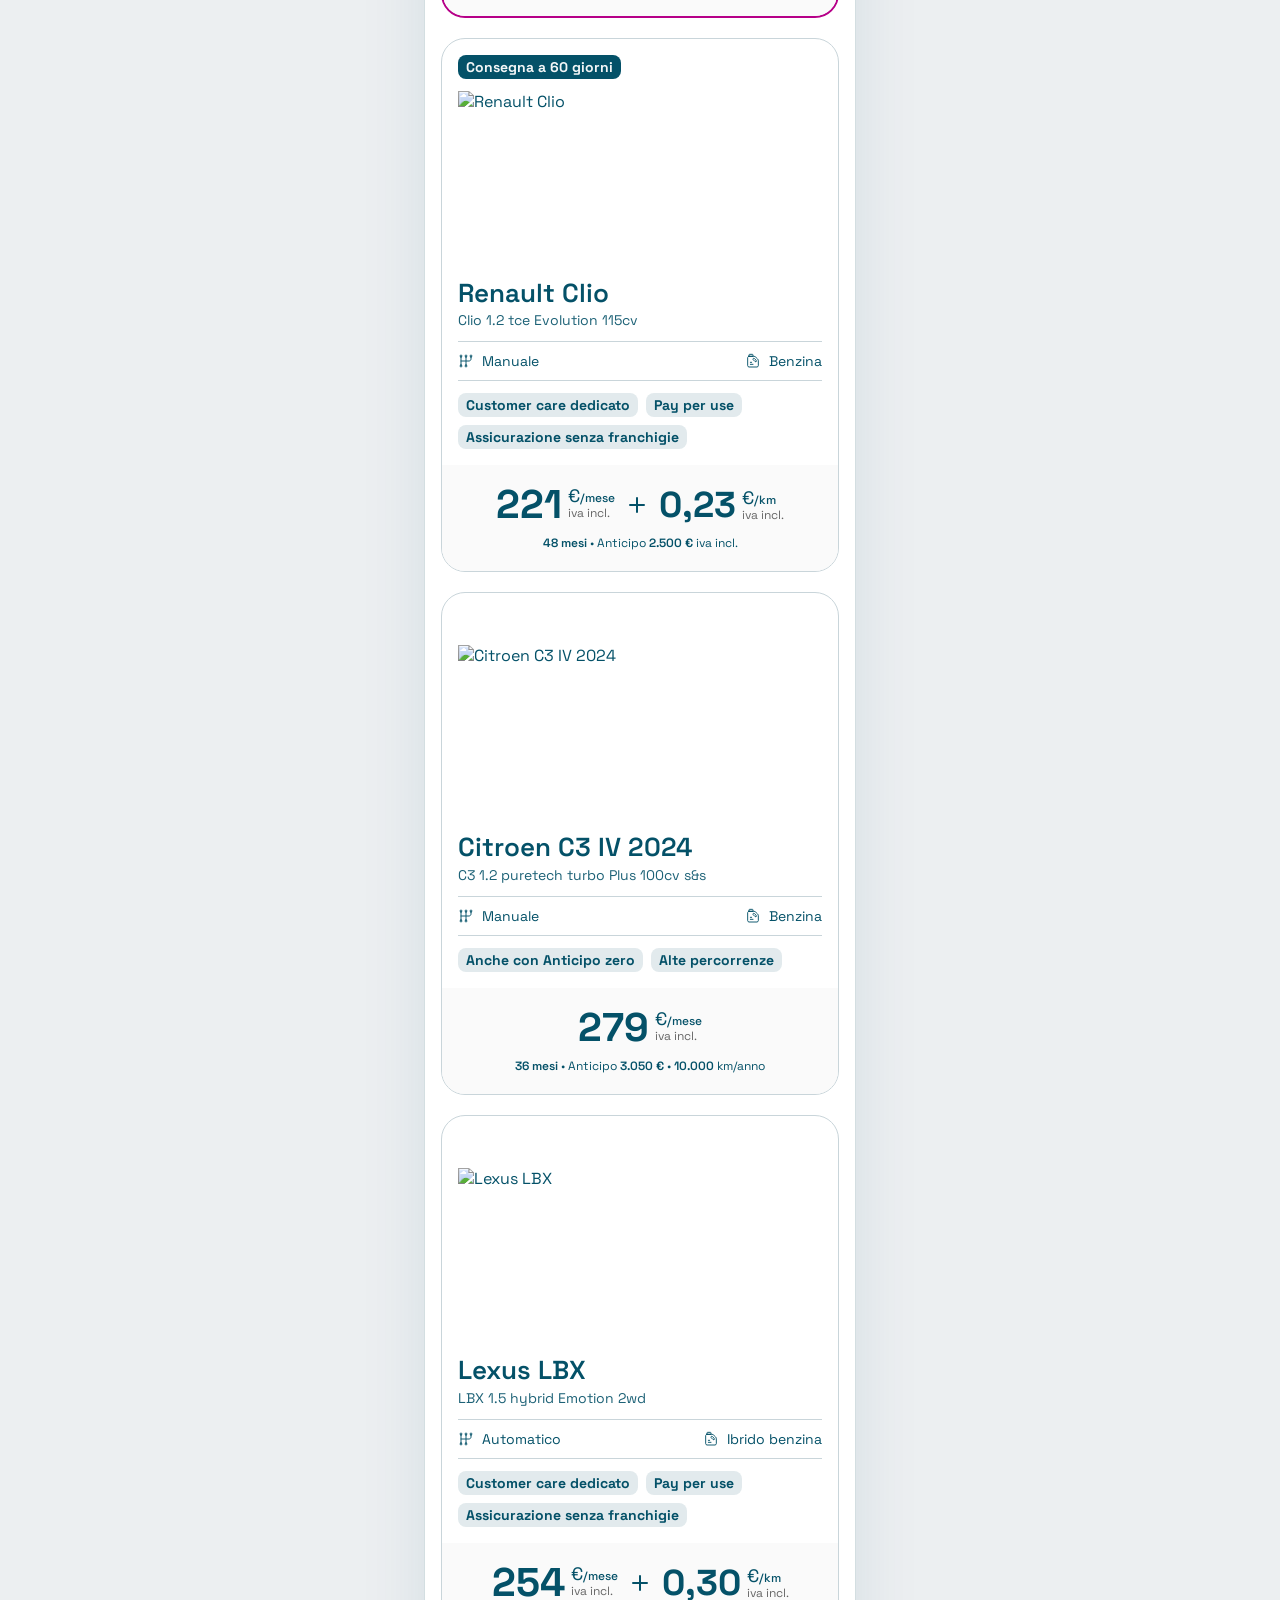
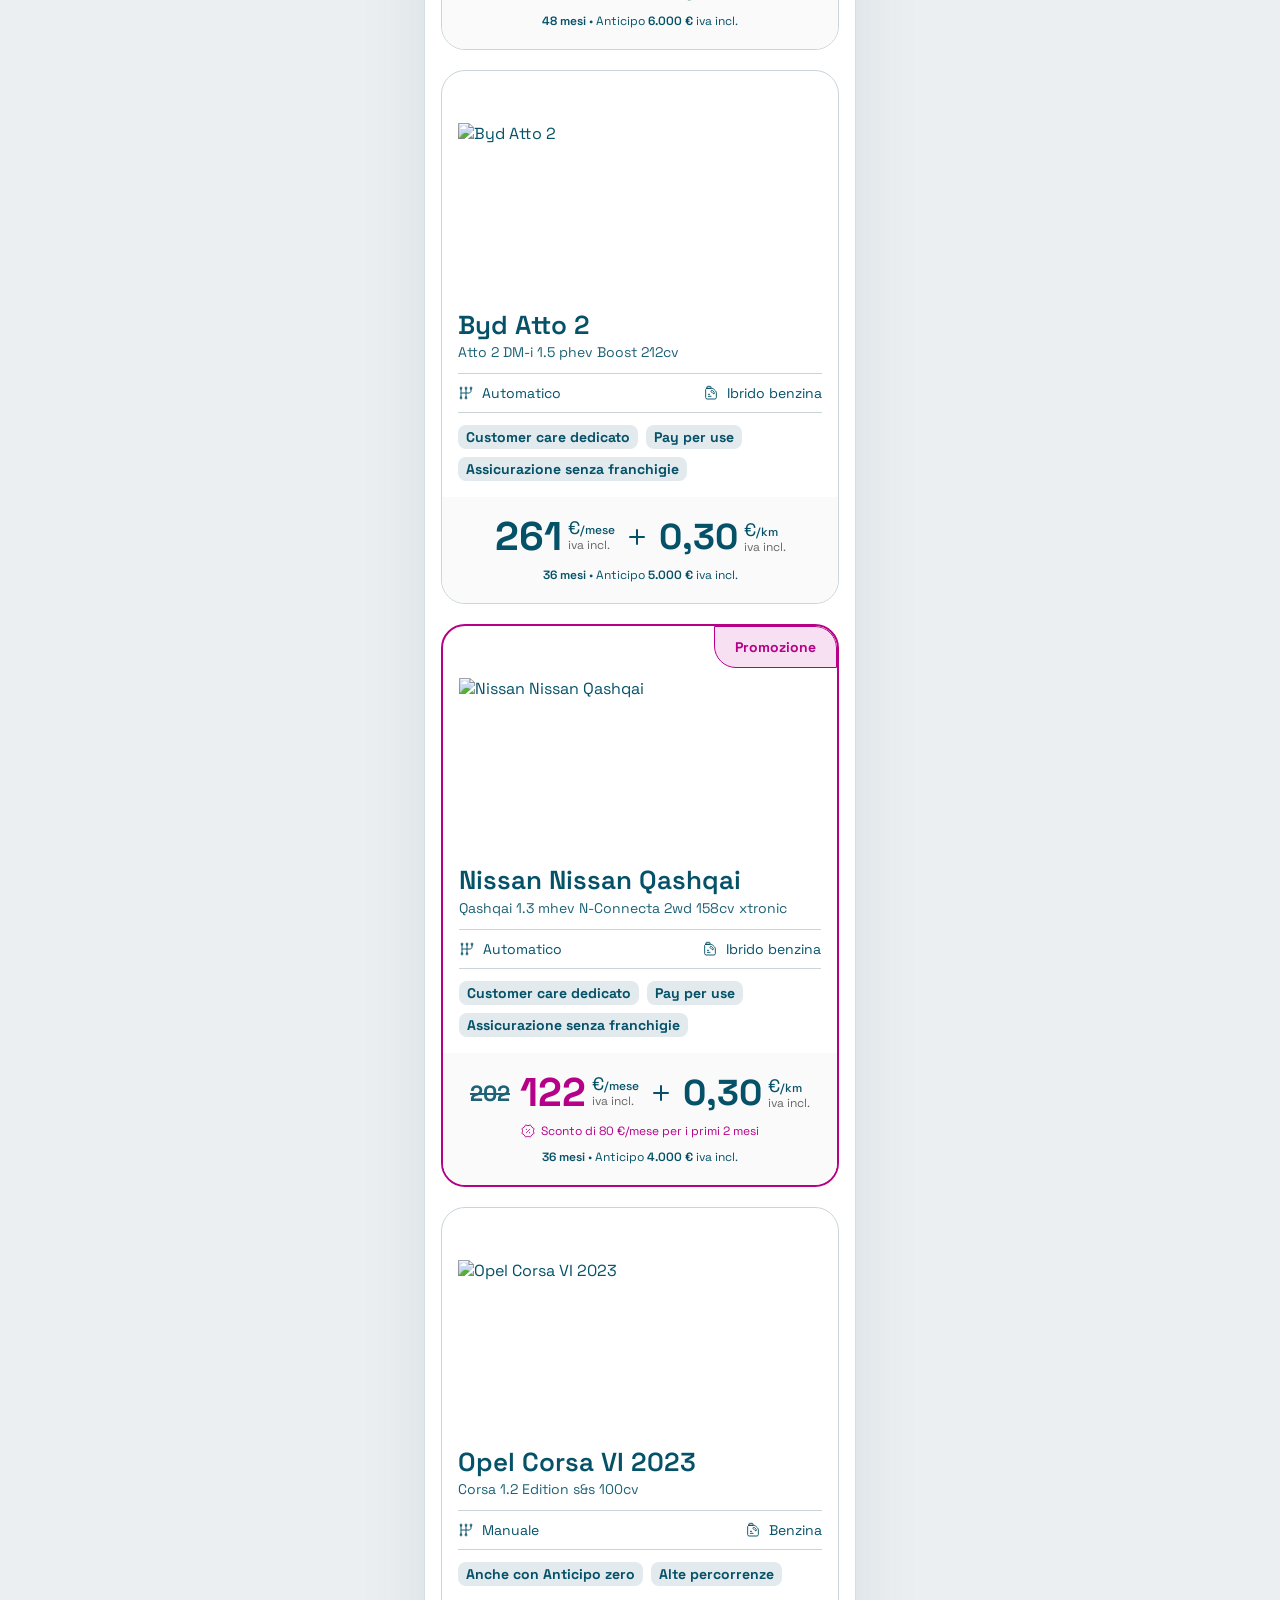
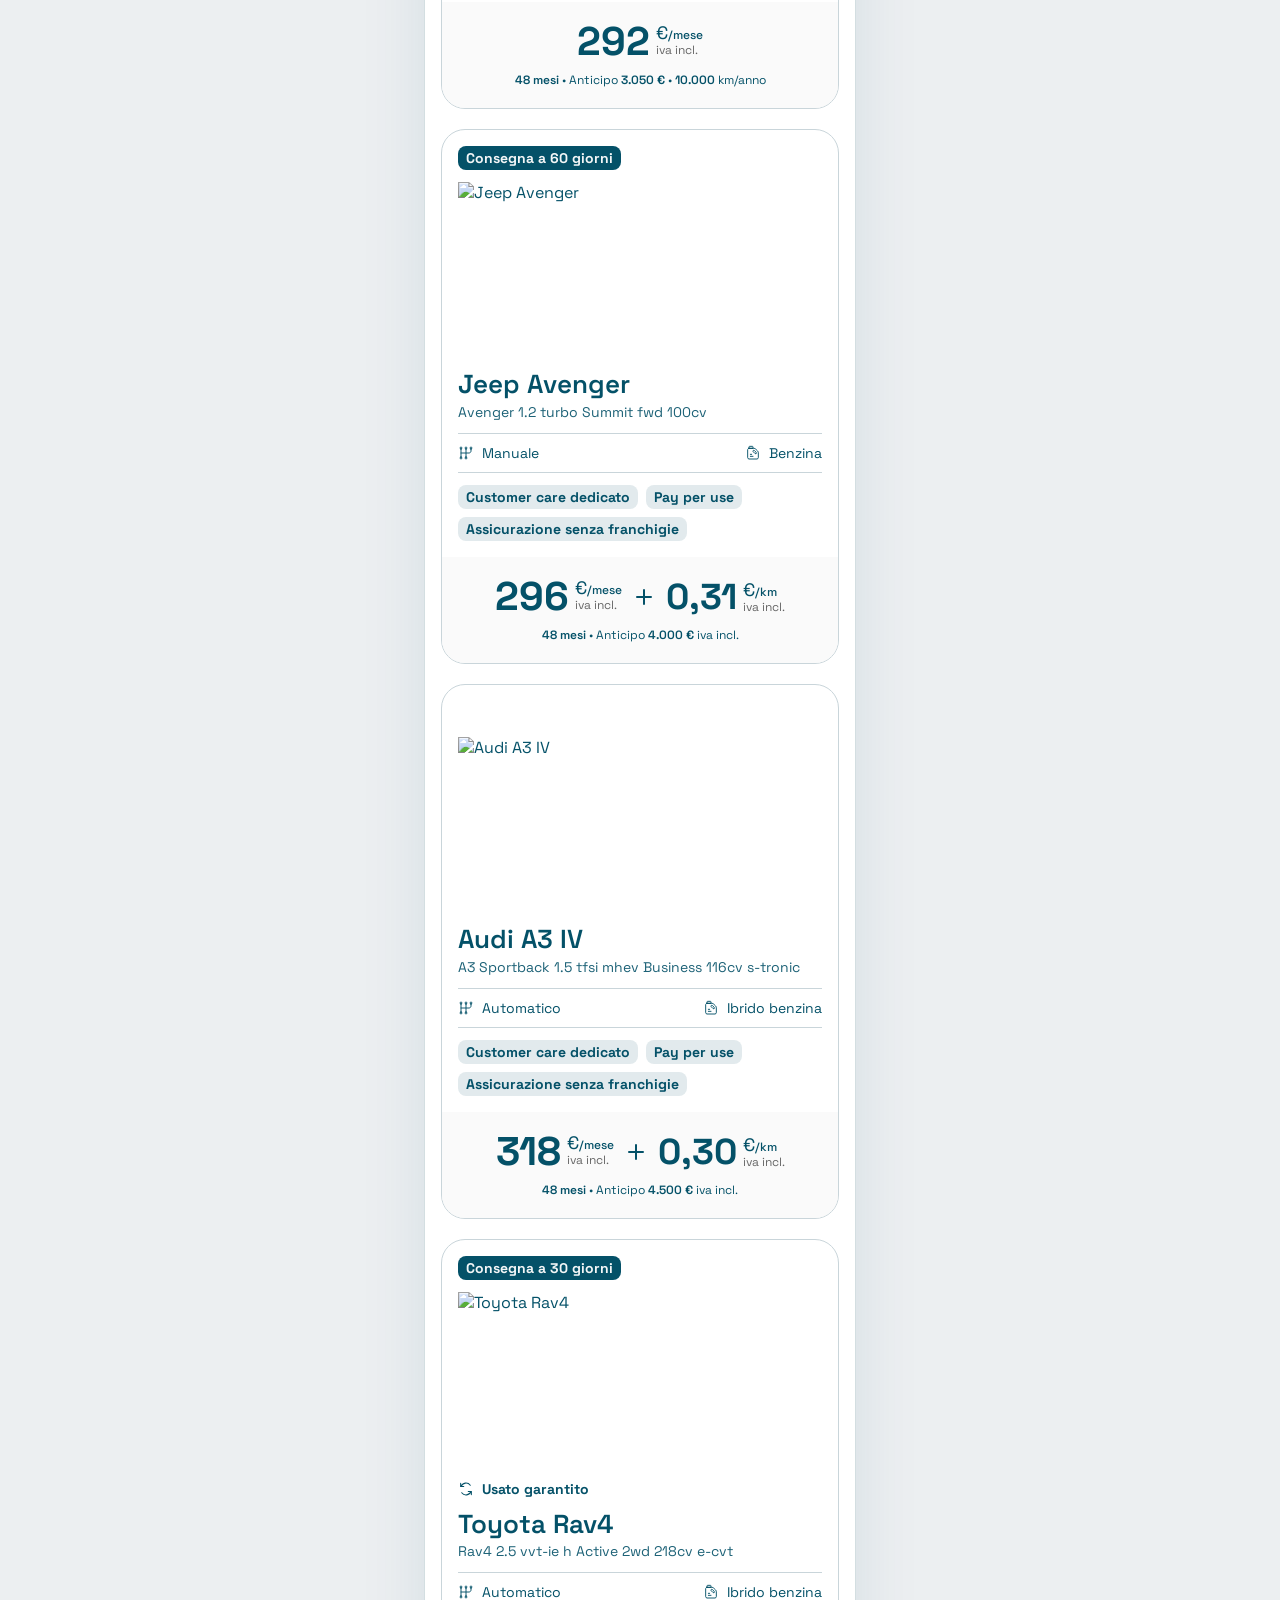
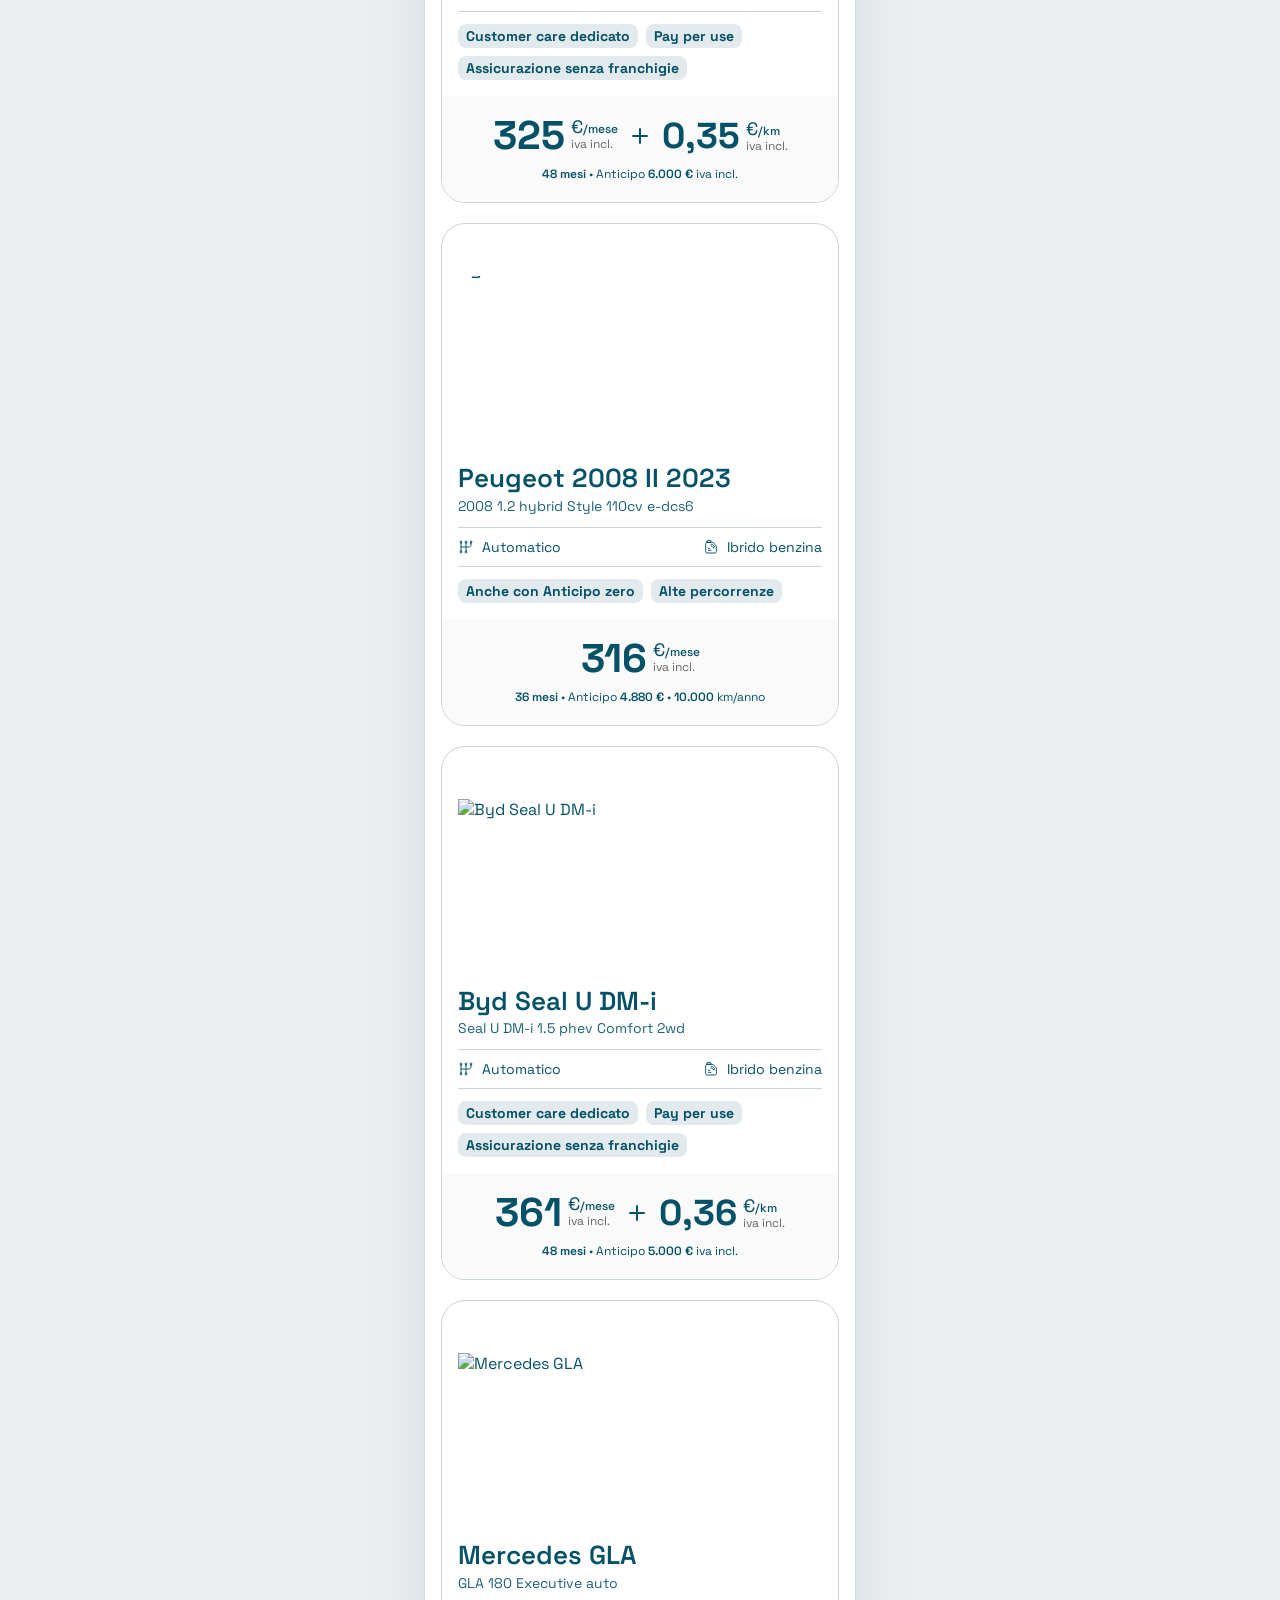
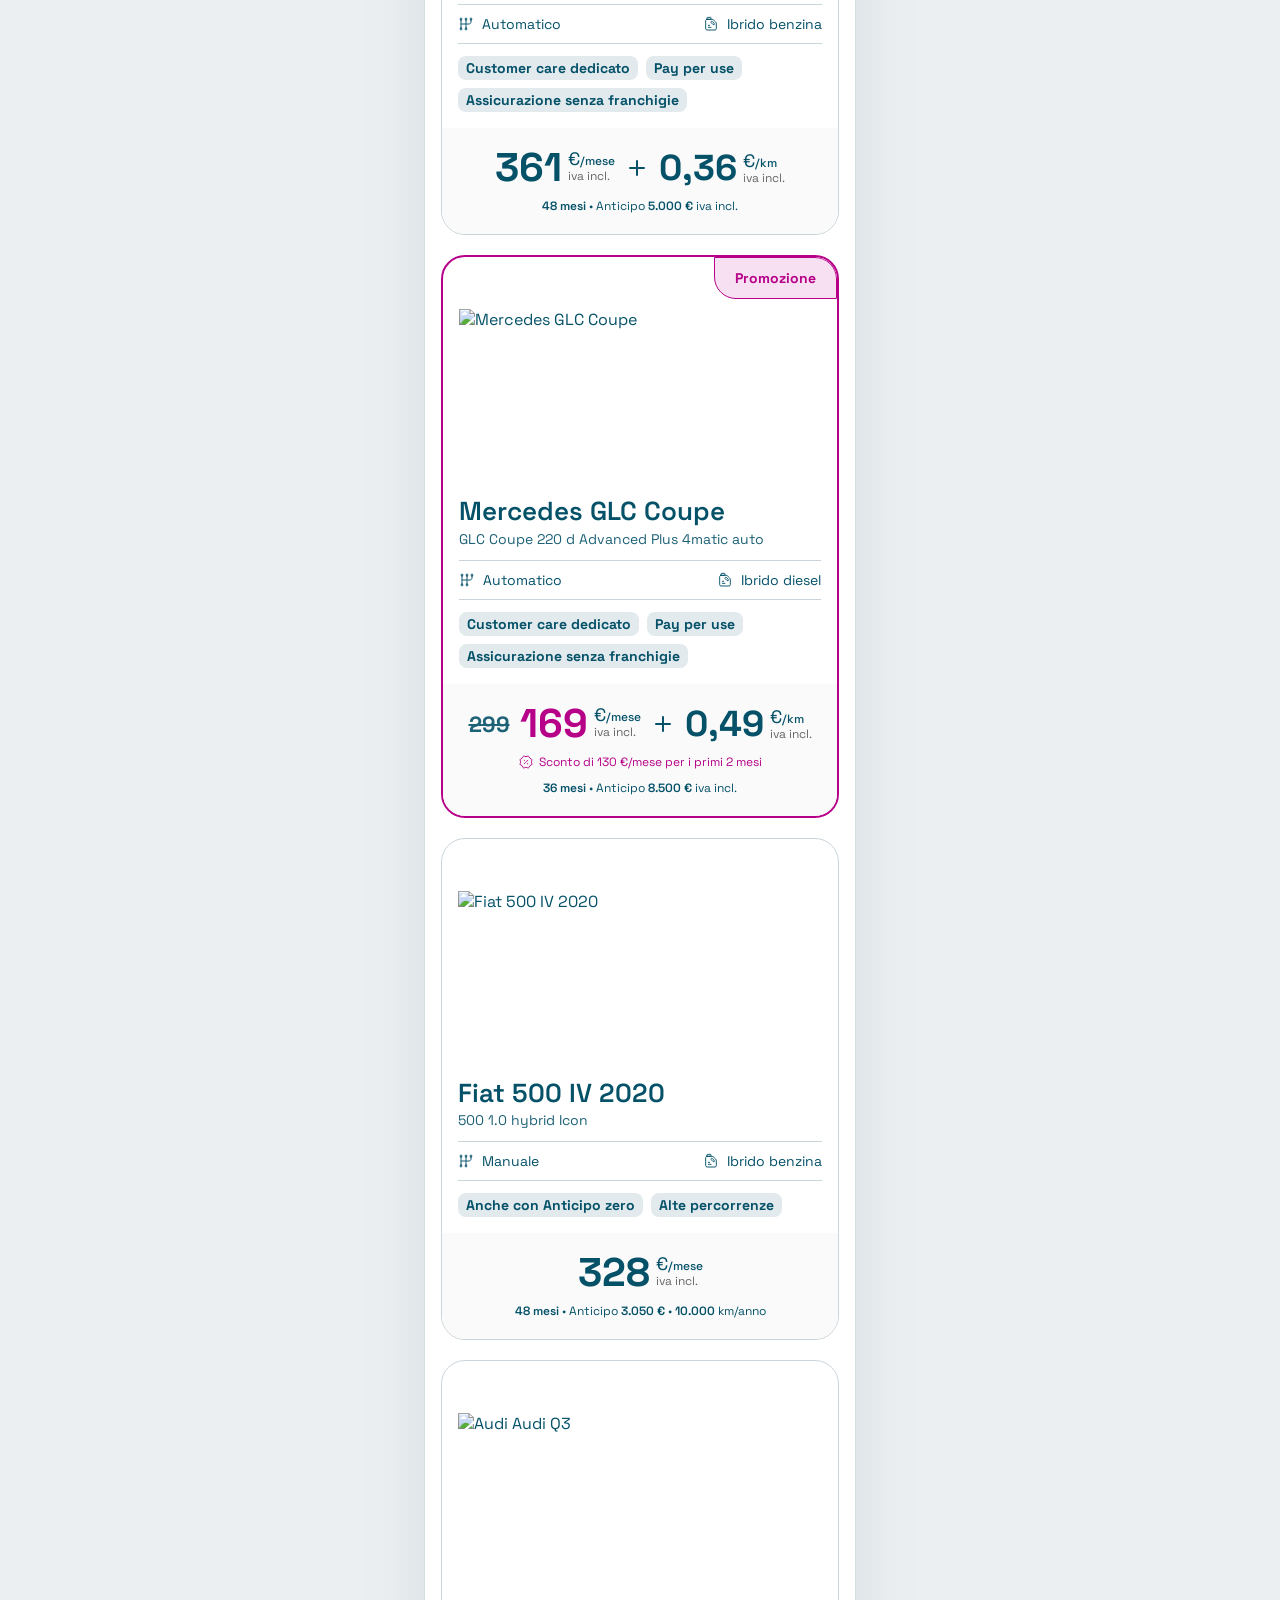
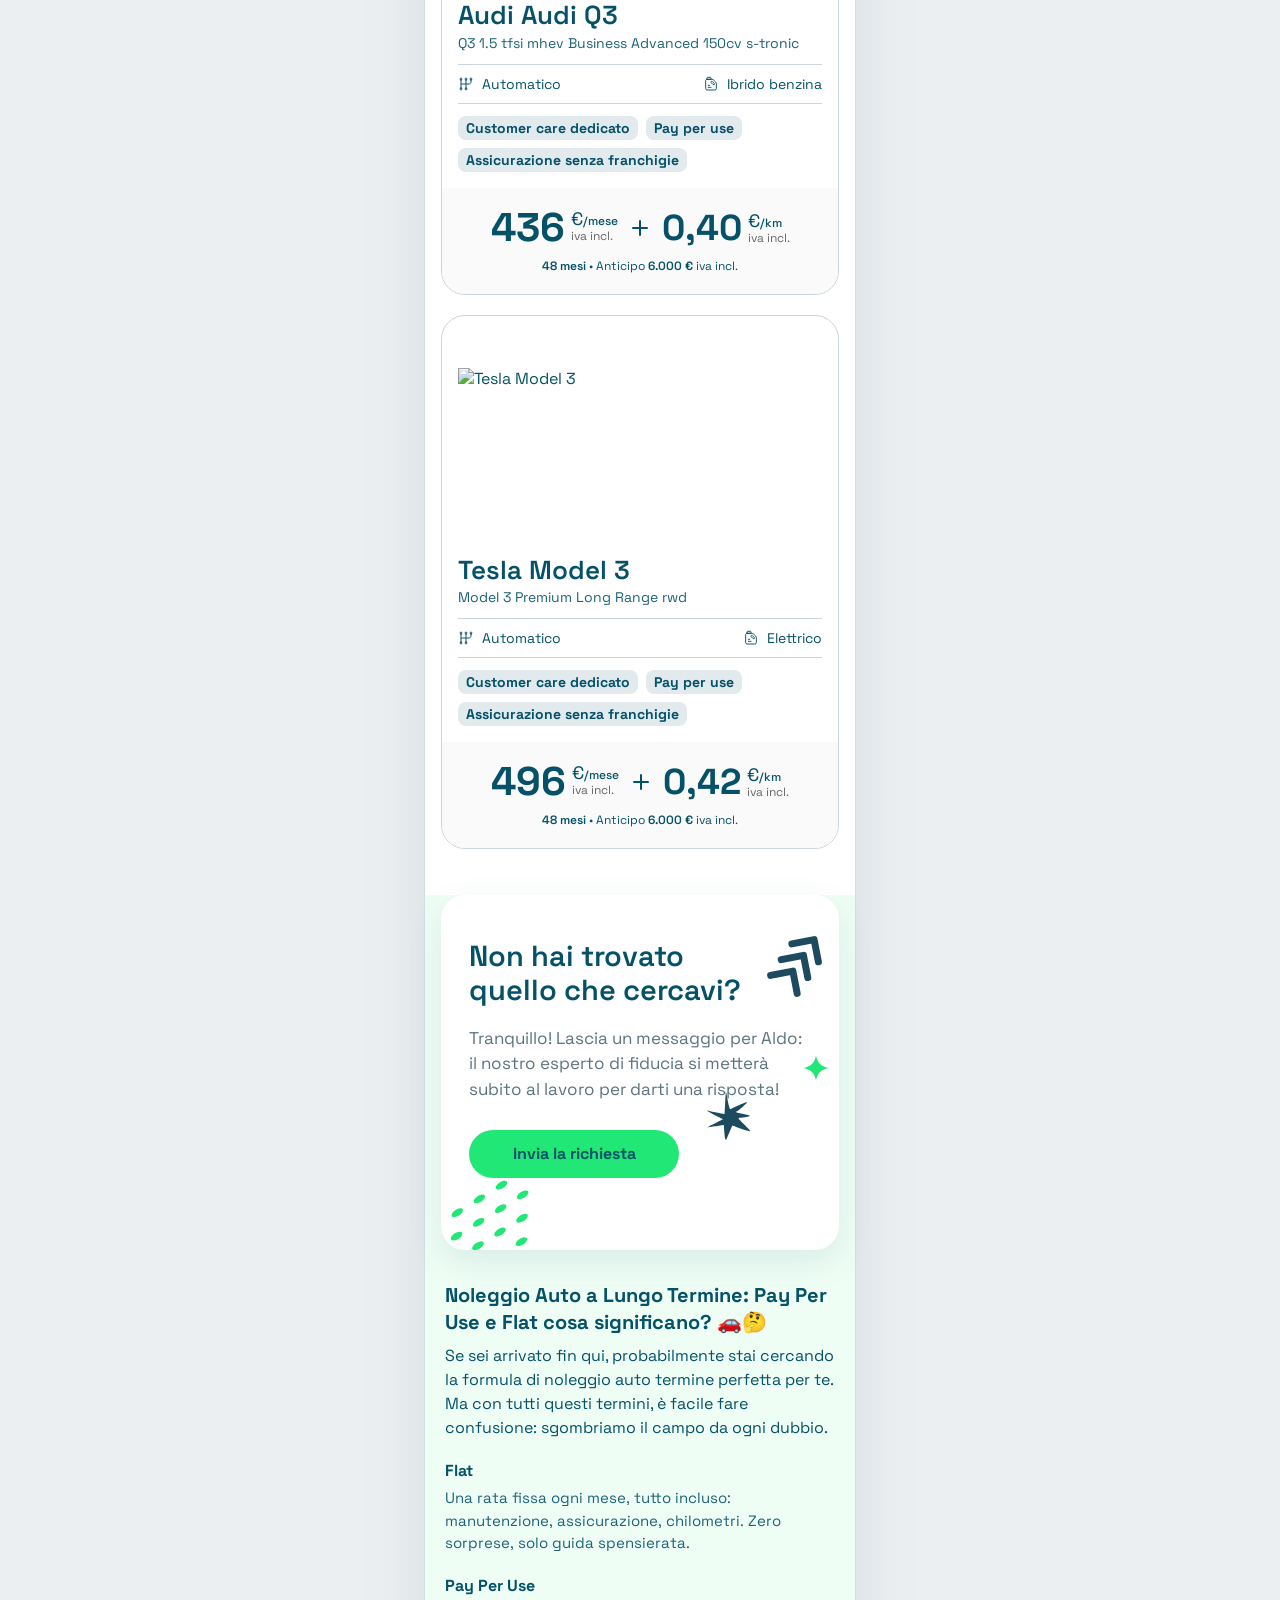
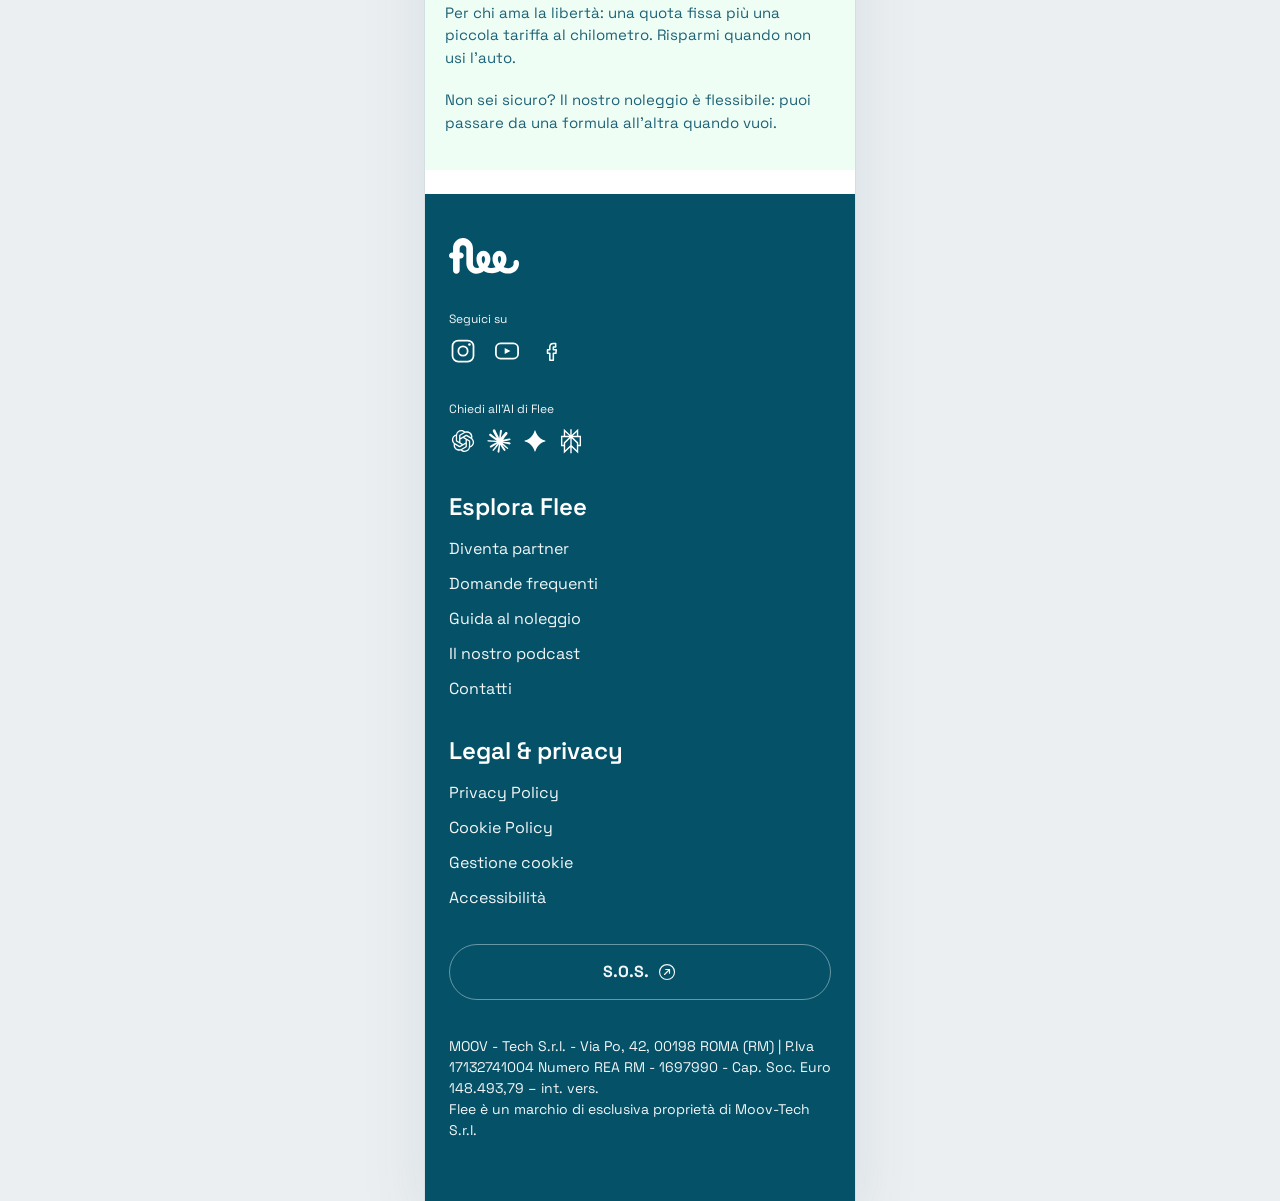
==== commit 0d0c5001: "Pre-footer catálogo como driveflee: card CTA Aldo con doodles + texto SEO sobre fondo verde" ====
--- a/m-catalogo.html
+++ b/m-catalogo.html
@@ -60,25 +60,53 @@
       <div class="m-cards" id="cards"></div>
       <p class="m-empty" id="empty" hidden>Nessuna offerta corrisponde ai filtri selezionati.</p>
 
-      <section class="m-seo">
-        <h2>Pay Per Use e Flat: cosa significano? 🚗</h2>
-        <p class="lead">Stai cercando la formula di noleggio perfetta per te? Sgombriamo il campo da ogni dubbio.</p>
-        <div class="block">
-          <h3>Flat</h3>
-          <p>Una rata fissa ogni mese, tutto incluso: manutenzione, assicurazione, chilometri. Zero sorprese, solo guida spensierata.</p>
+      <section class="m-precta">
+        <div class="m-ctacard">
+          <span class="doodle d-chevrons" aria-hidden="true">
+            <svg viewBox="0 0 44 66" fill="none" stroke="#1d4a5e" stroke-width="7" stroke-linecap="round" stroke-linejoin="round" xmlns="http://www.w3.org/2000/svg">
+              <path d="M6 22L22 6L38 22"/><path d="M6 41L22 25L38 41"/><path d="M6 60L22 44L38 60"/>
+            </svg>
+          </span>
+          <span class="doodle d-spark" aria-hidden="true">
+            <svg viewBox="0 0 28 28" fill="#20e775" xmlns="http://www.w3.org/2000/svg">
+              <path d="M14 0C15 8 20 13 28 14C20 15 15 20 14 28C13 20 8 15 0 14C8 13 13 8 14 0Z"/>
+            </svg>
+          </span>
+          <span class="doodle d-burst" aria-hidden="true">
+            <svg viewBox="0 0 31 34" fill="#1d4a5e" xmlns="http://www.w3.org/2000/svg">
+              <path d="M13.6711 33.5048L17.8436 23.7902C17.8436 23.7902 29.9721 28.5932 30.3858 27.6301C30.7995 26.6669 21.0749 18.5723 22.3653 18.3929C23.6639 18.217 32.5597 17.5517 29.5391 16.3805C29.5391 16.3805 18.47 14.3313 20.4504 14.0373C22.4271 13.7515 28.2971 7.52027 28.2971 7.52027C28.2971 7.52027 29.5605 5.9799 16.7427 12.1153C15.0806 12.9117 13.4072 -4.14237 13.141 0.952146C12.8748 6.04667 12.3661 15.6156 12.3661 15.6156C12.3661 15.6156 5.63764 14.5119 0.916816 13.2539C-3.80401 11.996 11.2397 19.323 11.2397 19.323C11.2397 19.323 -0.502939 25.2152 0.239631 25.1136C0.974017 25.0083 11.8784 23.4407 11.8784 23.4407C11.8784 23.4407 12.4326 36.3658 13.6665 33.4929L13.6711 33.5048Z"/>
+            </svg>
+          </span>
+          <span class="doodle d-dots" aria-hidden="true">
+            <svg viewBox="0 0 120 96" fill="#20e775" xmlns="http://www.w3.org/2000/svg">
+              <g transform="rotate(-32 60 48)">
+                <ellipse cx="12" cy="12" rx="6" ry="3"/><ellipse cx="36" cy="12" rx="6" ry="3"/><ellipse cx="60" cy="12" rx="6" ry="3"/><ellipse cx="84" cy="12" rx="6" ry="3"/><ellipse cx="108" cy="12" rx="6" ry="3"/>
+                <ellipse cx="24" cy="30" rx="6" ry="3"/><ellipse cx="48" cy="30" rx="6" ry="3"/><ellipse cx="72" cy="30" rx="6" ry="3"/><ellipse cx="96" cy="30" rx="6" ry="3"/>
+                <ellipse cx="12" cy="48" rx="6" ry="3"/><ellipse cx="36" cy="48" rx="6" ry="3"/><ellipse cx="60" cy="48" rx="6" ry="3"/><ellipse cx="84" cy="48" rx="6" ry="3"/>
+                <ellipse cx="24" cy="66" rx="6" ry="3"/><ellipse cx="48" cy="66" rx="6" ry="3"/><ellipse cx="72" cy="66" rx="6" ry="3"/>
+                <ellipse cx="36" cy="84" rx="6" ry="3"/><ellipse cx="60" cy="84" rx="6" ry="3"/>
+              </g>
+            </svg>
+          </span>
+          <h2>Non hai trovato quello che cercavi?</h2>
+          <p>Tranquillo! Lascia un messaggio per Aldo: il nostro esperto di fiducia si metterà subito al lavoro per darti una risposta!</p>
+          <button class="btn btn-primary">Invia la richiesta</button>
         </div>
-        <div class="block">
-          <h3>Pay Per Use</h3>
-          <p>Per chi ama la libertà: una quota fissa più una piccola tariffa al chilometro. Risparmi quando non usi l'auto.</p>
-        </div>
-        <div class="block">
-          <p>Non sei sicuro? Il nostro noleggio è flessibile: puoi passare da una formula all'altra quando vuoi.</p>
-        </div>
-
-        <div class="m-cta">
-          <h3>Non hai trovato quello che cercavi?</h3>
-          <p>Niente panico! Forse era solo ben nascosto. 🤔 Dai un'altra occhiata o chiedi ad Aldo, il nostro chatbot.</p>
-          <button class="btn btn-primary">Chiedi ad Aldo</button>
+
+        <div class="m-seotext">
+          <h3>Noleggio Auto a Lungo Termine: Pay Per Use e Flat cosa significano? 🚗🤔</h3>
+          <p>Se sei arrivato fin qui, probabilmente stai cercando la formula di noleggio auto termine perfetta per te. Ma con tutti questi termini, è facile fare confusione: sgombriamo il campo da ogni dubbio.</p>
+          <div class="block">
+            <h4>Flat</h4>
+            <p>Una rata fissa ogni mese, tutto incluso: manutenzione, assicurazione, chilometri. Zero sorprese, solo guida spensierata.</p>
+          </div>
+          <div class="block">
+            <h4>Pay Per Use</h4>
+            <p>Per chi ama la libertà: una quota fissa più una piccola tariffa al chilometro. Risparmi quando non usi l'auto.</p>
+          </div>
+          <div class="block">
+            <p>Non sei sicuro? Il nostro noleggio è flessibile: puoi passare da una formula all'altra quando vuoi.</p>
+          </div>
         </div>
       </section>
     </main>
--- a/m-app.css
+++ b/m-app.css
@@ -62,11 +62,12 @@
 .m-hero h1 { font-size: 30px; line-height: 1.08; font-weight: 600; letter-spacing: -0.02em; }
 .m-hero p { font-size: 15px; line-height: 1.4; margin-top: 12px; color: var(--ottanio-700); }
 
-/* ---------------- Barra de filtros ---------------- */
-.m-toolbar { padding: 16px; display: flex; justify-content: center; }
+/* ---------------- Barra de filtros (sticky al hacer scroll) ---------------- */
+.m-toolbar { position: sticky; top: 0; z-index: 40; padding: 16px; display: flex; justify-content: center;
+  background: rgba(255,255,255,.92); backdrop-filter: blur(8px); -webkit-backdrop-filter: blur(8px); }
 .m-filter-btn { display: inline-flex; align-items: center; justify-content: center; gap: 8px;
   border: 1px solid rgba(4,81,104,.4); border-radius: 48px; padding: 16px 32px; font-size: 16px; font-weight: 700;
-  color: var(--ottanio-flee); background: #fff; }
+  color: var(--ottanio-flee); background: #fff; box-shadow: 0 2px 10px rgba(4,81,104,.08); }
 .m-filter-btn .icon { width: 20px; height: 20px; }
 .m-filter-btn .count { font-weight: 700; color: var(--ottanio-flee); }
 
@@ -135,32 +136,42 @@
 .m-more { padding: 8px 16px 24px; display: flex; justify-content: center; }
 .m-more .btn { min-width: 180px; }
 
-/* ---------------- Sección SEO + CTA ---------------- */
-.m-seo { padding: 32px 16px; background: var(--secondary-100); }
-.m-seo h2 { font-size: 22px; font-weight: 600; line-height: 1.2; }
-.m-seo .lead { font-size: 15px; line-height: 1.5; margin-top: 12px; color: var(--ottanio-700); }
-.m-seo .block { margin-top: 20px; }
-.m-seo .block h3 { font-size: 16px; font-weight: 700; }
-.m-seo .block p { font-size: 14px; line-height: 1.5; margin-top: 6px; color: var(--ottanio-700); }
-
-.m-cta { margin: 24px 16px 0; border: 1px solid var(--card-border); border-radius: 20px; padding: 24px 20px; text-align: center; }
-.m-cta h3 { font-size: 20px; font-weight: 600; }
-.m-cta p { font-size: 14px; line-height: 1.5; margin: 10px 0 18px; color: var(--ottanio-700); }
+/* ---------------- Pre-footer: card CTA Aldo + texto SEO (como driveflee) ---------------- */
+.m-precta { margin-top: 140px; padding: 0 16px 36px; background: #effef5; }
+.m-ctacard { position: relative; overflow: hidden; margin-top: -110px; background: #fff; border-radius: 24px;
+  padding: 44px 28px 72px; box-shadow: 0 12px 34px rgba(4,81,104,.10); }
+.m-ctacard h2 { position: relative; z-index: 1; font-size: 29px; font-weight: 600; line-height: 1.15; color: var(--ottanio-flee); padding-right: 40px; }
+.m-ctacard p { position: relative; z-index: 1; font-size: 17px; line-height: 1.5; margin-top: 20px; color: var(--text-subtle, #5b747f); }
+.m-ctacard .btn { position: relative; z-index: 1; margin-top: 28px; min-width: 210px; }
+.m-ctacard .doodle { position: absolute; pointer-events: none; z-index: 0; }
+.m-ctacard .doodle svg { display: block; width: 100%; height: 100%; }
+.m-ctacard .d-chevrons { top: 34px; right: 18px; width: 44px; height: 66px; transform: rotate(34deg); }
+.m-ctacard .d-spark { top: 45%; right: 10px; width: 26px; height: 26px; }
+.m-ctacard .d-burst { bottom: 110px; right: 22%; width: 44px; height: 48px; }
+.m-ctacard .d-dots { bottom: -34px; left: -6px; width: 130px; height: 104px; }
+
+.m-seotext { padding: 32px 4px 0; }
+.m-seotext h3 { font-size: 20px; font-weight: 700; line-height: 1.35; color: var(--ottanio-flee); }
+.m-seotext > p { font-size: 16px; line-height: 1.5; margin-top: 8px; color: var(--ottanio-flee); }
+.m-seotext .block { margin-top: 20px; }
+.m-seotext .block h4 { font-size: 16px; font-weight: 700; color: var(--ottanio-flee); }
+.m-seotext .block p { font-size: 15px; line-height: 1.5; margin-top: 6px; color: var(--ottanio-700); }
 
 /* ---------------- Bottom sheet de filtros ---------------- */
 .sheet-overlay { position: fixed; inset: 0; background: rgba(3,51,66,.5); display: none; z-index: 90; }
 .sheet-overlay.open { display: block; }
 .sheet { position: fixed; left: 50%; transform: translateX(-50%) translateY(100%);
-  bottom: 0; width: 100%; max-width: 430px; background: #fff; z-index: 91;
-  border-radius: 24px 24px 0 0; max-height: 90vh; display: flex; flex-direction: column;
-  transition: transform .3s cubic-bezier(.22,1,.36,1); box-shadow: 0 -12px 40px rgba(0,0,0,.2); }
+  top: 0; bottom: 0; width: 100%; max-width: 430px; background: #fff; z-index: 91;
+  height: 100%; display: flex; flex-direction: column;
+  transition: transform .3s cubic-bezier(.22,1,.36,1); }
 .sheet.open { transform: translateX(-50%) translateY(0); }
-.sheet-grip { width: 40px; height: 4px; border-radius: 2px; background: var(--neutral-280); margin: 10px auto 0; }
-.sheet-head { display: flex; align-items: center; justify-content: space-between; padding: 16px 16px 20px; border-bottom: 1px solid #e6e6e6; }
-.sheet-head h3 { font-size: 24px; font-weight: 500; color: var(--ottanio-flee); line-height: 1.1; }
-.sheet-close { width: 36px; height: 36px; border-radius: 50%; background: var(--secondary-100);
-  display: flex; align-items: center; justify-content: center; flex-shrink: 0; }
-.sheet-close .icon { width: 14px; height: 14px; }
+.sheet-grip { display: none; }
+.sheet-head { flex-shrink: 0; display: flex; align-items: center; justify-content: space-between;
+  padding: calc(20px + var(--safe-top)) 16px 20px; border-bottom: 1px solid #e6e6e6; background: #fff; }
+.sheet-head h3 { font-size: 26px; font-weight: 500; color: var(--ottanio-flee); line-height: 1.1; }
+.sheet-close { width: 48px; height: 48px; border-radius: 50%; background: var(--ottanio-700, #1d6277);
+  color: #fff; display: flex; align-items: center; justify-content: center; flex-shrink: 0; }
+.sheet-close .icon { width: 16px; height: 16px; }
 .sheet-body { flex: 1; overflow-y: auto; padding: 0 16px; -webkit-overflow-scrolling: touch; }
 .sheet-foot { padding: 20px 16px calc(20px + var(--safe-bottom)); display: flex; gap: 8px; align-items: center;
   border-top: 1px solid #e6e6e6; }
